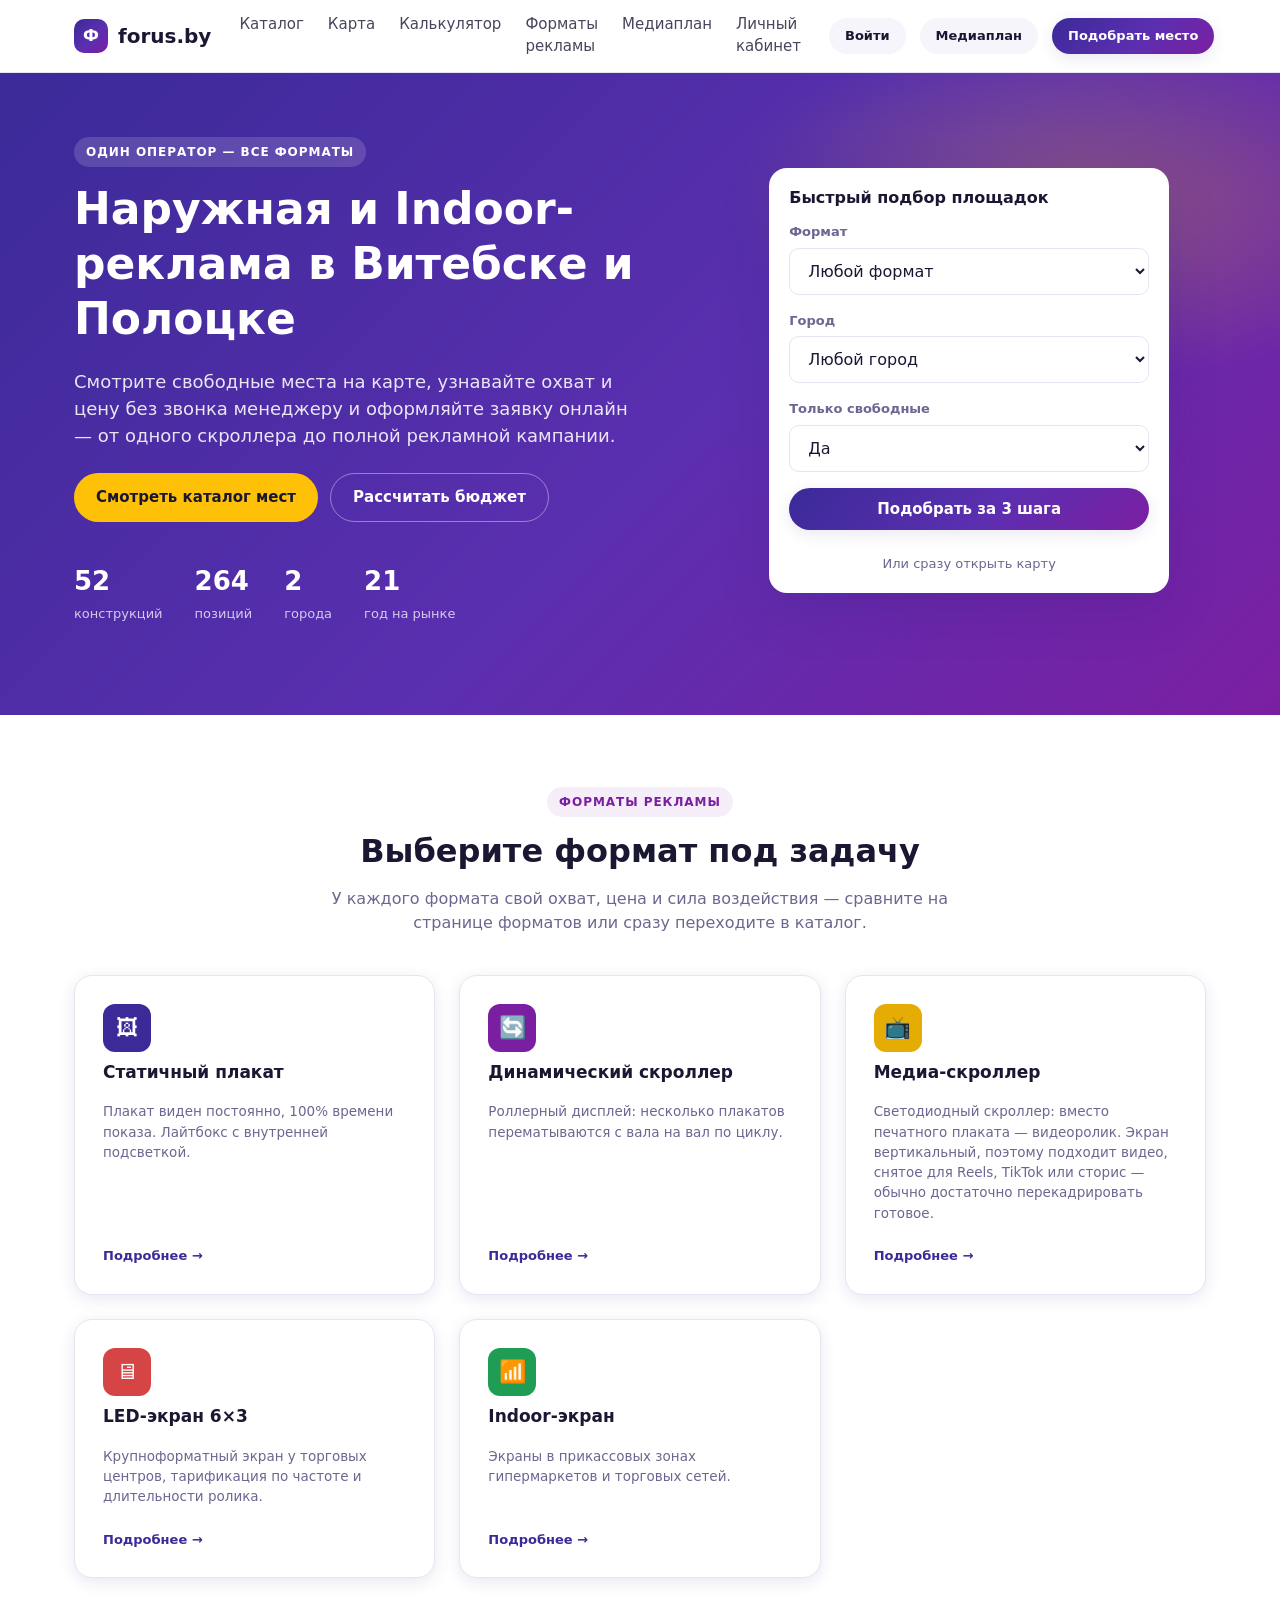
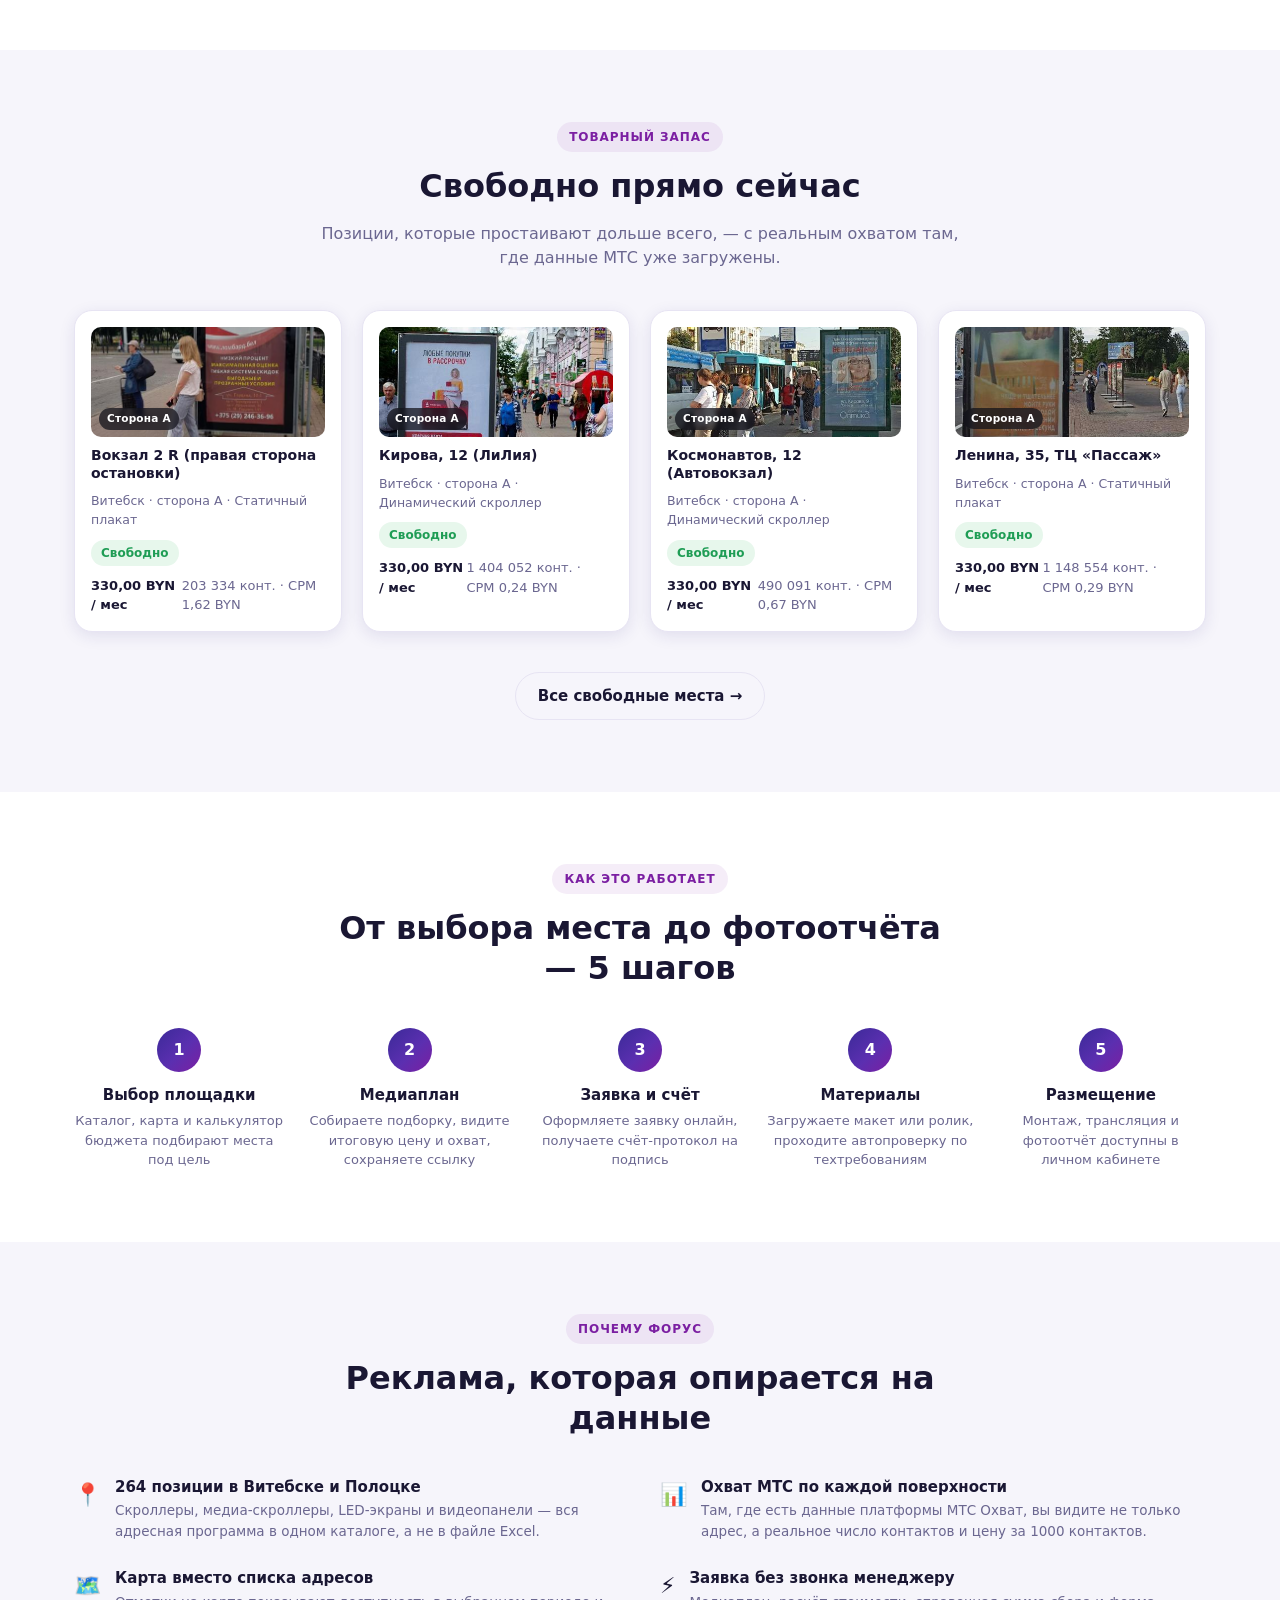
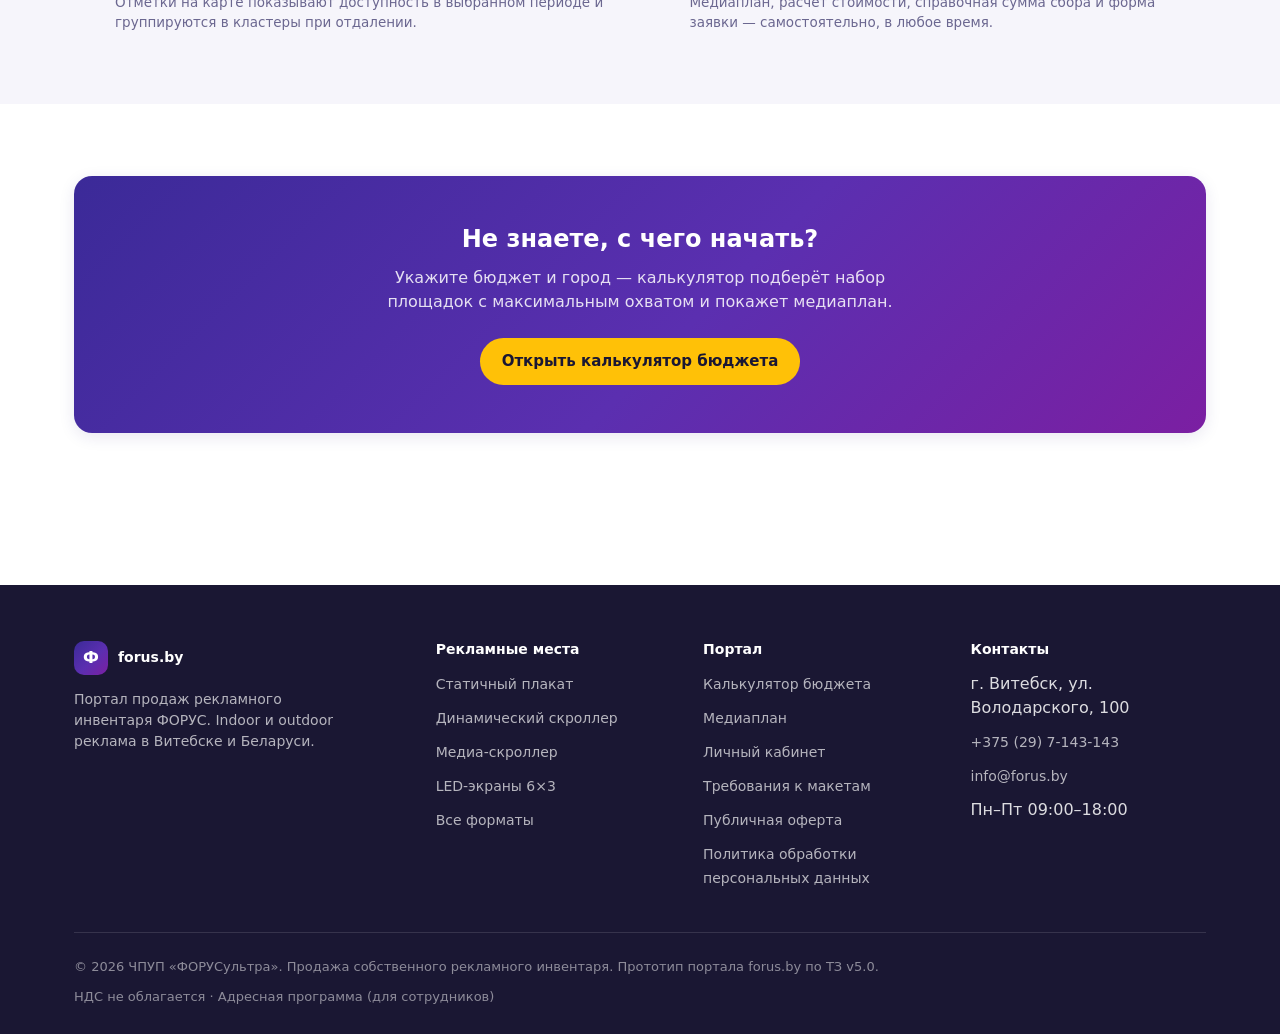
==== index.html @ 2f5bfe9d "Make placement selection an actual 3-step wizard; fix missing media filter Две правки по замечаниям " ====
<!DOCTYPE html>
<html lang="ru">
<head>
<meta charset="UTF-8">
<meta name="viewport" content="width=device-width, initial-scale=1.0">
<title>Наружная реклама в Витебске и Полоцке — скроллеры и медиа-скроллеры ФОРУС</title>
<meta name="description" content="Каталог рекламных конструкций, карта, калькулятор бюджета и онлайн-заявка на размещение наружной рекламы в Витебске и Полоцке.">
<link rel="stylesheet" href="assets/css/base.css">
<style>
.step-grid { display:grid; grid-template-columns:repeat(5,1fr); gap:20px; }
.step { text-align:center; }
.step .num { width:44px;height:44px;border-radius:50%;background:var(--grad);color:#fff;display:flex;align-items:center;justify-content:center;font-weight:700;margin:0 auto 14px; }
.step h4 { font-size:15px; margin-bottom:6px; }
.step p { font-size:13px; color:var(--muted); margin:0; }
.format-card { padding:28px; display:flex; flex-direction:column; gap:10px; transition:transform .15s, box-shadow .15s; }
.format-card:hover { transform:translateY(-4px); box-shadow:var(--shadow); }
.format-card .ic { width:48px;height:48px;border-radius:12px;display:flex;align-items:center;justify-content:center;font-size:22px;color:#fff; }
.format-card h3 { font-size:17px; }
.format-card p { font-size:13.5px; color:var(--muted); flex:1; }
.free-card { padding:16px; display:flex; flex-direction:column; gap:10px; }
.free-card h4 { font-size:14px; margin:0; }
.free-card .addr { font-size:12.5px; color:var(--muted); }
.benefit { display:flex; gap:14px; align-items:flex-start; }
.benefit .ic { font-size:22px; flex-shrink:0; }
.benefit h4 { font-size:15px; margin-bottom:4px; }
.benefit p { font-size:13.5px; color:var(--muted); margin:0; }
.hero-form { background:#fff; border-radius:var(--radius); padding:20px; box-shadow:var(--shadow); color:var(--ink); max-width:400px; }
.hero-form h3 { font-size:16px; margin-bottom:14px; }
.hero-wrap { display:grid; grid-template-columns:1.2fr .8fr; gap:40px; align-items:center; }
@media (max-width: 980px) { .hero-wrap{grid-template-columns:1fr;} .step-grid{grid-template-columns:repeat(2,1fr);} }
</style>
</head>
<body>
<a href="#main" class="skip-link">Перейти к содержимому</a>
<header id="site-header" class="site-header"></header>

<main id="main">
  <section class="hero">
    <div class="container inner hero-wrap">
      <div>
        <span class="eyebrow" style="background:rgba(255,255,255,.15); color:#fff">Один оператор — все форматы</span>
        <h1>Наружная и Indoor-реклама в Витебске и Полоцке</h1>
        <p class="lead">Смотрите свободные места на карте, узнавайте охват и цену без звонка менеджеру и оформляйте заявку онлайн — от одного скроллера до полной рекламной кампании.</p>
        <div class="flex gap-12 mt-24" style="flex-wrap:wrap">
          <a href="catalog.html" class="btn btn-gold">Смотреть каталог мест</a>
          <a href="calculator.html" class="btn btn-outline" style="border-color:rgba(255,255,255,.4); color:#fff">Рассчитать бюджет</a>
        </div>
        <div class="hero-stats" id="hero-stats"></div>
      </div>
      <div class="hero-form">
        <h3>Быстрый подбор площадок</h3>
        <div class="field">
          <label>Формат</label>
          <select id="q-format">
            <option value="">Любой формат</option>
          </select>
        </div>
        <div class="field">
          <label>Город</label>
          <select id="q-city">
            <option value="">Любой город</option>
          </select>
        </div>
        <div class="field">
          <label>Только свободные</label>
          <select id="q-free">
            <option value="1">Да</option>
            <option value="0">Показать все</option>
          </select>
        </div>
        <button class="btn btn-primary btn-block" id="q-submit">Подобрать за 3 шага</button>
        <p class="text-sm muted text-center mt-24" style="margin-bottom:0">Или сразу <a href="map.html">открыть карту</a></p>
      </div>
    </div>
  </section>

  <section class="section">
    <div class="container">
      <div class="section-head">
        <span class="eyebrow">Форматы рекламы</span>
        <h2>Выберите формат под задачу</h2>
        <p>У каждого формата свой охват, цена и сила воздействия — сравните на странице форматов или сразу переходите в каталог.</p>
      </div>
      <div class="grid-3" id="format-cards"></div>
    </div>
  </section>

  <section class="section section-soft">
    <div class="container">
      <div class="section-head">
        <span class="eyebrow">Товарный запас</span>
        <h2>Свободно прямо сейчас</h2>
        <p>Позиции, которые простаивают дольше всего, — с реальным охватом там, где данные МТС уже загружены.</p>
      </div>
      <div class="grid-4" id="free-now"></div>
      <div class="text-center mt-40">
        <a href="catalog.html?free=1" class="btn btn-outline">Все свободные места →</a>
      </div>
    </div>
  </section>

  <section class="section">
    <div class="container">
      <div class="section-head">
        <span class="eyebrow">Как это работает</span>
        <h2>От выбора места до фотоотчёта — 5 шагов</h2>
      </div>
      <div class="step-grid">
        <div class="step"><div class="num">1</div><h4>Выбор площадки</h4><p>Каталог, карта и калькулятор бюджета подбирают места под цель</p></div>
        <div class="step"><div class="num">2</div><h4>Медиаплан</h4><p>Собираете подборку, видите итоговую цену и охват, сохраняете ссылку</p></div>
        <div class="step"><div class="num">3</div><h4>Заявка и счёт</h4><p>Оформляете заявку онлайн, получаете счёт-протокол на подпись</p></div>
        <div class="step"><div class="num">4</div><h4>Материалы</h4><p>Загружаете макет или ролик, проходите автопроверку по техтребованиям</p></div>
        <div class="step"><div class="num">5</div><h4>Размещение</h4><p>Монтаж, трансляция и фотоотчёт доступны в личном кабинете</p></div>
      </div>
    </div>
  </section>

  <section class="section section-soft">
    <div class="container">
      <div class="section-head">
        <span class="eyebrow">Почему ФОРУС</span>
        <h2>Реклама, которая опирается на данные</h2>
      </div>
      <div class="grid-2" style="gap:28px 40px">
        <div class="benefit"><span class="ic">📍</span><div><h4>264 позиции в Витебске и Полоцке</h4><p>Скроллеры, медиа-скроллеры, LED-экраны и видеопанели — вся адресная программа в одном каталоге, а не в файле Excel.</p></div></div>
        <div class="benefit"><span class="ic">📊</span><div><h4>Охват МТС по каждой поверхности</h4><p>Там, где есть данные платформы МТС Охват, вы видите не только адрес, а реальное число контактов и цену за 1000 контактов.</p></div></div>
        <div class="benefit"><span class="ic">🗺️</span><div><h4>Карта вместо списка адресов</h4><p>Отметки на карте показывают доступность в выбранном периоде и группируются в кластеры при отдалении.</p></div></div>
        <div class="benefit"><span class="ic">⚡</span><div><h4>Заявка без звонка менеджеру</h4><p>Медиаплан, расчёт стоимости, справочная сумма сбора и форма заявки — самостоятельно, в любое время.</p></div></div>
      </div>
    </div>
  </section>

  <section class="section">
    <div class="container">
      <div class="card" style="background:var(--grad); color:#fff; padding:48px; text-align:center; border:none">
        <h2 style="color:#fff">Не знаете, с чего начать?</h2>
        <p style="color:rgba(255,255,255,.85); max-width:520px; margin:0 auto 24px">Укажите бюджет и город — калькулятор подберёт набор площадок с максимальным охватом и покажет медиаплан.</p>
        <a href="calculator.html" class="btn btn-gold">Открыть калькулятор бюджета</a>
      </div>
    </div>
  </section>
</main>

<footer id="site-footer" class="site-footer"></footer>

<script src="assets/js/data.js"></script>
<script src="assets/js/occupancy.js"></script>
<script src="assets/js/locations.js"></script>
<script src="assets/js/utils.js"></script>
<script src="assets/js/auth.js"></script>
<script src="assets/js/layout.js"></script>
<script>
RL_LAYOUT.render("index.html");

// hero stats
(function(){
  var totalPositions = RL.structures.reduce(function(s,st){return s+st.totalPositions;},0);
  var el = document.getElementById('hero-stats');
  var years = SELLER_YEARS();
  var stats = [
    [RL.structures.length, 'конструкций'],
    [totalPositions, 'позиций'],
    [RL.cities.length, 'города'],
    [years, YEARS_WORD(years) + ' на рынке']
  ];
  function SELLER_YEARS(){ return new Date().getFullYear() - RL.seller.founded; }
  function YEARS_WORD(n){
    var mod10 = n % 10, mod100 = n % 100;
    if (mod10 === 1 && mod100 !== 11) return 'год';
    if (mod10 >= 2 && mod10 <= 4 && (mod100 < 10 || mod100 >= 20)) return 'года';
    return 'лет';
  }
  el.innerHTML = stats.map(function(s){return '<div class="stat"><b>'+s[0]+'</b><span>'+s[1]+'</span></div>';}).join('');
})();

// format selects
(function(){
  var fSel = document.getElementById('q-format');
  Object.keys(RL.formats).forEach(function(code){
    var f = RL.formats[code];
    var o = document.createElement('option'); o.value = code; o.textContent = f.shortTitle; fSel.appendChild(o);
  });
  var cSel = document.getElementById('q-city');
  RL.cities.forEach(function(c){
    var o = document.createElement('option'); o.value = c; o.textContent = c; cSel.appendChild(o);
  });
  document.getElementById('q-submit').addEventListener('click', function(){
    var params = new URLSearchParams();
    if (fSel.value) params.set('format', fSel.value);
    if (cSel.value) params.set('city', cSel.value);
    if (document.getElementById('q-free').value === '1') params.set('free','1');
    window.location.href = 'podbor.html?' + params.toString();
  });
})();

// format cards
(function(){
  var el = document.getElementById('format-cards');
  var order = ['poster_static','poster_dynamic','media_poster','led_screen','indoor'];
  el.innerHTML = order.map(function(code){
    var f = RL.formats[code];
    var icon = {poster_static:'🖼',poster_dynamic:'🔄',media_poster:'📺',led_screen:'🖥',indoor:'📶'}[code];
    return '<a href="formats.html#'+code+'" class="card format-card">'+
      '<div class="ic" style="background:'+f.color+'">'+icon+'</div>'+
      '<h3>'+f.shortTitle+'</h3><p>'+f.description+'</p>'+
      '<span class="text-sm" style="color:var(--violet);font-weight:600">Подробнее →</span>'+
    '</a>';
  }).join('');
})();

// free now — top idle static/dynamic positions by month, prefer ones with reach data
(function(){
  var el = document.getElementById('free-now');
  var flat = RL_UTIL.flattenPositions().filter(function(x){ return x.format==='poster_static' || x.format==='poster_dynamic'; });
  var offset = 0;
  var free = flat.filter(function(x){
    return RL_OCC.statusFor(x.structure.id, x.side.code, x.position.number, x.format, offset) === 'free';
  });
  // dedupe by structure+side, prefer ones with reach
  var seen = {};
  var picks = [];
  free.forEach(function(x){
    var k = x.structure.id+'-'+x.side.code;
    if (seen[k]) return; seen[k]=1;
    picks.push(x);
  });
  picks.sort(function(a,b){
    var ra = RL_UTIL.reachFor(a.structure.id, a.side.code) ? 1 : 0;
    var rb = RL_UTIL.reachFor(b.structure.id, b.side.code) ? 1 : 0;
    return rb - ra;
  });
  picks = picks.slice(0, 4);
  el.innerHTML = picks.map(function(x){
    var f = RL.formats[x.format];
    var reach = RL_UTIL.reachFor(x.structure.id, x.side.code);
    var priceLine = RL_UTIL.money(f.priceMonth) + ' / мес';
    var reachLine = reach ? (RL_UTIL.int(reach.total) + ' конт. · CPM ' + RL_UTIL.money(RL_UTIL.cpm(f.priceMonth, reach.total))) : 'Охват уточняется';
    return '<a href="structure.html?id='+x.structure.id+'&side='+x.side.code+'" class="card free-card">'+
      RL_UTIL.photoTile(x.structure.id, x.side.code, x.structure.publicTitle, x.format, {height:'110px', sideBadge:true}) +
      '<h4>'+RL_UTIL.escapeHtml(x.structure.publicTitle)+'</h4>'+
      '<span class="addr">'+x.structure.city+' · сторона '+x.side.code+' · '+f.shortTitle+'</span>'+
      '<span class="badge badge-free" style="align-self:flex-start">Свободно</span>'+
      '<div class="flex-between text-sm"><b>'+priceLine+'</b><span class="muted">'+reachLine+'</span></div>'+
    '</a>';
  }).join('');
})();
</script>
</body>
</html>
---- assets/css/base.css ----
/* forus.by — базовые стили и токены, взятые с forus.by */
:root {
  --ink: #1a1733;
  --violet: #3b2a98;
  --violet-2: #373280;
  --purple: #7b1fa2;
  --gold: #ffc107;
  --gold-2: #e5ac04;
  --muted: #6b6790;
  --bg: #ffffff;
  --bg-soft: #f6f5fb;
  --line: #e7e4f3;
  --radius: 18px;
  --radius-sm: 10px;
  --shadow: 0 18px 50px rgba(40, 28, 120, 0.18);
  --shadow-sm: 0 4px 16px rgba(40, 28, 120, 0.1);
  --grad: linear-gradient(135deg, #3b2a98 0%, #5b2fb0 55%, #7b1fa2 100%);
  --font: "Segoe UI", system-ui, -apple-system, Roboto, Arial, sans-serif;

  --green: #1f9d55;
  --amber: #e5ac04;
  --red: #d64545;

  --container: 1180px;
}

* { box-sizing: border-box; }
html { scroll-behavior: smooth; }
body {
  margin: 0;
  font-family: var(--font);
  color: var(--ink);
  background: var(--bg);
  line-height: 1.5;
  -webkit-font-smoothing: antialiased;
}
img { max-width: 100%; display: block; }
a { color: inherit; text-decoration: none; }
ul { margin: 0; padding: 0; list-style: none; }
h1, h2, h3, h4 { margin: 0 0 .5em; font-weight: 600; line-height: 1.25; }
p { margin: 0 0 1em; }
button, input, select, textarea { font-family: inherit; font-size: inherit; color: inherit; }

.container {
  max-width: var(--container);
  margin: 0 auto;
  padding: 0 24px;
}

/* Header */
.site-header {
  position: sticky;
  top: 0;
  z-index: 100;
  background: rgba(255, 255, 255, 0.92);
  backdrop-filter: blur(10px);
  border-bottom: 1px solid var(--line);
}
.site-header .inner {
  display: flex;
  align-items: center;
  gap: 28px;
  height: 72px;
}
.logo {
  display: flex;
  align-items: center;
  gap: 10px;
  font-weight: 700;
  font-size: 20px;
  color: var(--ink);
  margin-right: auto;
}
.logo .mark {
  width: 34px;
  height: 34px;
  border-radius: 10px;
  background: var(--grad);
  display: flex;
  align-items: center;
  justify-content: center;
  color: #fff;
  font-size: 16px;
  font-weight: 800;
}
.main-nav {
  display: flex;
  gap: 24px;
}
.main-nav a {
  font-size: 15px;
  color: var(--ink);
  opacity: .8;
  padding: 8px 0;
  border-bottom: 2px solid transparent;
  transition: opacity .15s, border-color .15s;
}
.main-nav a:hover, .main-nav a.active { opacity: 1; border-color: var(--gold); }
.header-cta {
  display: flex;
  align-items: center;
  gap: 14px;
}
.burger {
  display: none;
  border: 1.5px solid var(--line);
  background: #fff;
  border-radius: 10px;
  width: 40px;
  height: 40px;
  font-size: 18px;
  cursor: pointer;
  flex-shrink: 0;
}
.mobile-nav {
  display: none;
  flex-direction: column;
  padding: 8px 24px 20px;
  border-top: 1px solid var(--line);
}
.mobile-nav.open { display: flex; }
.mobile-nav a { padding: 12px 0; font-size: 15px; border-bottom: 1px solid var(--line); }
.mobile-nav a.active { color: var(--violet); font-weight: 700; }

/* Buttons */
.btn {
  display: inline-flex;
  align-items: center;
  justify-content: center;
  gap: 8px;
  padding: 12px 22px;
  border-radius: 99px;
  font-weight: 600;
  font-size: 15px;
  border: none;
  cursor: pointer;
  transition: transform .15s, box-shadow .15s, background .15s, opacity .15s;
  white-space: nowrap;
}
.btn-primary {
  background: var(--grad);
  color: #fff;
  box-shadow: var(--shadow-sm);
}
.btn-primary:hover { transform: translateY(-1px); box-shadow: var(--shadow); }
.btn-gold {
  background: var(--gold);
  color: var(--ink);
}
.btn-gold:hover { background: var(--gold-2); }
.btn-outline {
  background: transparent;
  border: 1.5px solid var(--line);
  color: var(--ink);
}
.btn-outline:hover { border-color: var(--violet); }
.btn-ghost {
  background: var(--bg-soft);
  color: var(--ink);
}
.btn-ghost:hover { background: var(--line); }
.btn-sm { padding: 8px 16px; font-size: 13px; }
.btn-block { width: 100%; }
.btn:disabled { opacity: .5; cursor: not-allowed; }

/* Badges & chips */
.badge {
  display: inline-flex;
  align-items: center;
  gap: 6px;
  padding: 4px 10px;
  border-radius: 99px;
  font-size: 12px;
  font-weight: 600;
}
.badge-free { background: #e7f7ec; color: var(--green); }
.badge-partial { background: #fff6de; color: #9a6b00; }
.badge-busy { background: #fbe9e9; color: var(--red); }
.badge-gold { background: rgba(255,193,7,.15); color: #8a6300; }
.badge-violet { background: rgba(59,42,152,.1); color: var(--violet); }

.chip {
  display: inline-flex;
  align-items: center;
  gap: 6px;
  padding: 8px 14px;
  border-radius: 99px;
  border: 1.5px solid var(--line);
  background: #fff;
  font-size: 13px;
  font-weight: 600;
  cursor: pointer;
  transition: all .15s;
}
.chip.active, .chip:hover { border-color: var(--violet); color: var(--violet); background: rgba(59,42,152,.06); }

/* Cards */
.card {
  background: #fff;
  border: 1px solid var(--line);
  border-radius: var(--radius);
  box-shadow: var(--shadow-sm);
}
.section { padding: 72px 0; }
.section-soft { background: var(--bg-soft); }
.section-head { max-width: 640px; margin: 0 auto 40px; text-align: center; }
.eyebrow {
  display: inline-block;
  font-size: 12px;
  font-weight: 700;
  letter-spacing: .08em;
  text-transform: uppercase;
  color: var(--purple);
  background: rgba(123,31,162,.08);
  padding: 6px 12px;
  border-radius: 99px;
  margin-bottom: 14px;
}
.section-head h2 { font-size: 32px; }
.section-head p { color: var(--muted); font-size: 16px; }

/* Hero */
.hero {
  background: var(--grad);
  color: #fff;
  padding: 64px 0 90px;
  position: relative;
  overflow: hidden;
}
.hero::after {
  content: "";
  position: absolute;
  inset: 0;
  background: radial-gradient(600px 300px at 85% 20%, rgba(255,193,7,.25), transparent 60%);
  pointer-events: none;
}
.hero .inner { position: relative; z-index: 1; }
.hero h1 { font-size: 44px; max-width: 700px; }
.hero p.lead { font-size: 18px; opacity: .88; max-width: 560px; }
.hero-stats {
  display: flex;
  gap: 32px;
  margin-top: 40px;
  flex-wrap: wrap;
}
.hero-stats .stat b { display: block; font-size: 26px; }
.hero-stats .stat span { font-size: 13px; opacity: .75; }

/* Forms */
.field { margin-bottom: 16px; }
.field label {
  display: block;
  font-size: 13px;
  font-weight: 600;
  margin-bottom: 6px;
  color: var(--muted);
}
.field input, .field select, .field textarea {
  width: 100%;
  padding: 12px 14px;
  border: 1.5px solid var(--line);
  border-radius: var(--radius-sm);
  background: #fff;
  transition: border-color .15s;
}
.field input:focus, .field select:focus, .field textarea:focus {
  outline: none;
  border-color: var(--violet);
}
.field-row { display: flex; gap: 14px; }
.field-row .field { flex: 1; }
.checkbox-row {
  display: flex;
  align-items: flex-start;
  gap: 10px;
  font-size: 13px;
  color: var(--muted);
  margin-bottom: 12px;
}
.checkbox-row input { margin-top: 3px; }

/* Footer */
.site-footer {
  background: var(--ink);
  color: rgba(255,255,255,.85);
  padding: 56px 0 28px;
  margin-top: 80px;
}
.footer-grid {
  display: grid;
  grid-template-columns: 1.4fr 1fr 1fr 1fr;
  gap: 32px;
  padding-bottom: 32px;
  border-bottom: 1px solid rgba(255,255,255,.12);
}
.footer-grid h4 { color: #fff; font-size: 14px; margin-bottom: 14px; }
.footer-grid a, .footer-grid p { color: rgba(255,255,255,.68); font-size: 14px; }
.footer-grid li { margin-bottom: 10px; }
.footer-grid a:hover { color: #fff; }
.footer-bottom {
  display: flex;
  justify-content: space-between;
  padding-top: 24px;
  font-size: 13px;
  color: rgba(255,255,255,.5);
  flex-wrap: wrap;
  gap: 10px;
}

/* Utilities */
.grid-2 { display: grid; grid-template-columns: 1fr 1fr; gap: 24px; }
.grid-3 { display: grid; grid-template-columns: repeat(3, 1fr); gap: 24px; }
.grid-4 { display: grid; grid-template-columns: repeat(4, 1fr); gap: 20px; }
.flex { display: flex; }
.flex-between { display: flex; align-items: center; justify-content: space-between; }
.flex-center { display: flex; align-items: center; justify-content: center; }
.gap-8 { gap: 8px; } .gap-12 { gap: 12px; } .gap-16 { gap: 16px; } .gap-24 { gap: 24px; }
.muted { color: var(--muted); }
.text-sm { font-size: 13px; }
.text-center { text-align: center; }
.mt-0 { margin-top: 0; } .mb-0 { margin-bottom: 0; }
.mt-24 { margin-top: 24px; } .mb-24 { margin-bottom: 24px; }
.mt-40 { margin-top: 40px; } .mb-40 { margin-bottom: 40px; }
.divider { height: 1px; background: var(--line); border: none; margin: 32px 0; }
.pill-nav {
  display: flex;
  gap: 8px;
  flex-wrap: wrap;
}
.disclaimer {
  font-size: 12.5px;
  color: var(--muted);
  background: var(--bg-soft);
  border: 1px solid var(--line);
  border-radius: var(--radius-sm);
  padding: 12px 16px;
}
.disclaimer strong { color: var(--ink); }

.skip-link {
  position: absolute;
  left: -9999px;
  top: 0;
  background: var(--ink);
  color: #fff;
  padding: 10px 16px;
  z-index: 1000;
}
.skip-link:focus { left: 16px; top: 16px; }

@media (max-width: 980px) {
  .main-nav { display: none; }
  .header-cta { display: none; }
  .burger { display: block; }
  .grid-3, .grid-4 { grid-template-columns: 1fr 1fr; }
  .footer-grid { grid-template-columns: 1fr 1fr; }
  .hero h1 { font-size: 32px; }
}
/* Полоса шагов: 1 Выбор площадок → 2 Медиаплан → 3 Заявка */
.site-steps { background: #fff; border-bottom: 1px solid var(--line); }
.steps-inner { display: flex; align-items: center; gap: 10px; padding: 12px 24px; flex-wrap: wrap; }
.step-chip {
  display: inline-flex; align-items: center; gap: 8px;
  padding: 7px 16px 7px 8px; border-radius: 99px;
  font-size: 13px; font-weight: 600; color: var(--muted);
  border: 1.5px solid var(--line); background: #fff;
  transition: border-color .15s, color .15s;
}
.step-chip .step-n {
  width: 22px; height: 22px; border-radius: 50%;
  display: inline-flex; align-items: center; justify-content: center;
  font-size: 12px; font-weight: 700;
  background: var(--bg-soft); color: var(--muted);
}
.step-chip.active { border-color: var(--violet); color: var(--violet); background: rgba(59,42,152,.05); }
.step-chip.active .step-n { background: var(--grad); color: #fff; }
.step-chip.done { color: var(--green); border-color: #bfe6cd; }
.step-chip.done .step-n { background: #e7f7ec; color: var(--green); }
.step-chip:not(.disabled):hover { border-color: var(--violet); color: var(--violet); }
.step-chip.disabled { opacity: .5; cursor: default; }
.step-chip .step-count {
  font-style: normal; font-size: 11px; font-weight: 700;
  background: var(--gold); color: #4a3600; padding: 1px 7px; border-radius: 99px;
}
.step-sep { color: var(--line); font-size: 14px; }
@media (max-width: 640px) {
  .steps-inner { gap: 6px; padding: 10px 16px; }
  .step-chip { padding: 6px 12px 6px 6px; font-size: 12px; }
  .step-chip .step-label { display: none; }
  .step-chip.active .step-label { display: inline; }
}

/* Photo placeholder */
.photo-ph {
  display: flex;
  flex-direction: column;
  align-items: center;
  justify-content: center;
  gap: 8px;
  border-radius: var(--radius-sm);
  color: #fff;
  text-align: center;
  position: relative;
  overflow: hidden;
}
.photo-ph-icon { font-size: 30px; opacity: .9; }
.photo-ph-label { font-size: 12px; font-weight: 600; padding: 0 12px; opacity: .95; text-shadow: 0 1px 3px rgba(0,0,0,.25); }
/* Реальный снимок площадки внутри той же рамки, что и заглушка */
.photo-ph.has-photo { background: var(--bg-soft); }
.photo-ph.has-photo img { width: 100%; height: 100%; object-fit: cover; display: block; }
.photo-ph .photo-ph-side {
  position: absolute; left: 8px; bottom: 8px;
  background: rgba(17,17,26,.72); color: #fff;
  font-size: 10.5px; font-weight: 700; letter-spacing: .02em;
  padding: 3px 8px; border-radius: 99px; backdrop-filter: blur(2px);
}

@media (max-width: 640px) {
  .grid-2, .grid-3, .grid-4 { grid-template-columns: 1fr; }
  .field-row { flex-direction: column; gap: 0; }
  .footer-grid { grid-template-columns: 1fr; }
  .hero-stats { gap: 20px; }
  .site-header .inner { gap: 10px; }
  .logo { font-size: 16px; }
  .logo .mark { width: 28px; height: 28px; font-size: 13px; }
}
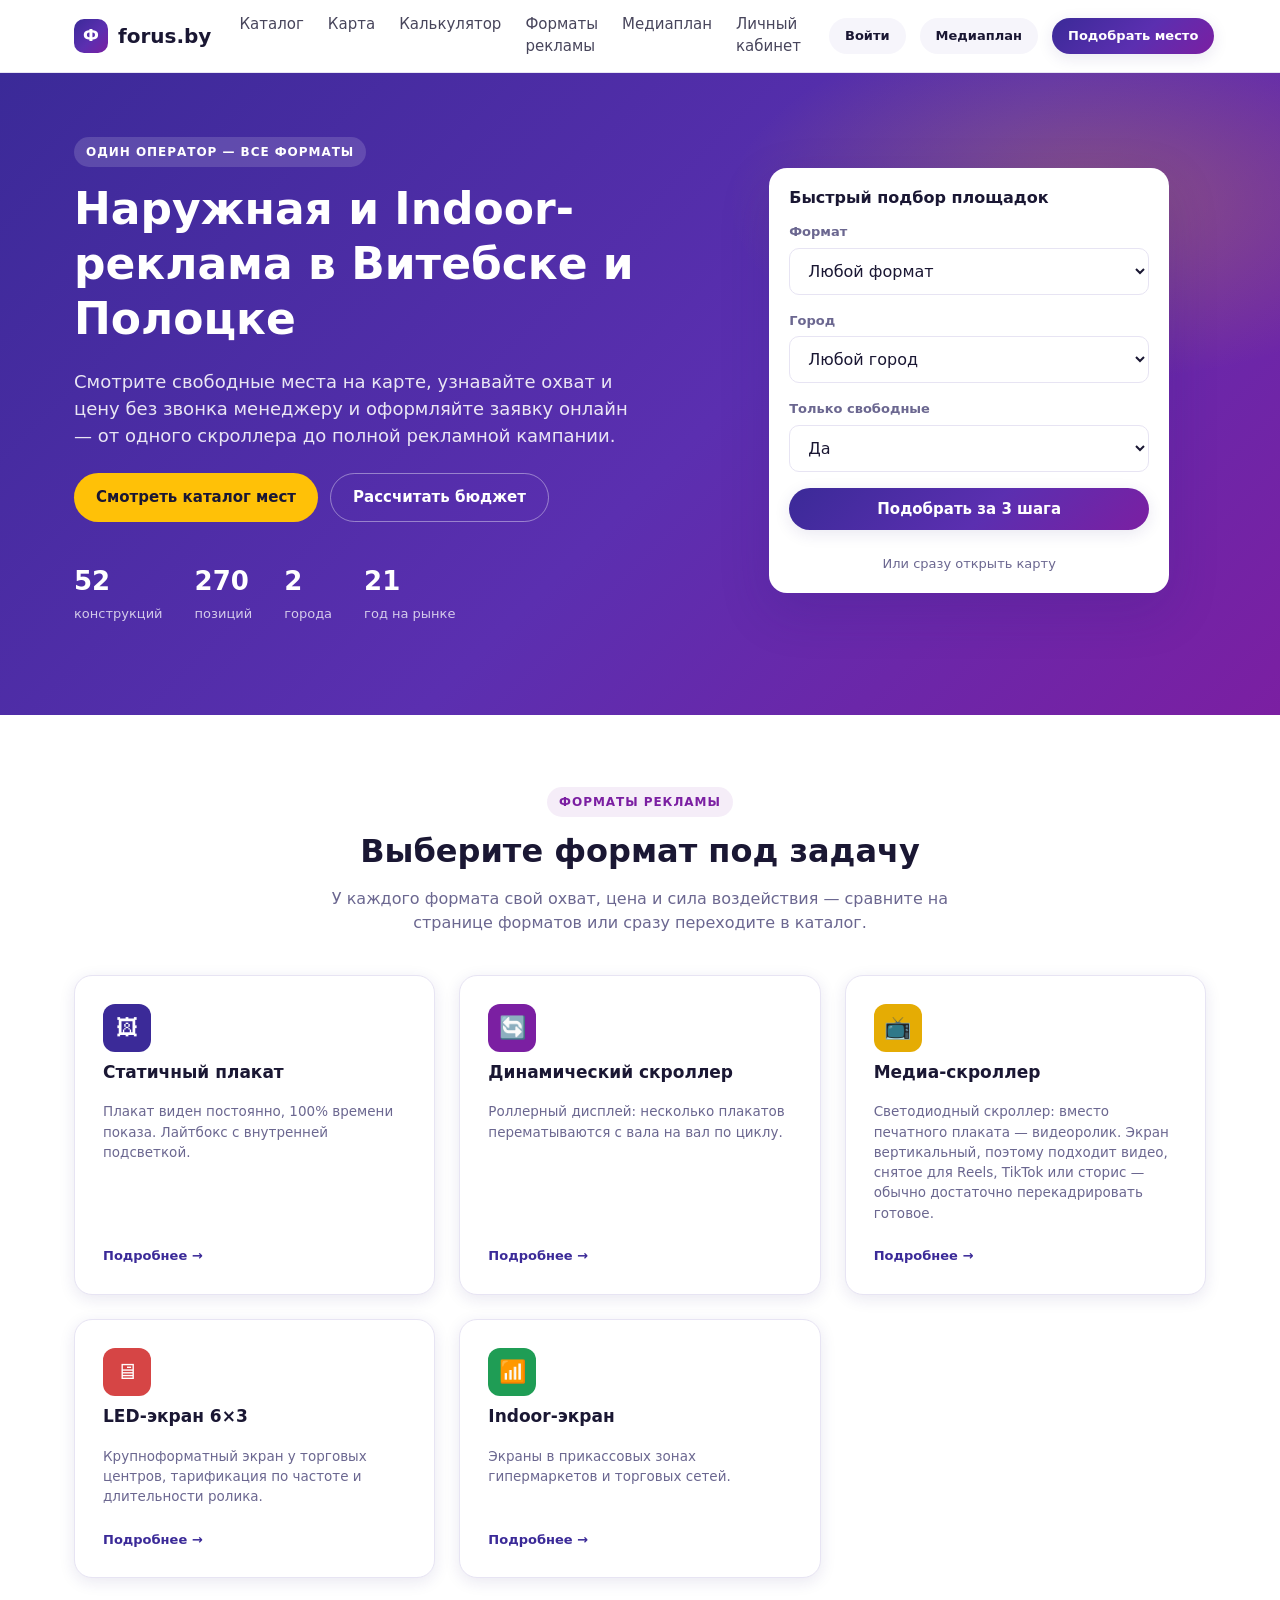
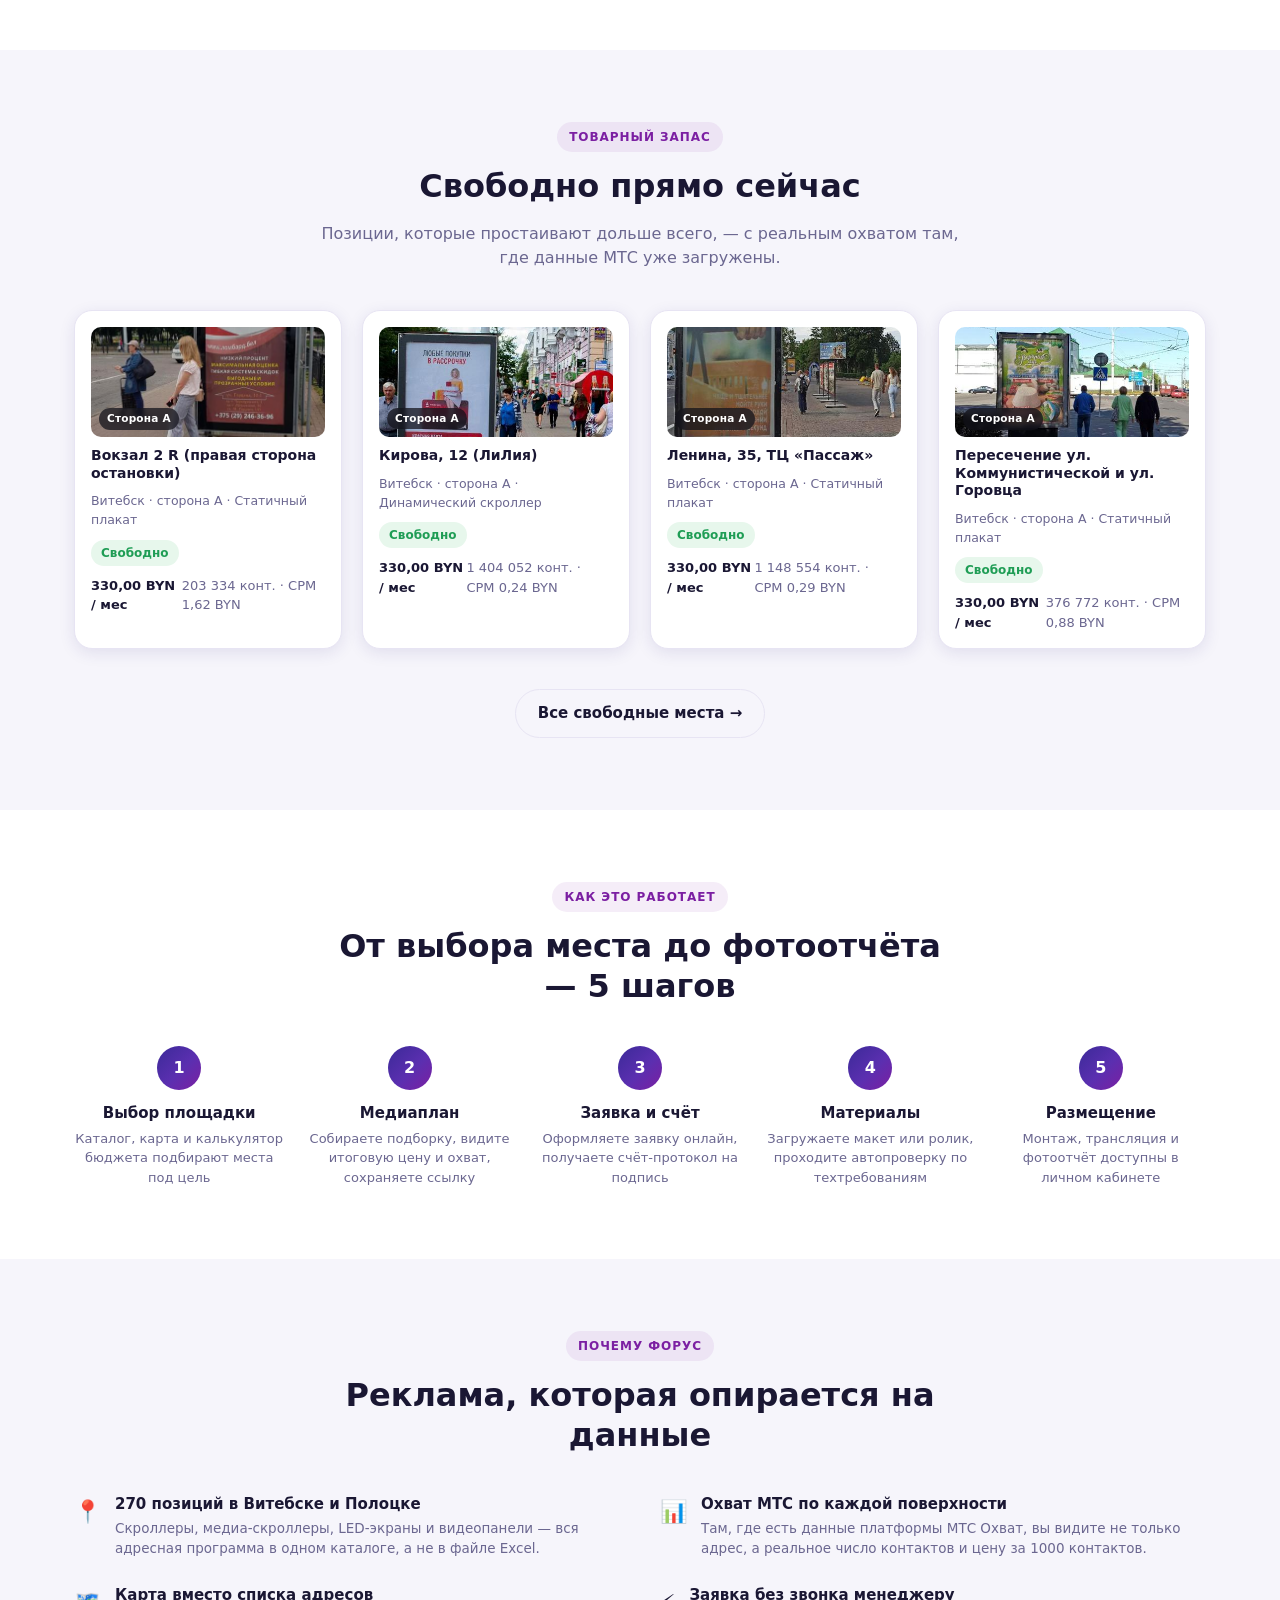
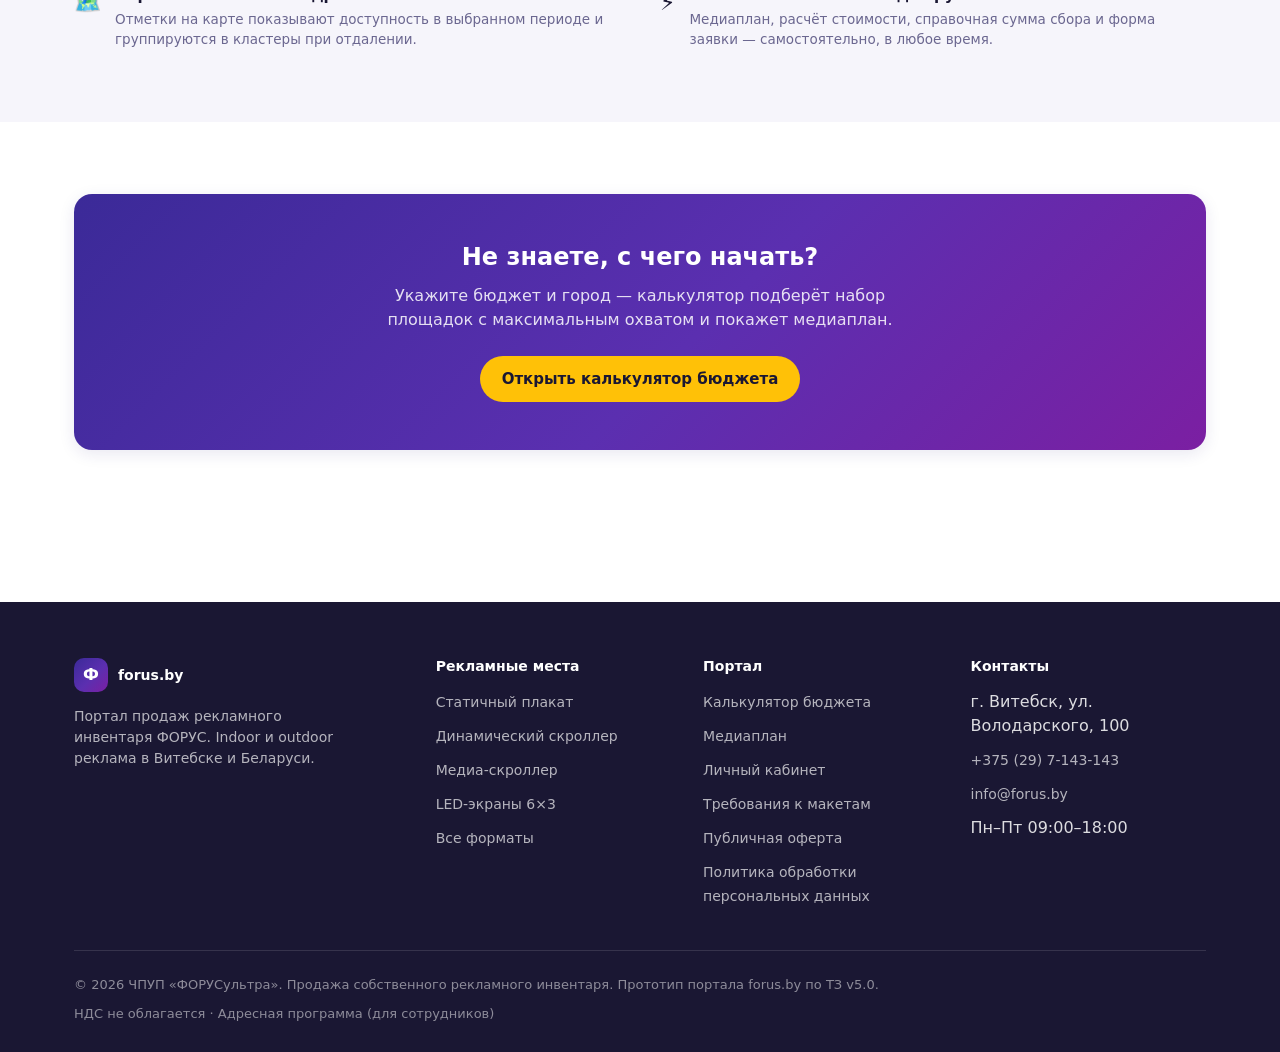
==== commit 0006d2d5: "Sync the address program with the 2026 Excel; add photo and indoor exports Сверил адресную программу" ====
--- a/index.html
+++ b/index.html
@@ -122,7 +122,7 @@
         <h2>Реклама, которая опирается на данные</h2>
       </div>
       <div class="grid-2" style="gap:28px 40px">
-        <div class="benefit"><span class="ic">📍</span><div><h4>264 позиции в Витебске и Полоцке</h4><p>Скроллеры, медиа-скроллеры, LED-экраны и видеопанели — вся адресная программа в одном каталоге, а не в файле Excel.</p></div></div>
+        <div class="benefit"><span class="ic">📍</span><div><h4 id="benefit-positions"></h4><p>Скроллеры, медиа-скроллеры, LED-экраны и видеопанели — вся адресная программа в одном каталоге, а не в файле Excel.</p></div></div>
         <div class="benefit"><span class="ic">📊</span><div><h4>Охват МТС по каждой поверхности</h4><p>Там, где есть данные платформы МТС Охват, вы видите не только адрес, а реальное число контактов и цену за 1000 контактов.</p></div></div>
         <div class="benefit"><span class="ic">🗺️</span><div><h4>Карта вместо списка адресов</h4><p>Отметки на карте показывают доступность в выбранном периоде и группируются в кластеры при отдалении.</p></div></div>
         <div class="benefit"><span class="ic">⚡</span><div><h4>Заявка без звонка менеджеру</h4><p>Медиаплан, расчёт стоимости, справочная сумма сбора и форма заявки — самостоятельно, в любое время.</p></div></div>
@@ -171,6 +171,17 @@
     return 'лет';
   }
   el.innerHTML = stats.map(function(s){return '<div class="stat"><b>'+s[0]+'</b><span>'+s[1]+'</span></div>';}).join('');
+
+  // Число позиций берётся из данных, а не вписывается в текст: адресная программа
+  // меняется, и вручную вписанные цифры расходятся с каталогом.
+  function POSITIONS_WORD(n){
+    var mod10 = n % 10, mod100 = n % 100;
+    if (mod10 === 1 && mod100 !== 11) return 'позиция';
+    if (mod10 >= 2 && mod10 <= 4 && (mod100 < 10 || mod100 >= 20)) return 'позиции';
+    return 'позиций';
+  }
+  document.getElementById('benefit-positions').textContent =
+    totalPositions + ' ' + POSITIONS_WORD(totalPositions) + ' в Витебске и Полоцке';
 })();
 
 // format selects
--- a/assets/css/base.css
+++ b/assets/css/base.css
@@ -356,6 +356,29 @@
   .footer-grid { grid-template-columns: 1fr 1fr; }
   .hero h1 { font-size: 32px; }
 }
+/* Метка, кластер и всплывающая карточка на Яндекс Картах (в v3 своего балуна нет) */
+.rl-cluster {
+  min-width: 34px; height: 34px; padding: 0 8px; border-radius: 99px;
+  background: var(--violet); color: #fff; border: 2px solid #fff;
+  display: flex; align-items: center; justify-content: center;
+  font-size: 12.5px; font-weight: 700; cursor: pointer;
+  box-shadow: 0 2px 8px rgba(0,0,0,.3);
+}
+.ym-pop {
+  position: relative; width: 240px; padding: 12px 14px;
+  background: #fff; border-radius: var(--radius-sm); box-shadow: 0 6px 22px rgba(0,0,0,.28);
+  font-size: 12.5px; transform: translate(-50%, -100%) translateY(-14px);
+}
+.ym-pop::after {
+  content: ""; position: absolute; left: 50%; bottom: -7px; transform: translateX(-50%);
+  border: 7px solid transparent; border-top-color: #fff; border-bottom: none;
+}
+.ym-pop-x {
+  position: absolute; top: 4px; right: 6px; border: none; background: none;
+  font-size: 17px; line-height: 1; color: var(--muted); cursor: pointer; padding: 2px 4px;
+}
+.ym-pop .pop-title { font-weight: 700; font-size: 13.5px; margin: 0 16px 4px 0; }
+
 /* Полоса шагов: 1 Выбор площадок → 2 Медиаплан → 3 Заявка */
 .site-steps { background: #fff; border-bottom: 1px solid var(--line); }
 .steps-inner { display: flex; align-items: center; gap: 10px; padding: 12px 24px; flex-wrap: wrap; }
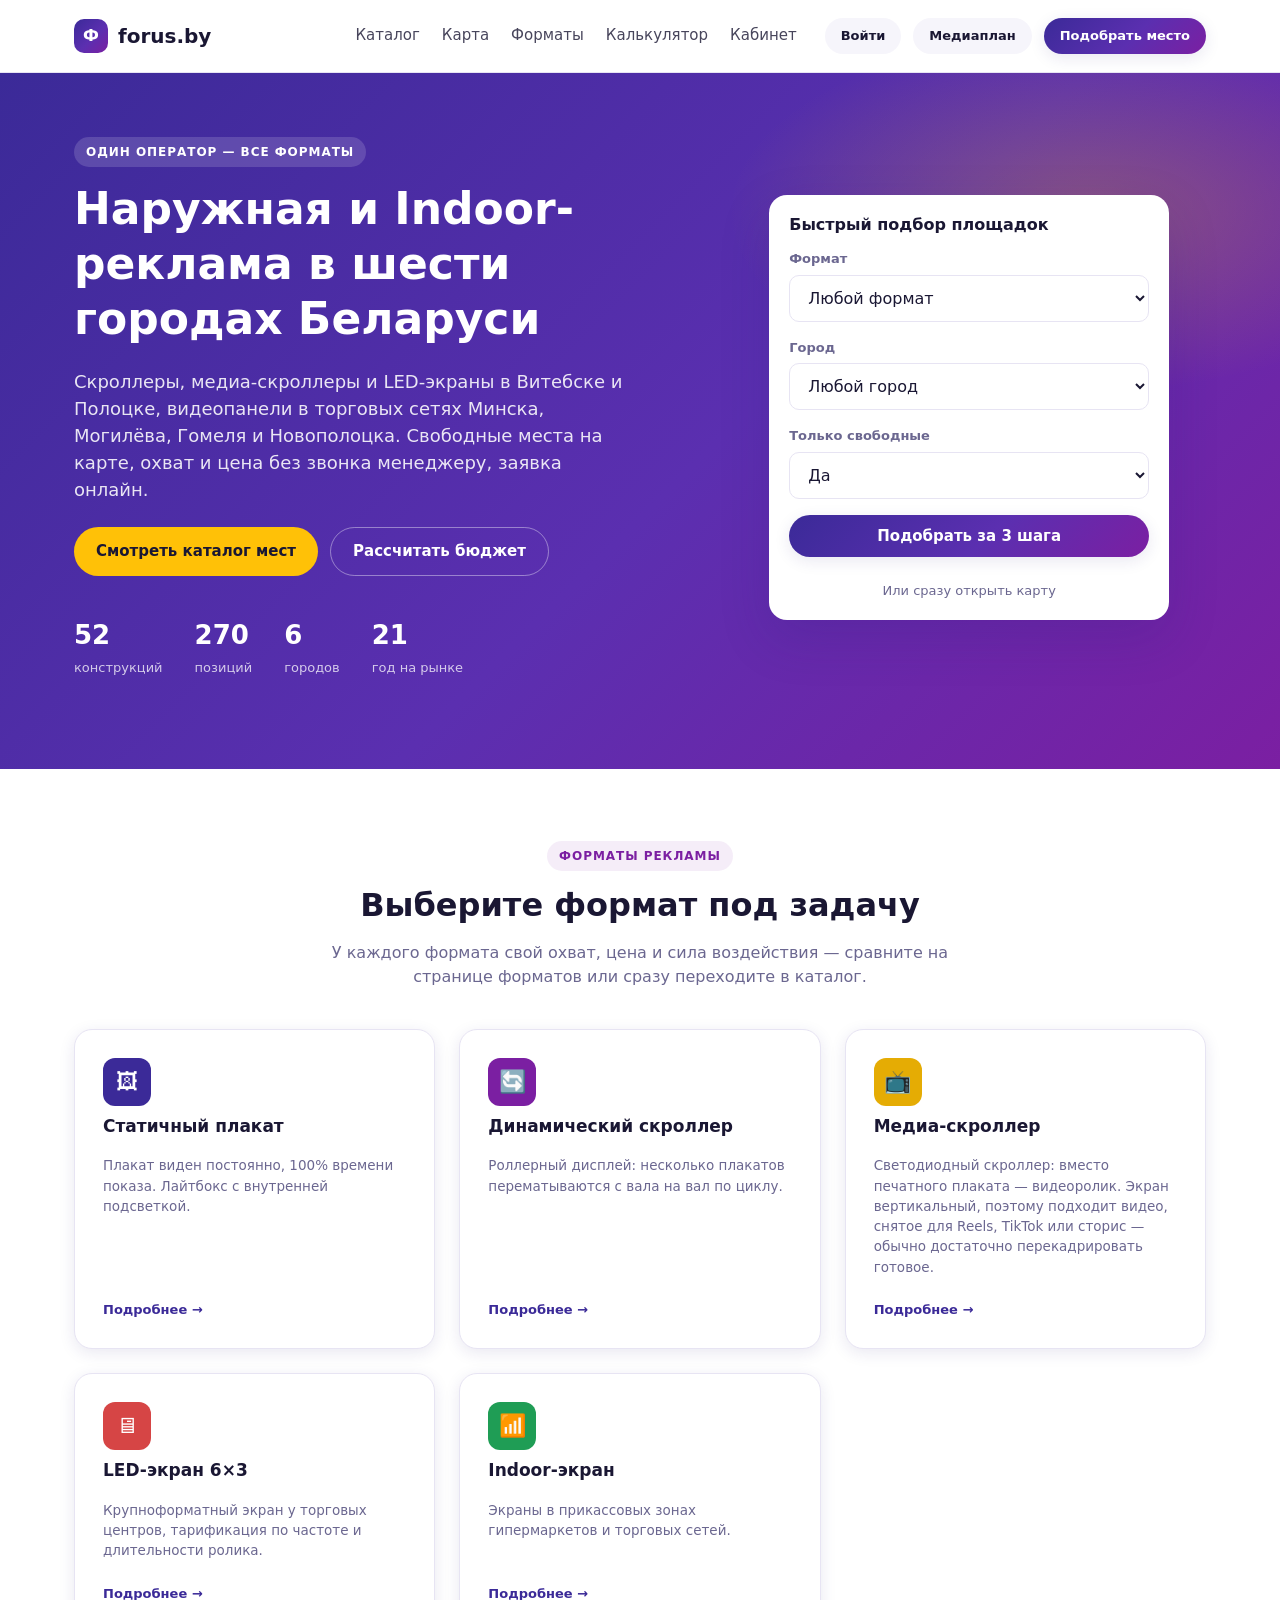
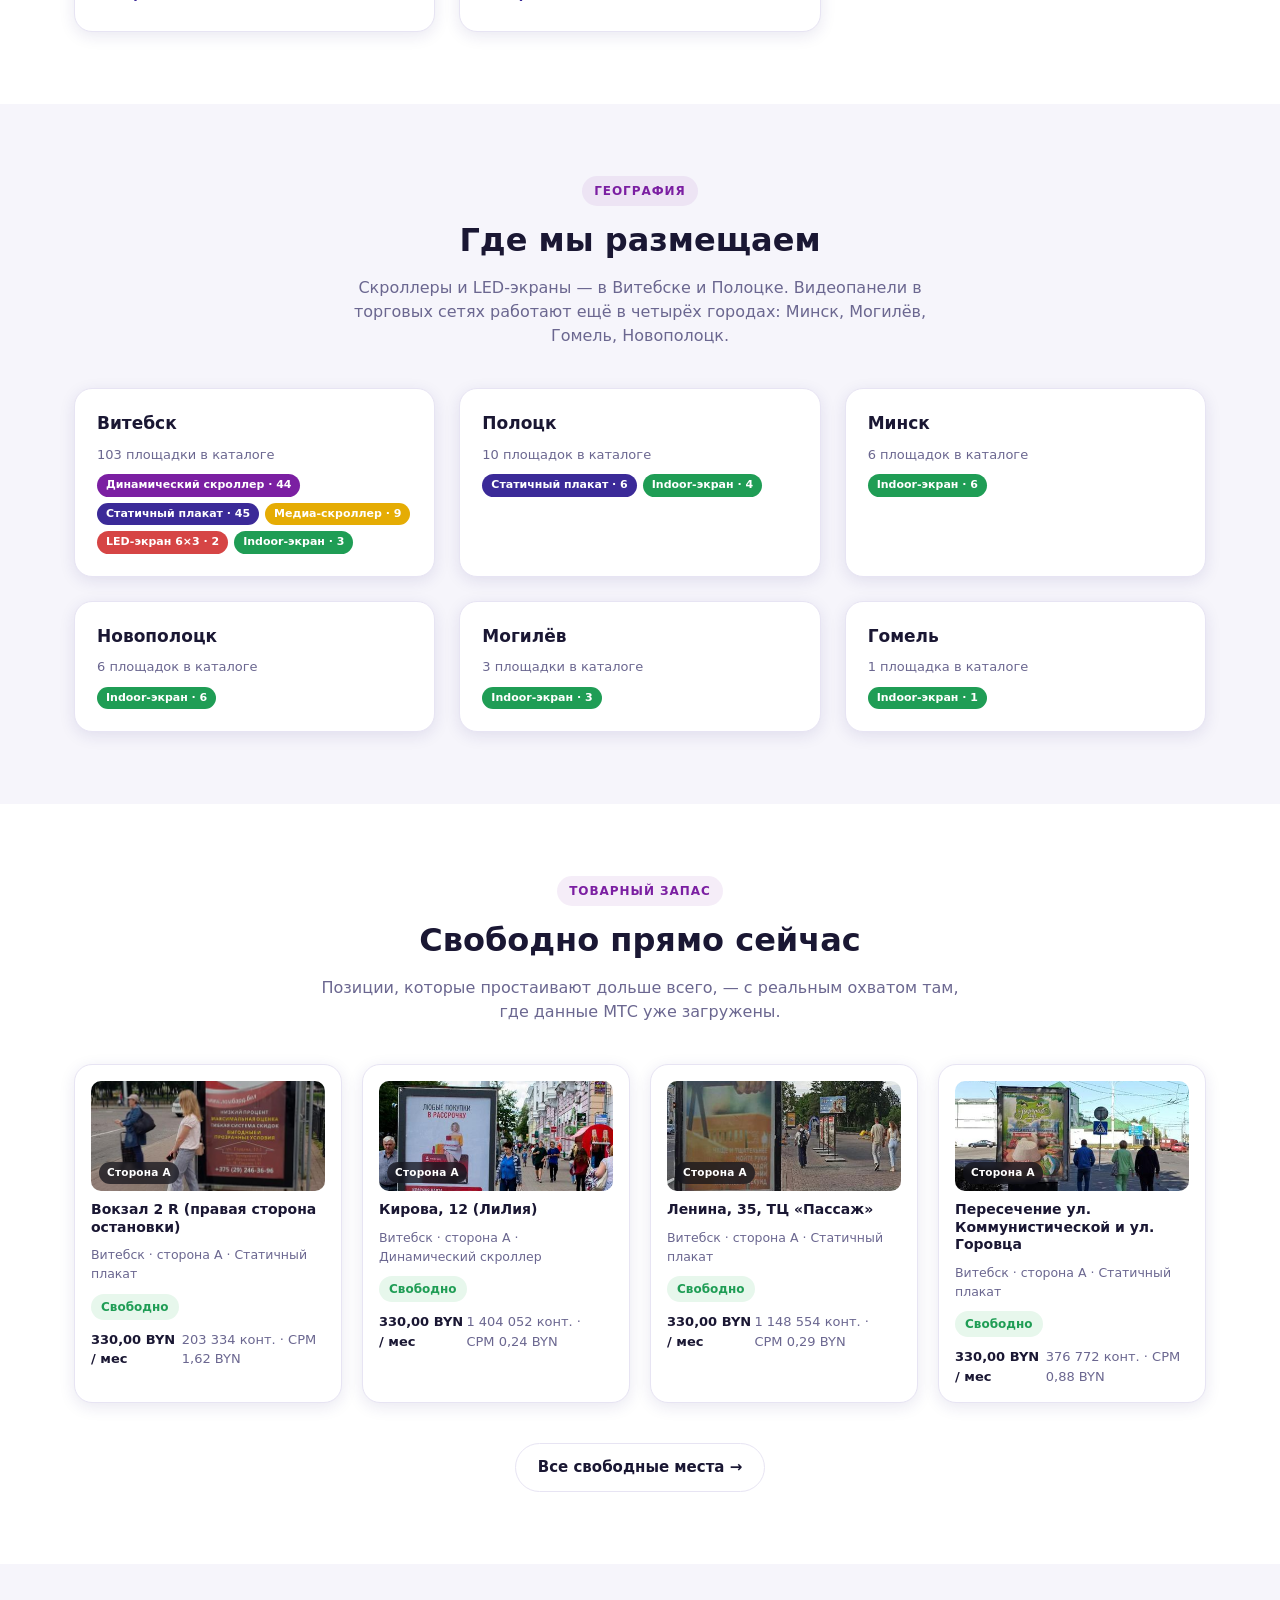
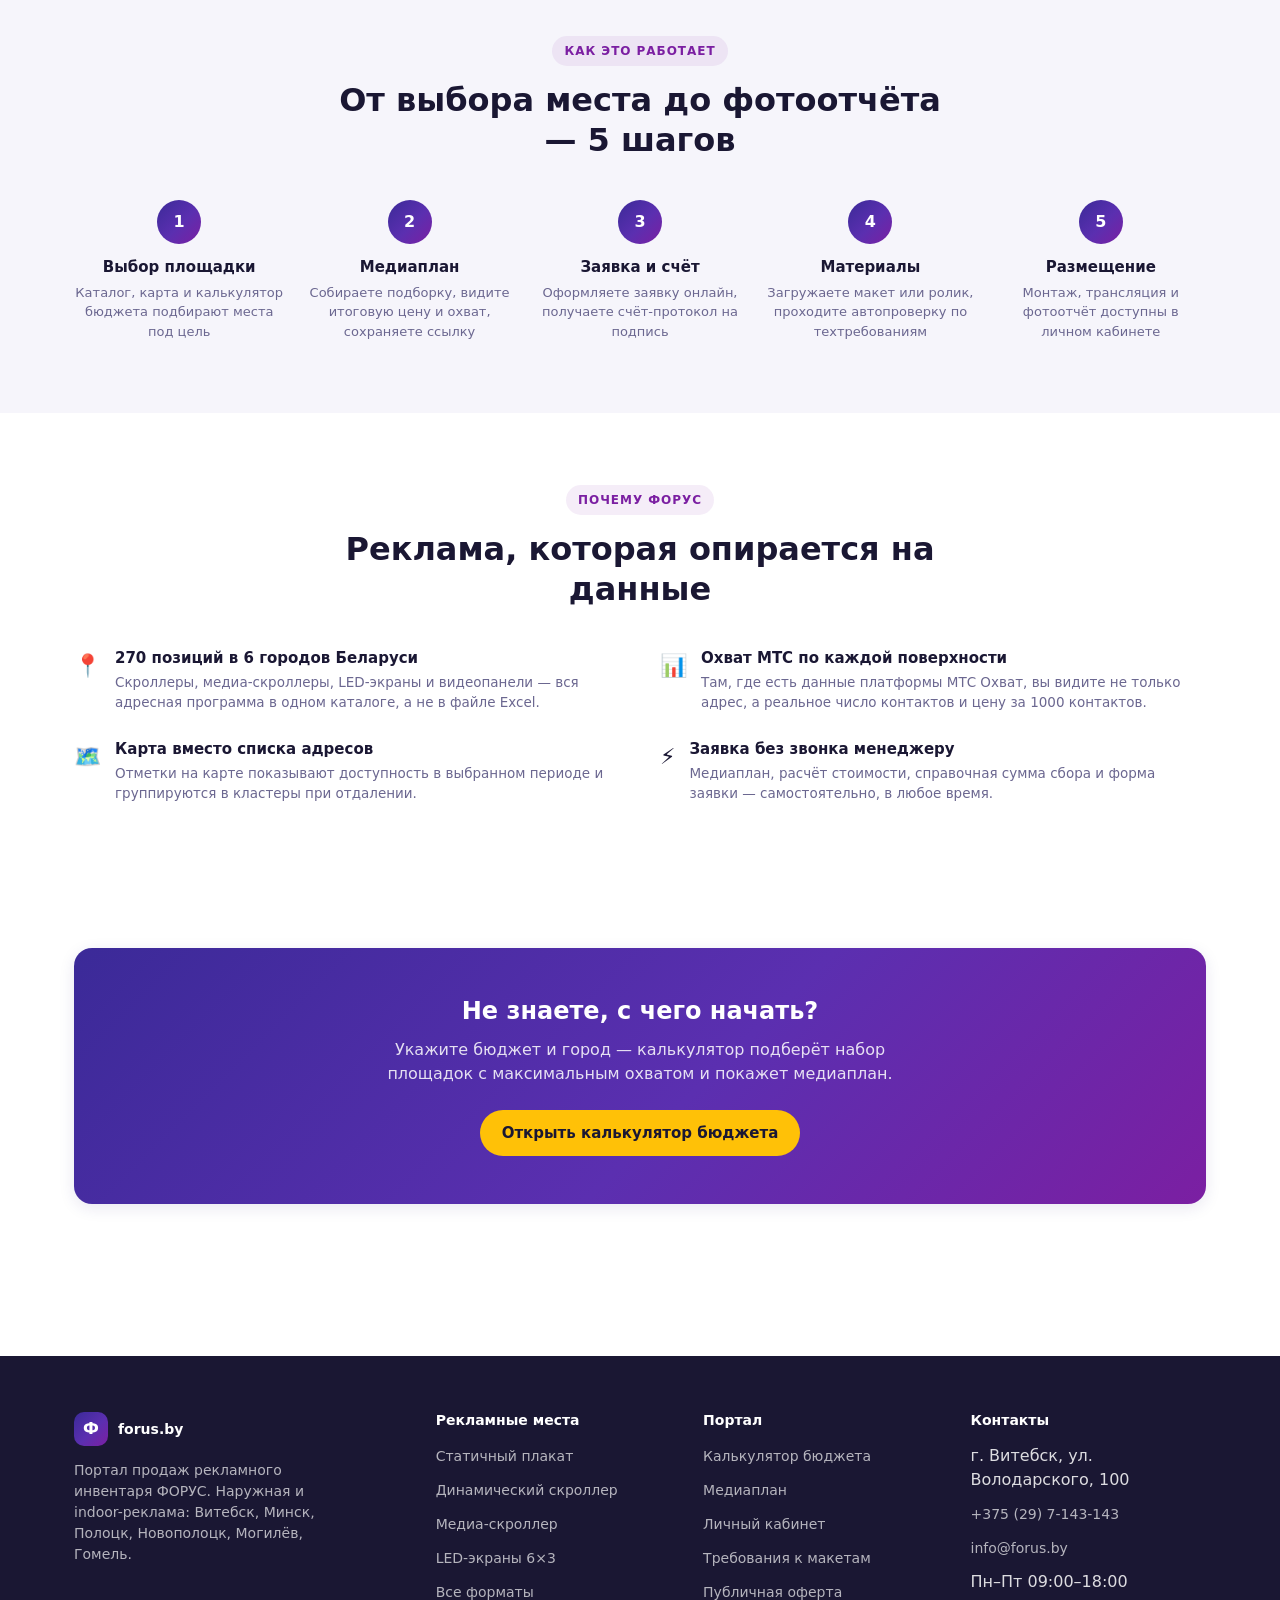
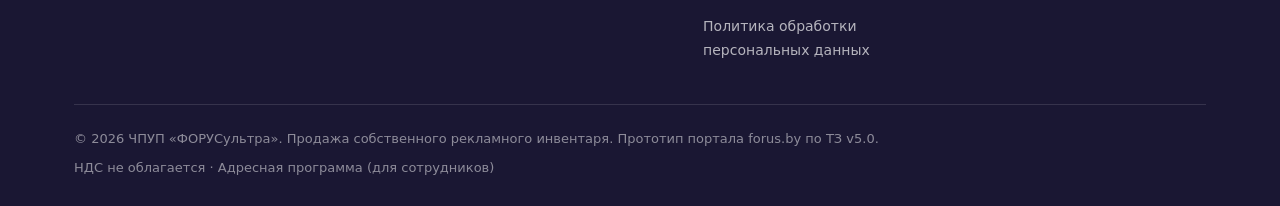
==== commit bf32d099: "Put all six cities on the site; fix the header wrapping onto two lines Indoor panels were data the s" ====
--- a/index.html
+++ b/index.html
@@ -3,8 +3,8 @@
 <head>
 <meta charset="UTF-8">
 <meta name="viewport" content="width=device-width, initial-scale=1.0">
-<title>Наружная реклама в Витебске и Полоцке — скроллеры и медиа-скроллеры ФОРУС</title>
-<meta name="description" content="Каталог рекламных конструкций, карта, калькулятор бюджета и онлайн-заявка на размещение наружной рекламы в Витебске и Полоцке.">
+<title>Реклама в Витебске, Полоцке, Минске, Могилёве, Гомеле и Новополоцке — ФОРУС</title>
+<meta name="description" content="Скроллеры, медиа-скроллеры и LED-экраны в Витебске и Полоцке, видеопанели в торговых сетях Минска, Могилёва, Гомеля и Новополоцка. Каталог, карта, калькулятор бюджета и заявка онлайн.">
 <link rel="stylesheet" href="assets/css/base.css">
 <style>
 .step-grid { display:grid; grid-template-columns:repeat(5,1fr); gap:20px; }
@@ -27,6 +27,12 @@
 .hero-form { background:#fff; border-radius:var(--radius); padding:20px; box-shadow:var(--shadow); color:var(--ink); max-width:400px; }
 .hero-form h3 { font-size:16px; margin-bottom:14px; }
 .hero-wrap { display:grid; grid-template-columns:1.2fr .8fr; gap:40px; align-items:center; }
+.geo-card { padding:22px; display:flex; flex-direction:column; gap:8px; transition:transform .15s, box-shadow .15s; }
+.geo-card:hover { transform:translateY(-3px); box-shadow:var(--shadow); }
+.geo-card .city { font-size:17px; font-weight:700; }
+.geo-card .cnt { font-size:13px; color:var(--muted); }
+.geo-card .fmts { display:flex; gap:6px; flex-wrap:wrap; margin-top:2px; }
+.geo-card .fmts span { font-size:11px; font-weight:600; color:#fff; border-radius:99px; padding:3px 9px; }
 @media (max-width: 980px) { .hero-wrap{grid-template-columns:1fr;} .step-grid{grid-template-columns:repeat(2,1fr);} }
 </style>
 </head>
@@ -39,8 +45,8 @@
     <div class="container inner hero-wrap">
       <div>
         <span class="eyebrow" style="background:rgba(255,255,255,.15); color:#fff">Один оператор — все форматы</span>
-        <h1>Наружная и Indoor-реклама в Витебске и Полоцке</h1>
-        <p class="lead">Смотрите свободные места на карте, узнавайте охват и цену без звонка менеджеру и оформляйте заявку онлайн — от одного скроллера до полной рекламной кампании.</p>
+        <h1>Наружная и Indoor-реклама в шести городах Беларуси</h1>
+        <p class="lead">Скроллеры, медиа-скроллеры и LED-экраны в Витебске и Полоцке, видеопанели в торговых сетях Минска, Могилёва, Гомеля и Новополоцка. Свободные места на карте, охват и цена без звонка менеджеру, заявка онлайн.</p>
         <div class="flex gap-12 mt-24" style="flex-wrap:wrap">
           <a href="catalog.html" class="btn btn-gold">Смотреть каталог мест</a>
           <a href="calculator.html" class="btn btn-outline" style="border-color:rgba(255,255,255,.4); color:#fff">Рассчитать бюджет</a>
@@ -88,6 +94,17 @@
   <section class="section section-soft">
     <div class="container">
       <div class="section-head">
+        <span class="eyebrow">География</span>
+        <h2>Где мы размещаем</h2>
+        <p>Скроллеры и LED-экраны — в Витебске и Полоцке. Видеопанели в торговых сетях работают ещё в четырёх городах: Минск, Могилёв, Гомель, Новополоцк.</p>
+      </div>
+      <div class="grid-3" id="geo-cards"></div>
+    </div>
+  </section>
+
+  <section class="section">
+    <div class="container">
+      <div class="section-head">
         <span class="eyebrow">Товарный запас</span>
         <h2>Свободно прямо сейчас</h2>
         <p>Позиции, которые простаивают дольше всего, — с реальным охватом там, где данные МТС уже загружены.</p>
@@ -99,7 +116,7 @@
     </div>
   </section>
 
-  <section class="section">
+  <section class="section section-soft">
     <div class="container">
       <div class="section-head">
         <span class="eyebrow">Как это работает</span>
@@ -115,7 +132,7 @@
     </div>
   </section>
 
-  <section class="section section-soft">
+  <section class="section">
     <div class="container">
       <div class="section-head">
         <span class="eyebrow">Почему ФОРУС</span>
@@ -157,10 +174,16 @@
   var totalPositions = RL.structures.reduce(function(s,st){return s+st.totalPositions;},0);
   var el = document.getElementById('hero-stats');
   var years = SELLER_YEARS();
+  function CITY_WORD(n){
+    var mod10 = n % 10, mod100 = n % 100;
+    if (mod10 === 1 && mod100 !== 11) return 'город';
+    if (mod10 >= 2 && mod10 <= 4 && (mod100 < 10 || mod100 >= 20)) return 'города';
+    return 'городов';
+  }
   var stats = [
     [RL.structures.length, 'конструкций'],
     [totalPositions, 'позиций'],
-    [RL.cities.length, 'города'],
+    [RL.cities.length, CITY_WORD(RL.cities.length)],
     [years, YEARS_WORD(years) + ' на рынке']
   ];
   function SELLER_YEARS(){ return new Date().getFullYear() - RL.seller.founded; }
@@ -181,7 +204,38 @@
     return 'позиций';
   }
   document.getElementById('benefit-positions').textContent =
-    totalPositions + ' ' + POSITIONS_WORD(totalPositions) + ' в Витебске и Полоцке';
+    totalPositions + ' ' + POSITIONS_WORD(totalPositions) + ' в ' + RL.cities.length + ' ' + CITY_WORD(RL.cities.length) + ' Беларуси';
+})();
+
+// География: города считаются по каталогу, поэтому список не разъезжается
+// с фильтрами и не требует правки текста при новой адресной программе.
+(function(){
+  var items = RL_UTIL.catalogItems();
+  var byCity = {};
+  items.forEach(function(it){
+    var c = byCity[it.city] || (byCity[it.city] = { n: 0, formats: {} });
+    c.n++;
+    c.formats[it.format] = (c.formats[it.format] || 0) + 1;
+  });
+  function PLACE_WORD(n){
+    var mod10 = n % 10, mod100 = n % 100;
+    if (mod10 === 1 && mod100 !== 11) return 'площадка';
+    if (mod10 >= 2 && mod10 <= 4 && (mod100 < 10 || mod100 >= 20)) return 'площадки';
+    return 'площадок';
+  }
+  var order = Object.keys(byCity).sort(function(a,b){ return byCity[b].n - byCity[a].n; });
+  document.getElementById('geo-cards').innerHTML = order.map(function(city){
+    var c = byCity[city];
+    var chips = Object.keys(c.formats).map(function(code){
+      var f = RL.formats[code];
+      return '<span style="background:' + f.color + '">' + f.shortTitle + ' · ' + c.formats[code] + '</span>';
+    }).join('');
+    return '<a href="catalog.html?city=' + encodeURIComponent(city) + '" class="card geo-card">' +
+      '<span class="city">' + city + '</span>' +
+      '<span class="cnt">' + c.n + ' ' + PLACE_WORD(c.n) + ' в каталоге</span>' +
+      '<span class="fmts">' + chips + '</span>' +
+    '</a>';
+  }).join('');
 })();
 
 // format selects
--- a/assets/css/base.css
+++ b/assets/css/base.css
@@ -70,6 +70,8 @@
   font-size: 20px;
   color: var(--ink);
   margin-right: auto;
+  white-space: nowrap;
+  flex-shrink: 0;
 }
 .logo .mark {
   width: 34px;
@@ -85,8 +87,11 @@
 }
 .main-nav {
   display: flex;
-  gap: 24px;
-}
+  gap: 22px;
+  flex-shrink: 0;
+}
+/* nowrap обязателен: без него длинные пункты переносились внутри ссылки,
+   и меню разъезжалось на две строки. */
 .main-nav a {
   font-size: 15px;
   color: var(--ink);
@@ -94,13 +99,16 @@
   padding: 8px 0;
   border-bottom: 2px solid transparent;
   transition: opacity .15s, border-color .15s;
+  white-space: nowrap;
 }
 .main-nav a:hover, .main-nav a.active { opacity: 1; border-color: var(--gold); }
 .header-cta {
   display: flex;
   align-items: center;
-  gap: 14px;
-}
+  gap: 12px;
+  flex-shrink: 0;
+}
+.header-cta > * { white-space: nowrap; }
 .burger {
   display: none;
   border: 1.5px solid var(--line);
@@ -348,6 +356,14 @@
 }
 .skip-link:focus { left: 16px; top: 16px; }
 
+/* Промежуточная ширина: поджимаем меню, но ещё не прячем его в бургер. */
+@media (max-width: 1080px) {
+  .site-header .inner { gap: 18px; }
+  .main-nav { gap: 16px; }
+  .main-nav a { font-size: 14px; }
+  .header-cta { gap: 8px; }
+}
+
 @media (max-width: 980px) {
   .main-nav { display: none; }
   .header-cta { display: none; }
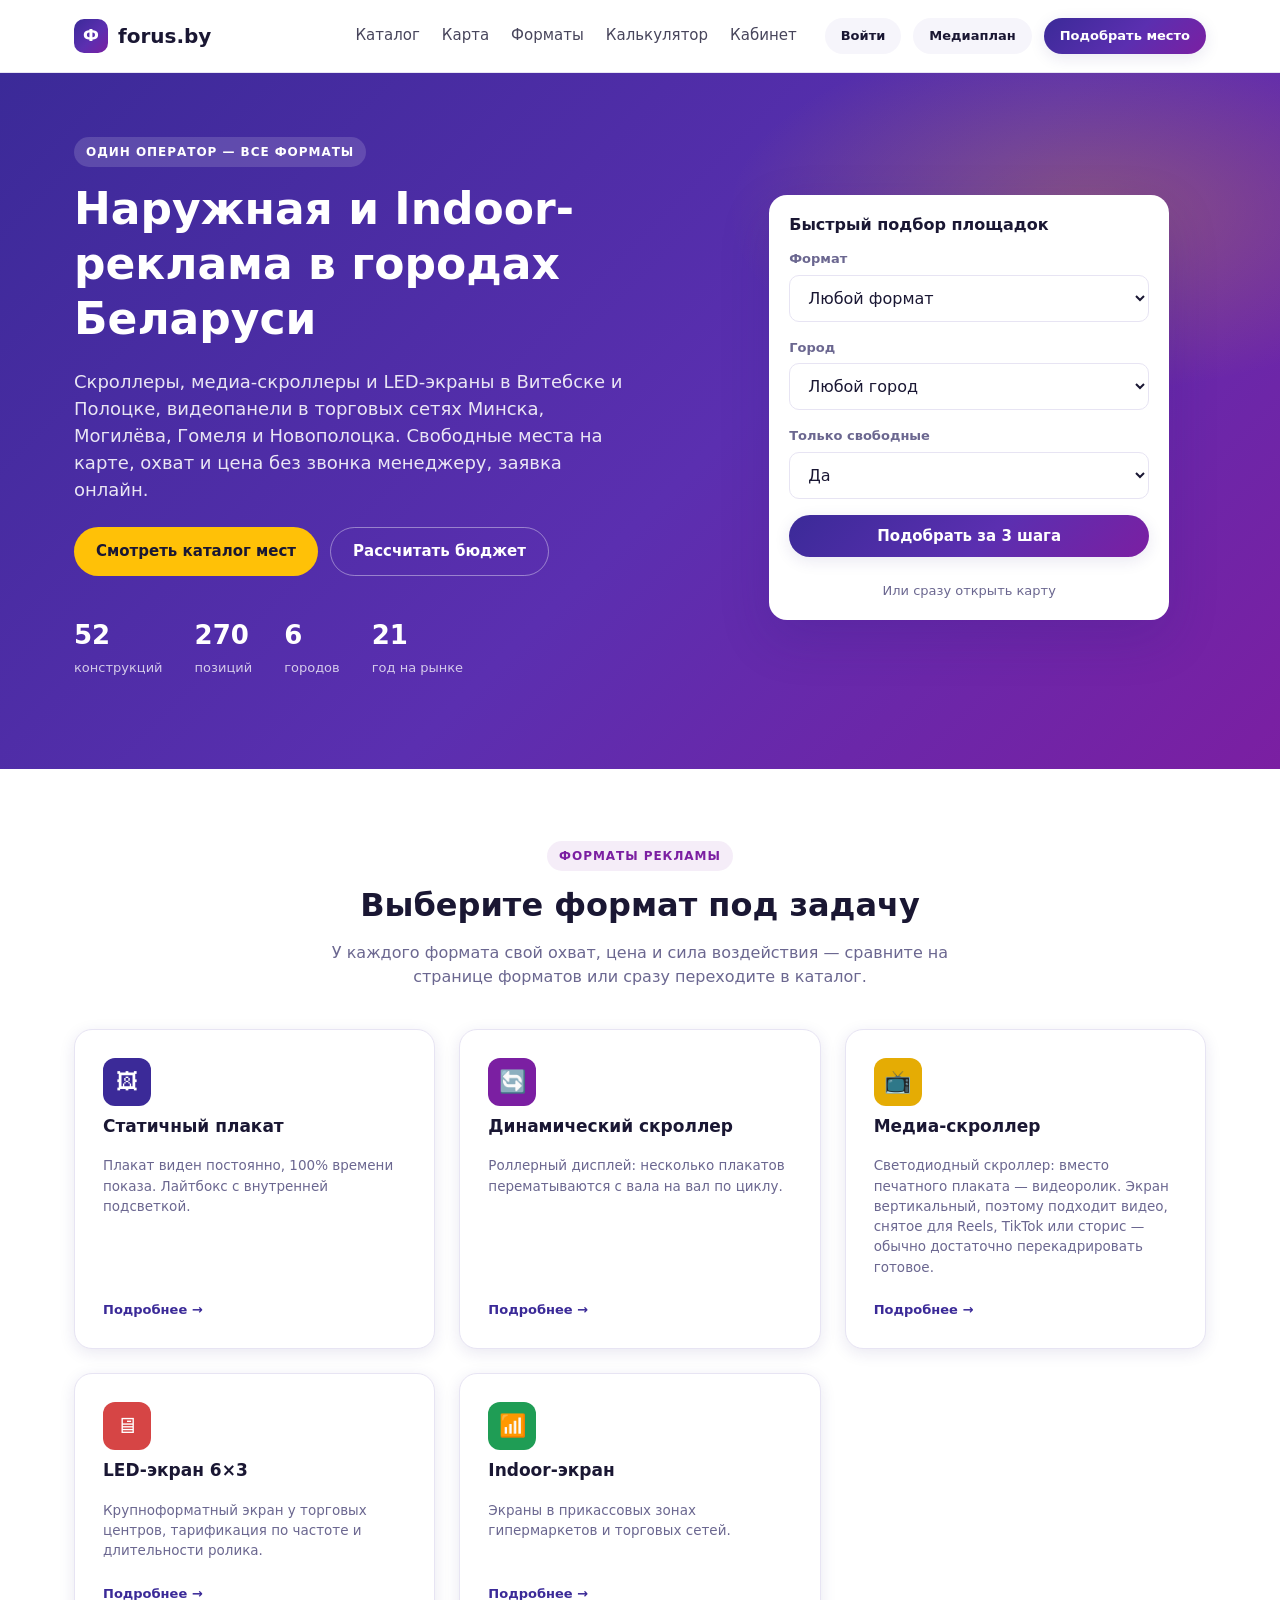
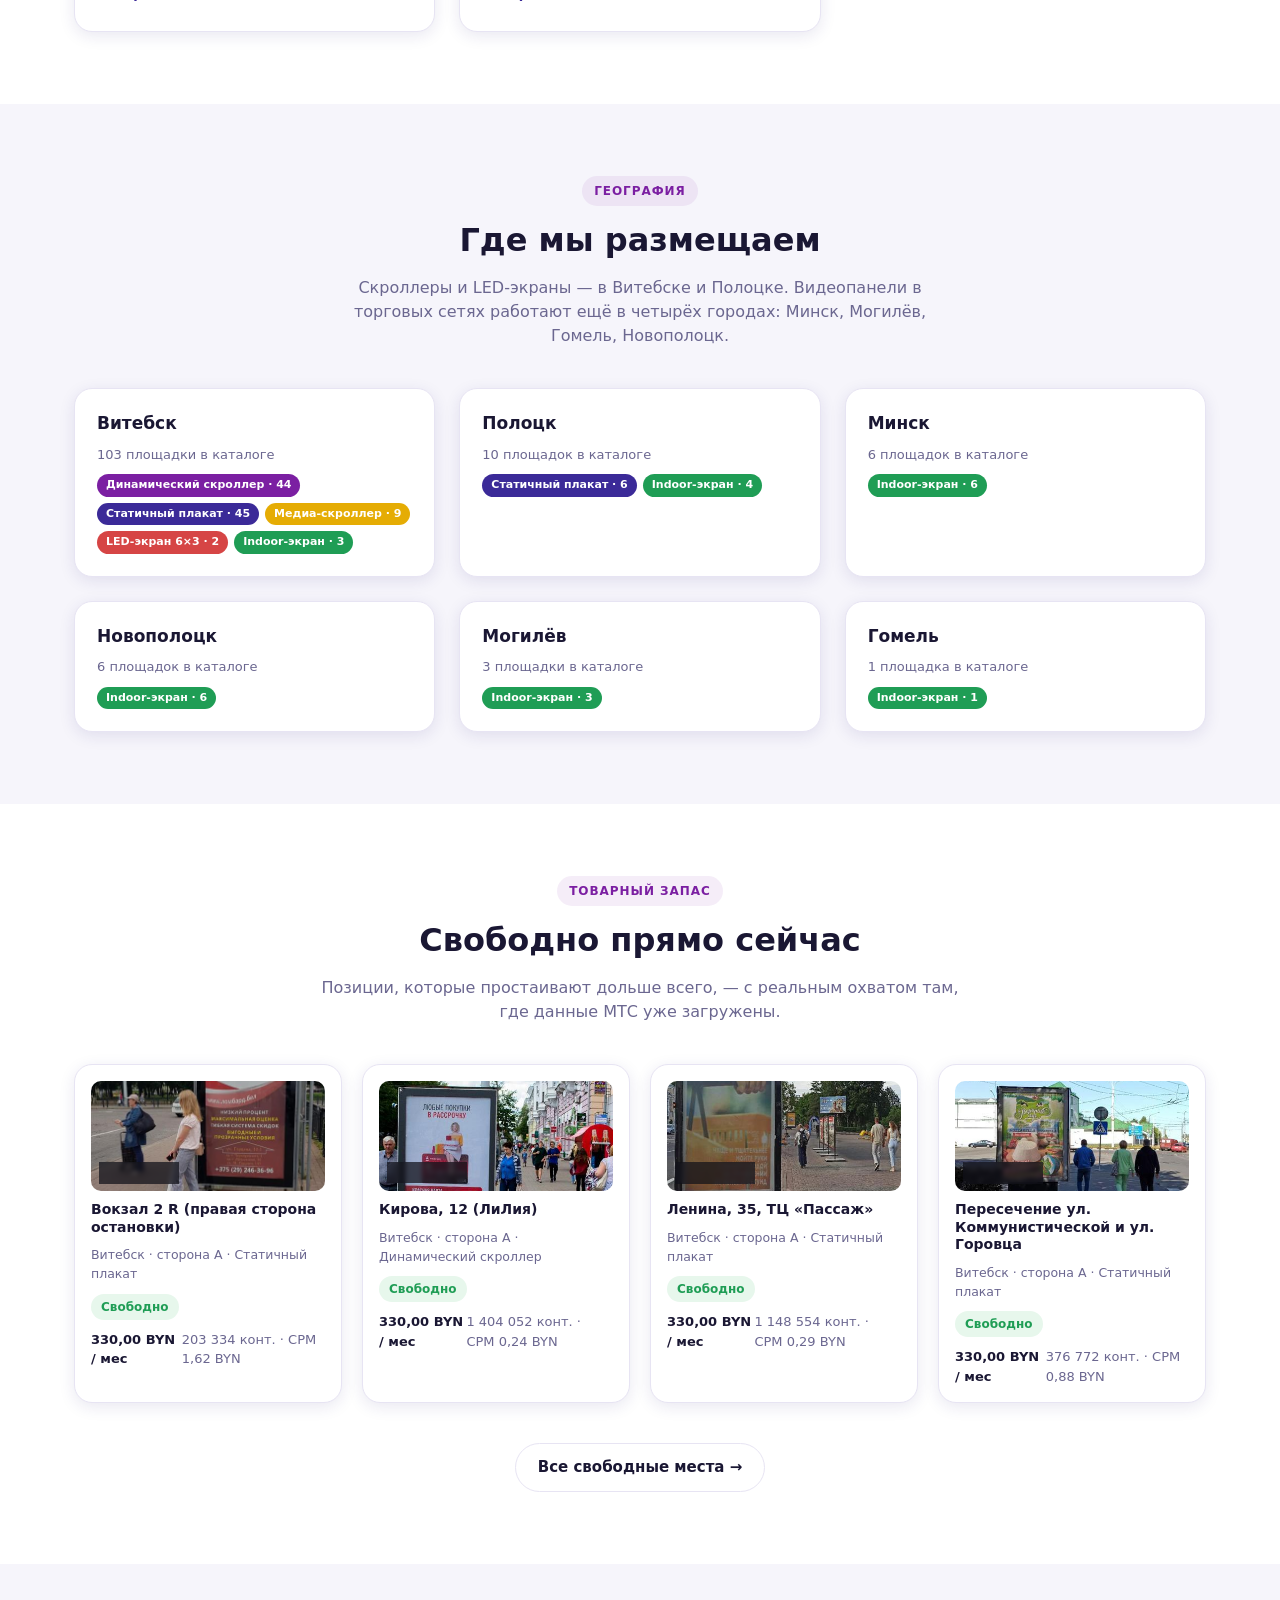
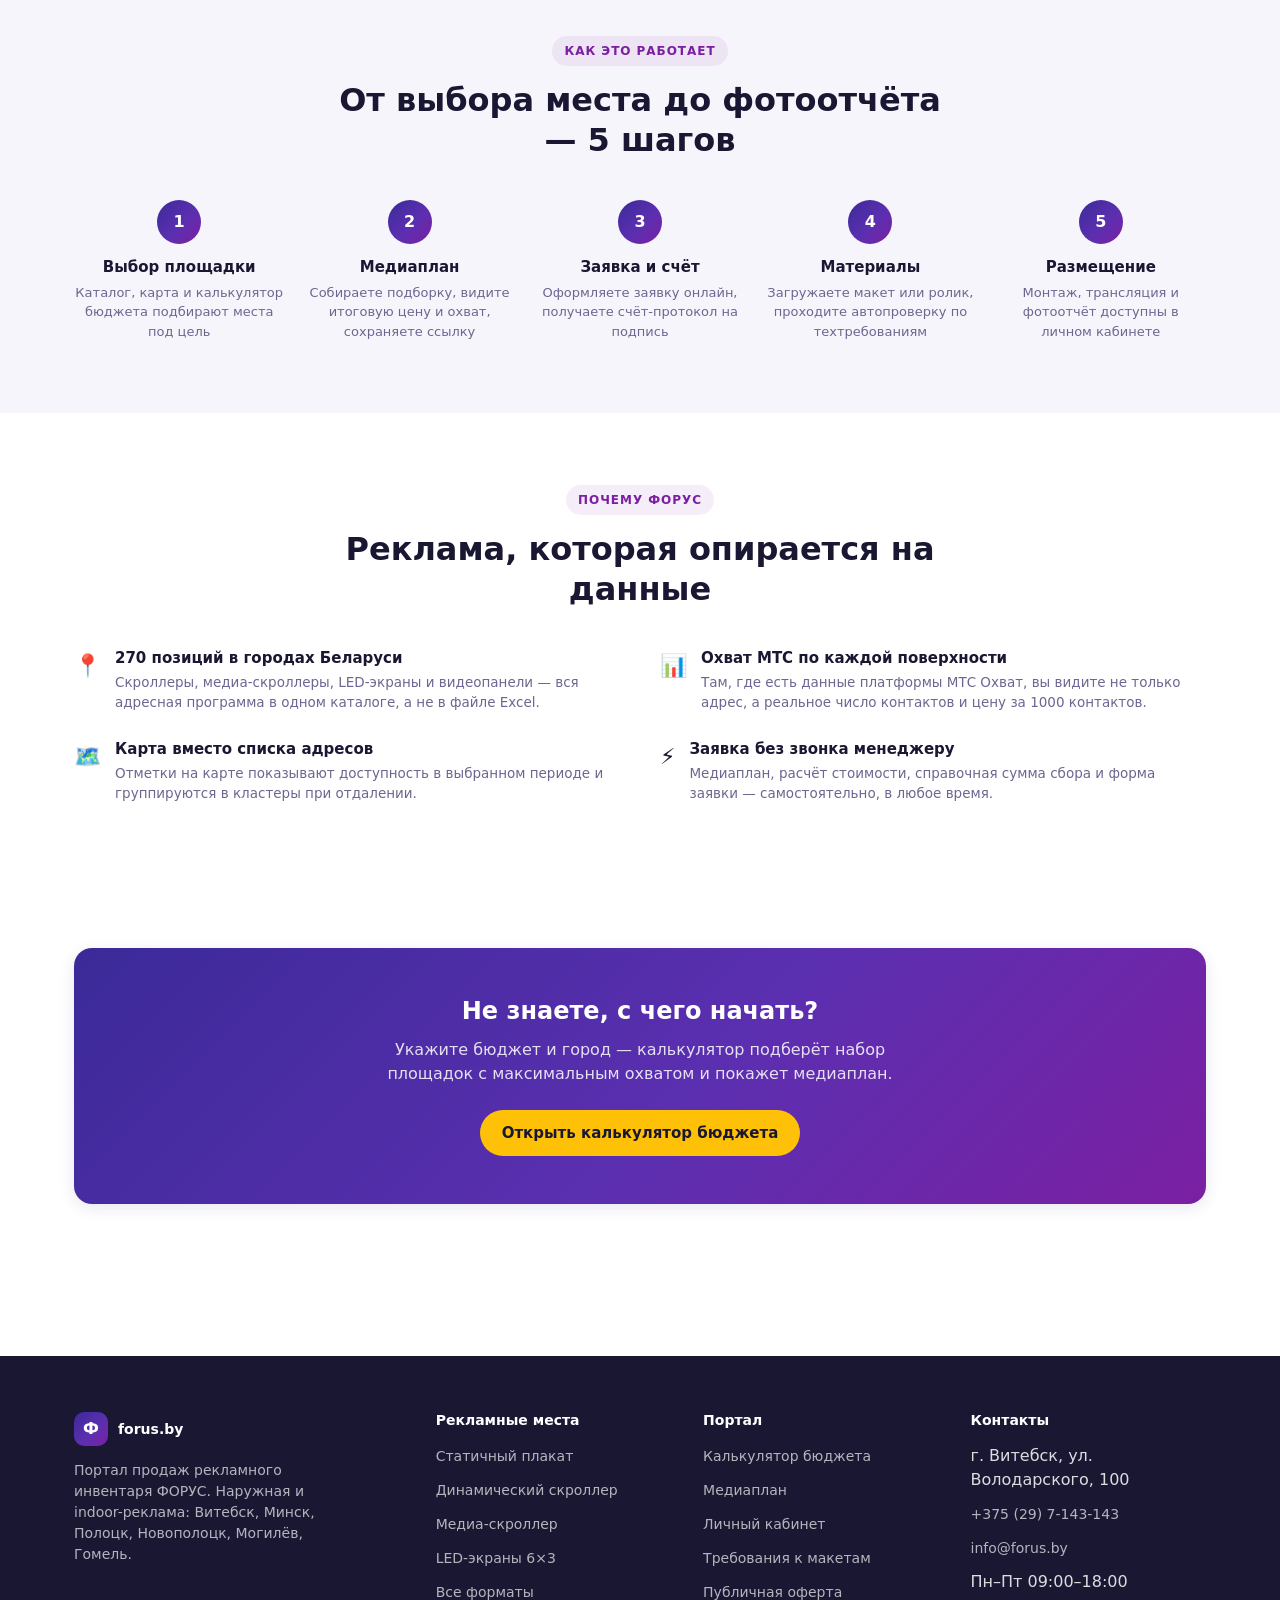
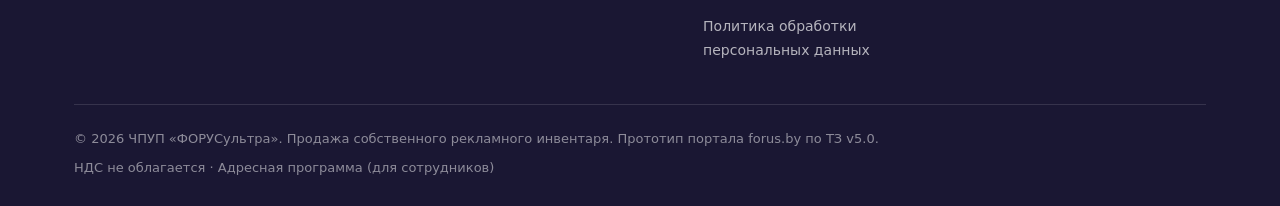
==== commit 3dddf107: "Drop the city count from the headline Co-Authored-By: Claude Opus 5 <noreply@anthropic.com>" ====
--- a/index.html
+++ b/index.html
@@ -45,7 +45,7 @@
     <div class="container inner hero-wrap">
       <div>
         <span class="eyebrow" style="background:rgba(255,255,255,.15); color:#fff">Один оператор — все форматы</span>
-        <h1>Наружная и Indoor-реклама в шести городах Беларуси</h1>
+        <h1>Наружная и Indoor-реклама в городах Беларуси</h1>
         <p class="lead">Скроллеры, медиа-скроллеры и LED-экраны в Витебске и Полоцке, видеопанели в торговых сетях Минска, Могилёва, Гомеля и Новополоцка. Свободные места на карте, охват и цена без звонка менеджеру, заявка онлайн.</p>
         <div class="flex gap-12 mt-24" style="flex-wrap:wrap">
           <a href="catalog.html" class="btn btn-gold">Смотреть каталог мест</a>
@@ -204,7 +204,7 @@
     return 'позиций';
   }
   document.getElementById('benefit-positions').textContent =
-    totalPositions + ' ' + POSITIONS_WORD(totalPositions) + ' в ' + RL.cities.length + ' ' + CITY_WORD(RL.cities.length) + ' Беларуси';
+    totalPositions + ' ' + POSITIONS_WORD(totalPositions) + ' в городах Беларуси';
 })();
 
 // География: города считаются по каталогу, поэтому список не разъезжается
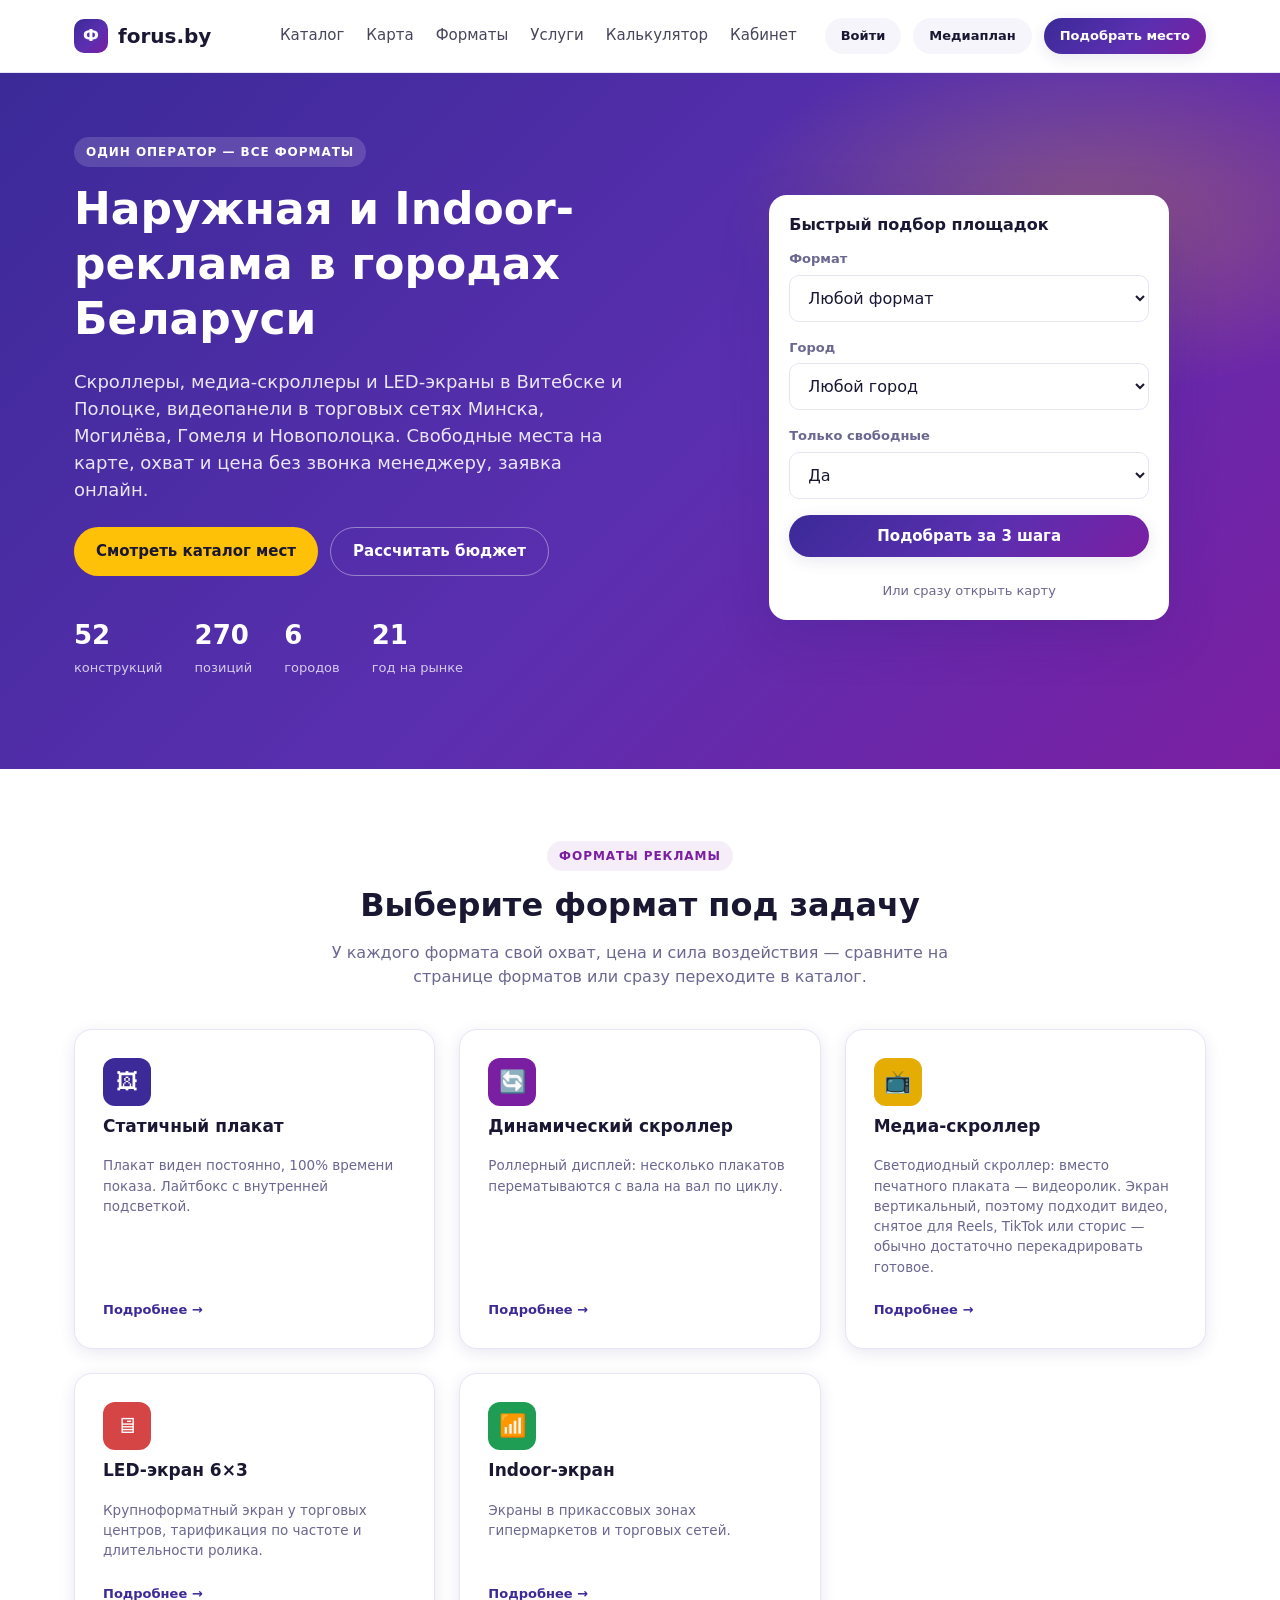
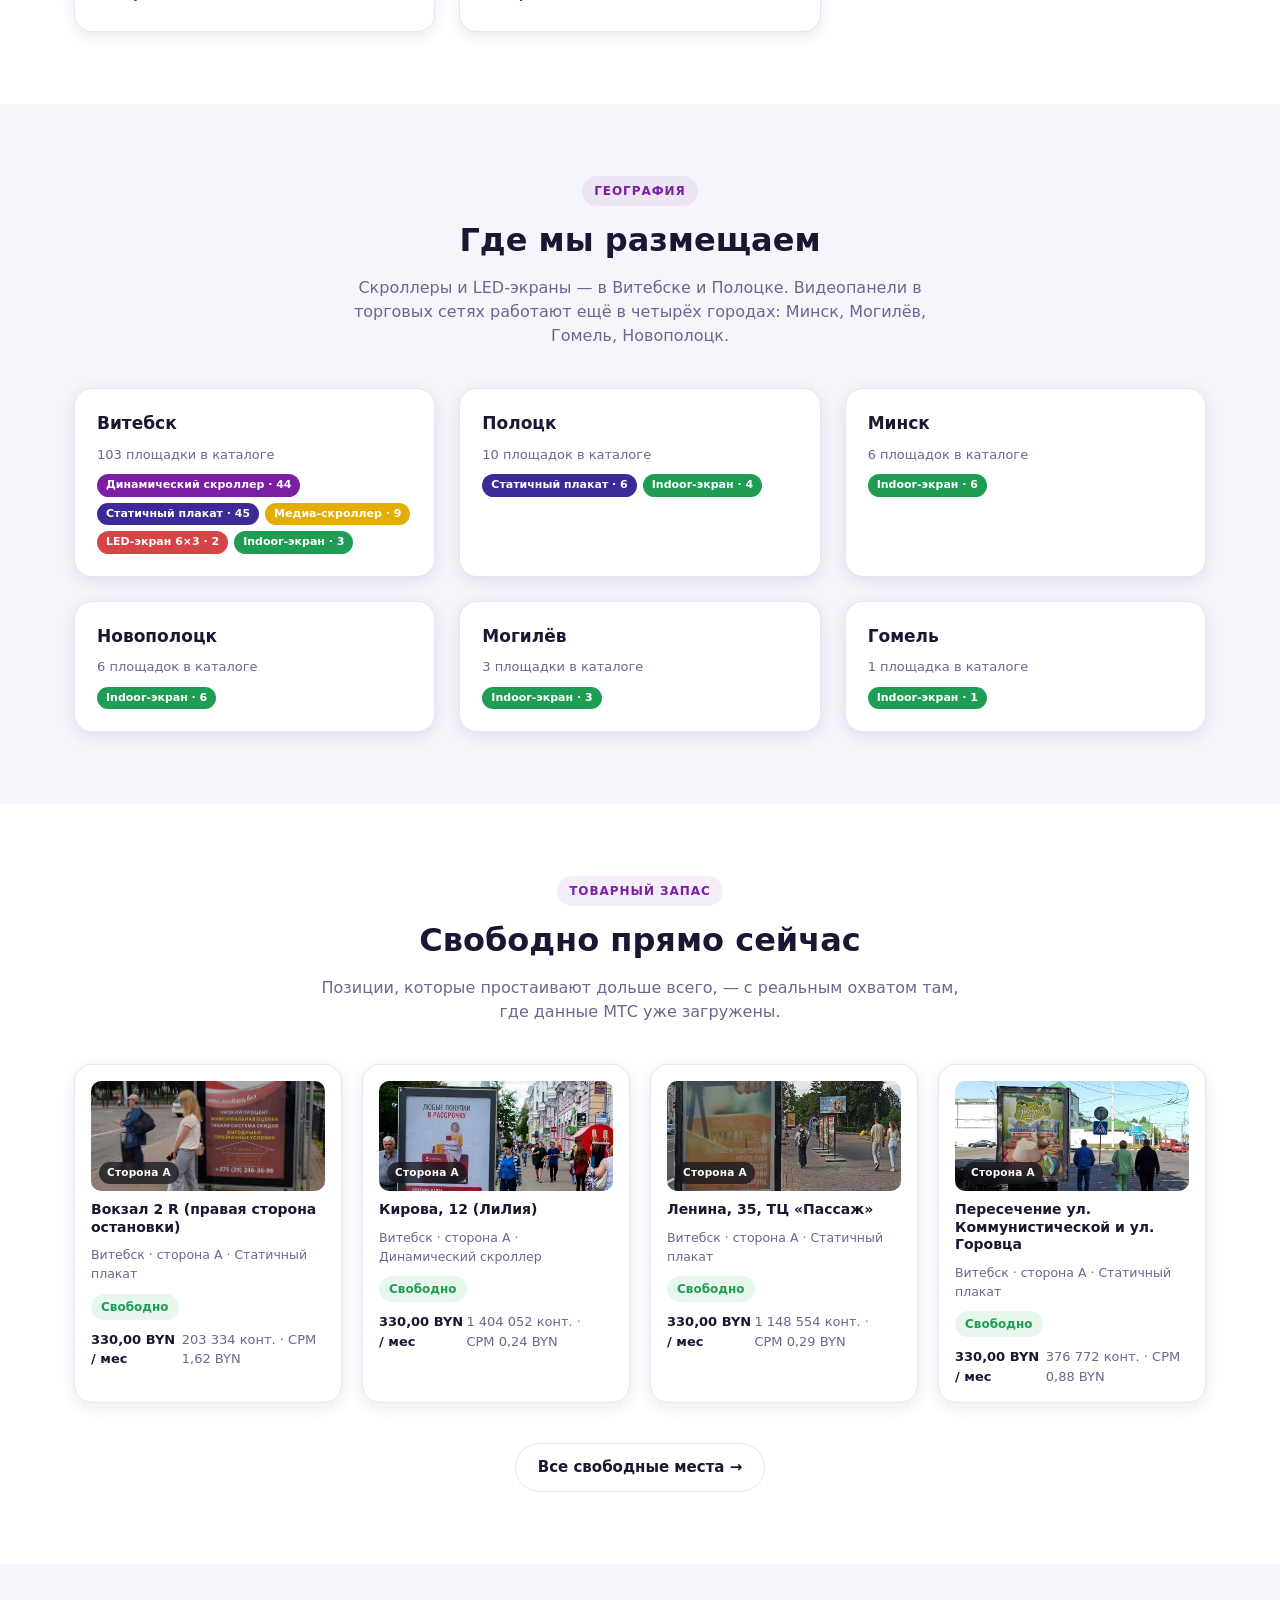
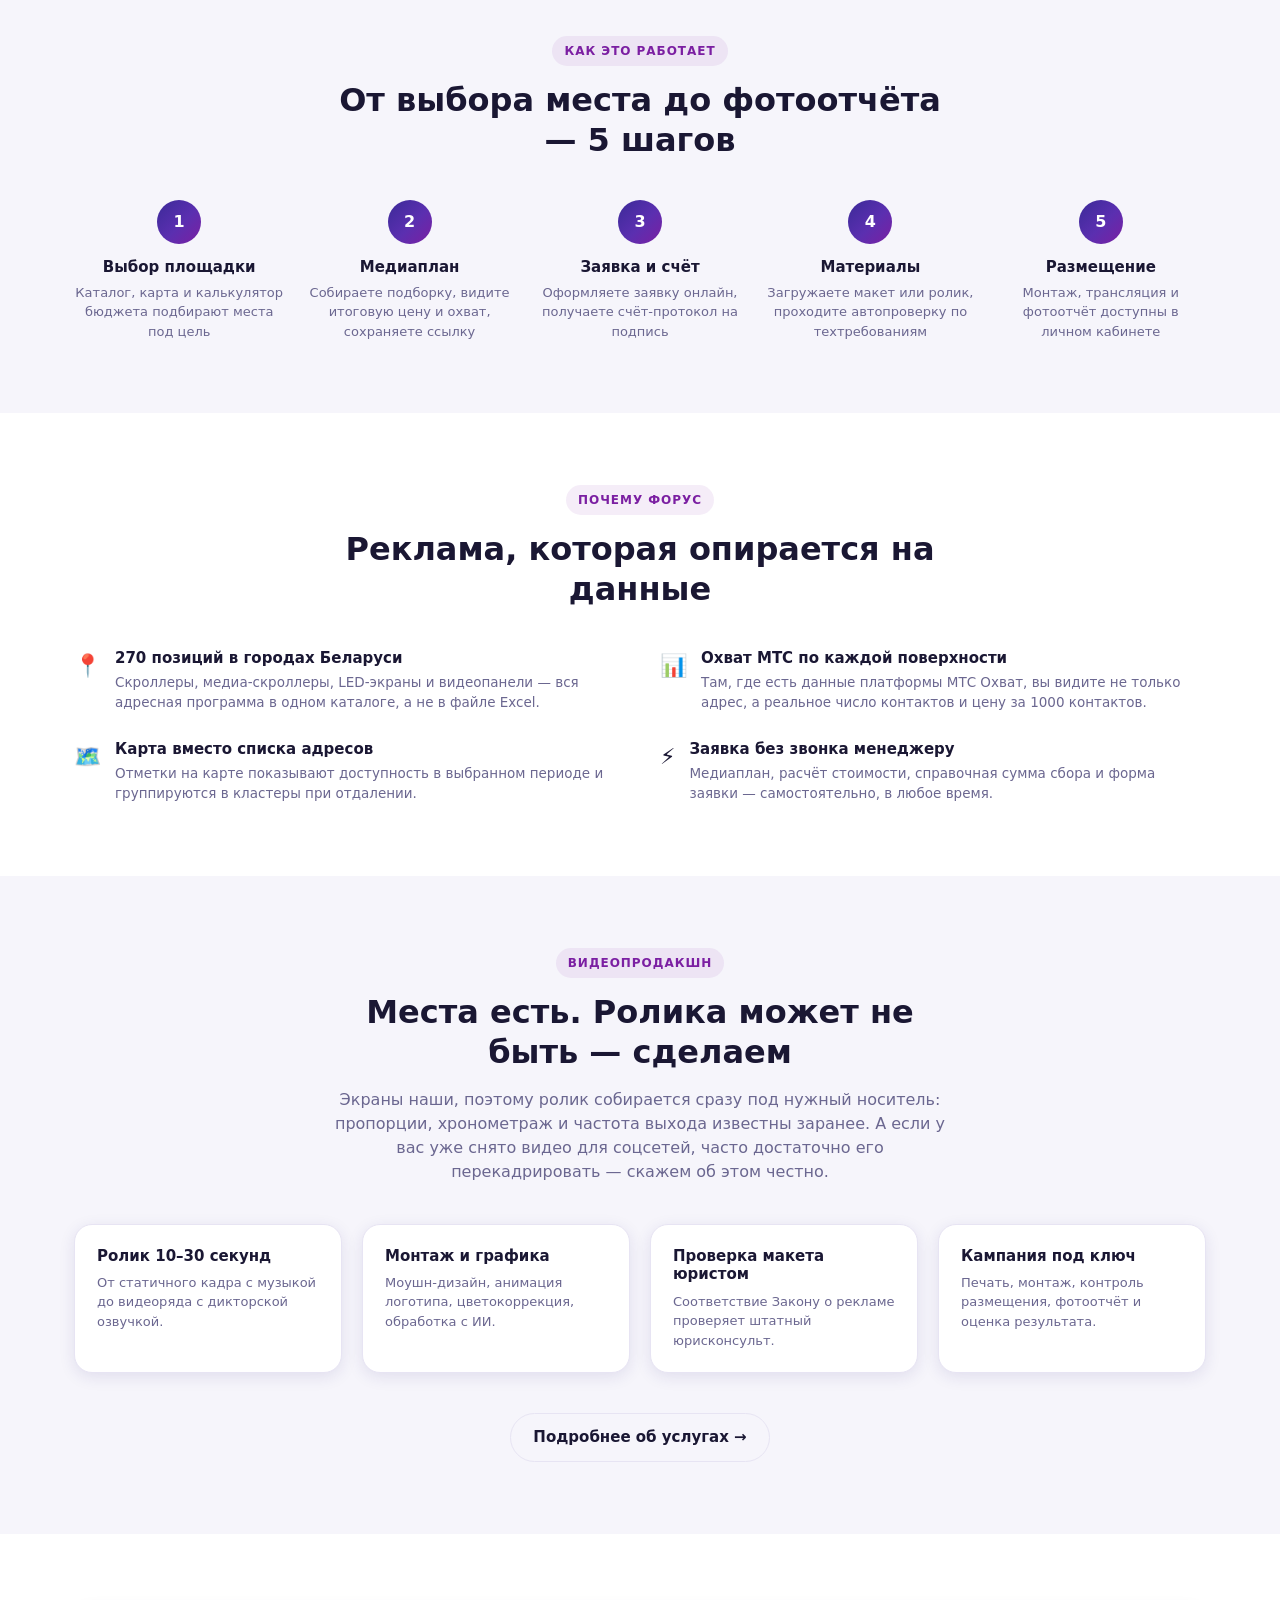
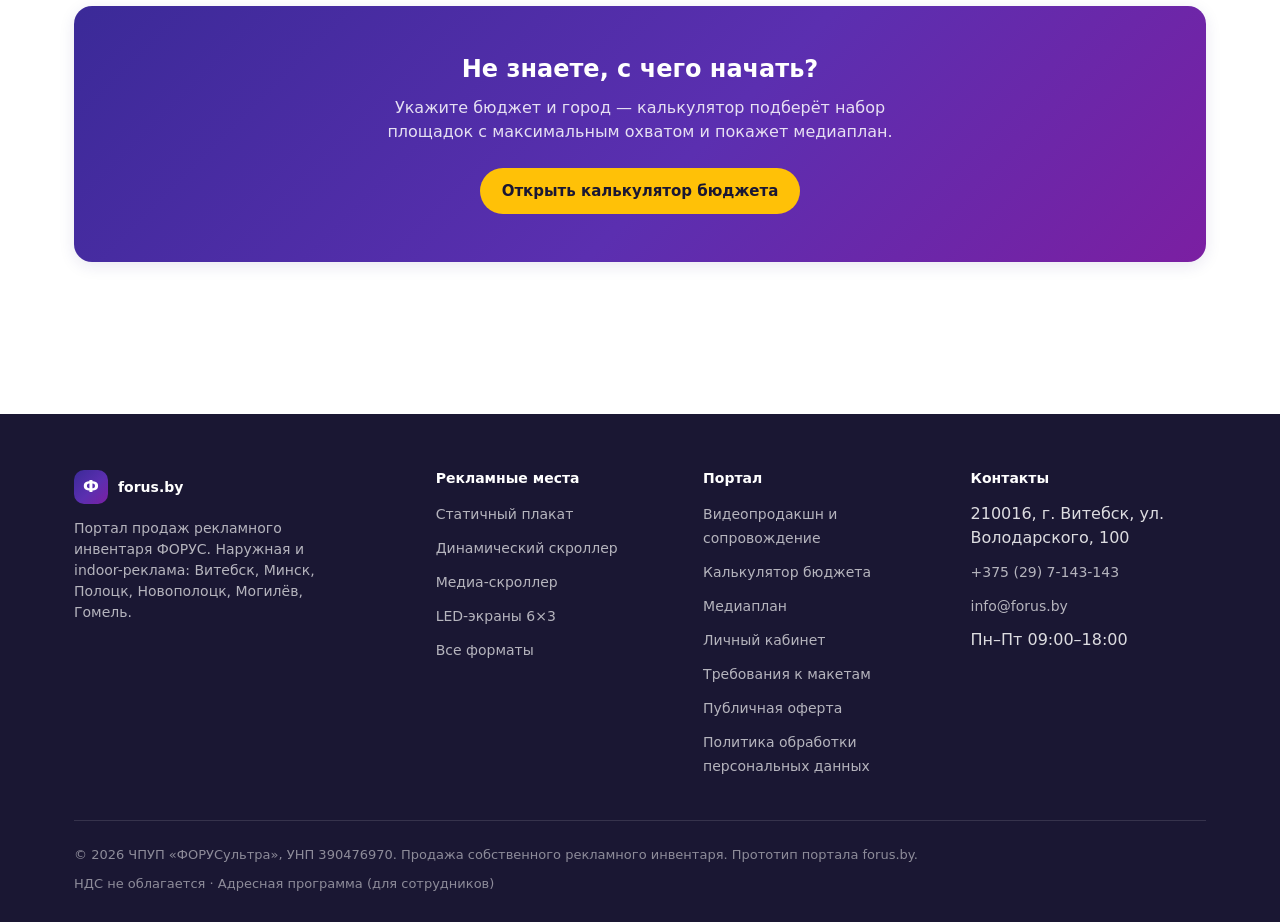
==== commit 85817905: "Offer video production and campaign support as a service The company sells the screens and also make" ====
--- a/index.html
+++ b/index.html
@@ -147,6 +147,25 @@
     </div>
   </section>
 
+  <section class="section section-soft">
+    <div class="container">
+      <div class="section-head">
+        <span class="eyebrow">Видеопродакшн</span>
+        <h2>Места есть. Ролика может не быть — сделаем</h2>
+        <p>Экраны наши, поэтому ролик собирается сразу под нужный носитель: пропорции, хронометраж и частота выхода известны заранее. А если у вас уже снято видео для соцсетей, часто достаточно его перекадрировать — скажем об этом честно.</p>
+      </div>
+      <div class="grid-4">
+        <div class="card" style="padding:22px"><h3 style="font-size:15px">Ролик 10–30 секунд</h3><p class="text-sm muted" style="margin:0">От статичного кадра с музыкой до видеоряда с дикторской озвучкой.</p></div>
+        <div class="card" style="padding:22px"><h3 style="font-size:15px">Монтаж и графика</h3><p class="text-sm muted" style="margin:0">Моушн-дизайн, анимация логотипа, цветокоррекция, обработка с ИИ.</p></div>
+        <div class="card" style="padding:22px"><h3 style="font-size:15px">Проверка макета юристом</h3><p class="text-sm muted" style="margin:0">Соответствие Закону о рекламе проверяет штатный юрисконсульт.</p></div>
+        <div class="card" style="padding:22px"><h3 style="font-size:15px">Кампания под ключ</h3><p class="text-sm muted" style="margin:0">Печать, монтаж, контроль размещения, фотоотчёт и оценка результата.</p></div>
+      </div>
+      <div class="text-center mt-40">
+        <a href="services.html" class="btn btn-outline">Подробнее об услугах →</a>
+      </div>
+    </div>
+  </section>
+
   <section class="section">
     <div class="container">
       <div class="card" style="background:var(--grad); color:#fff; padding:48px; text-align:center; border:none">
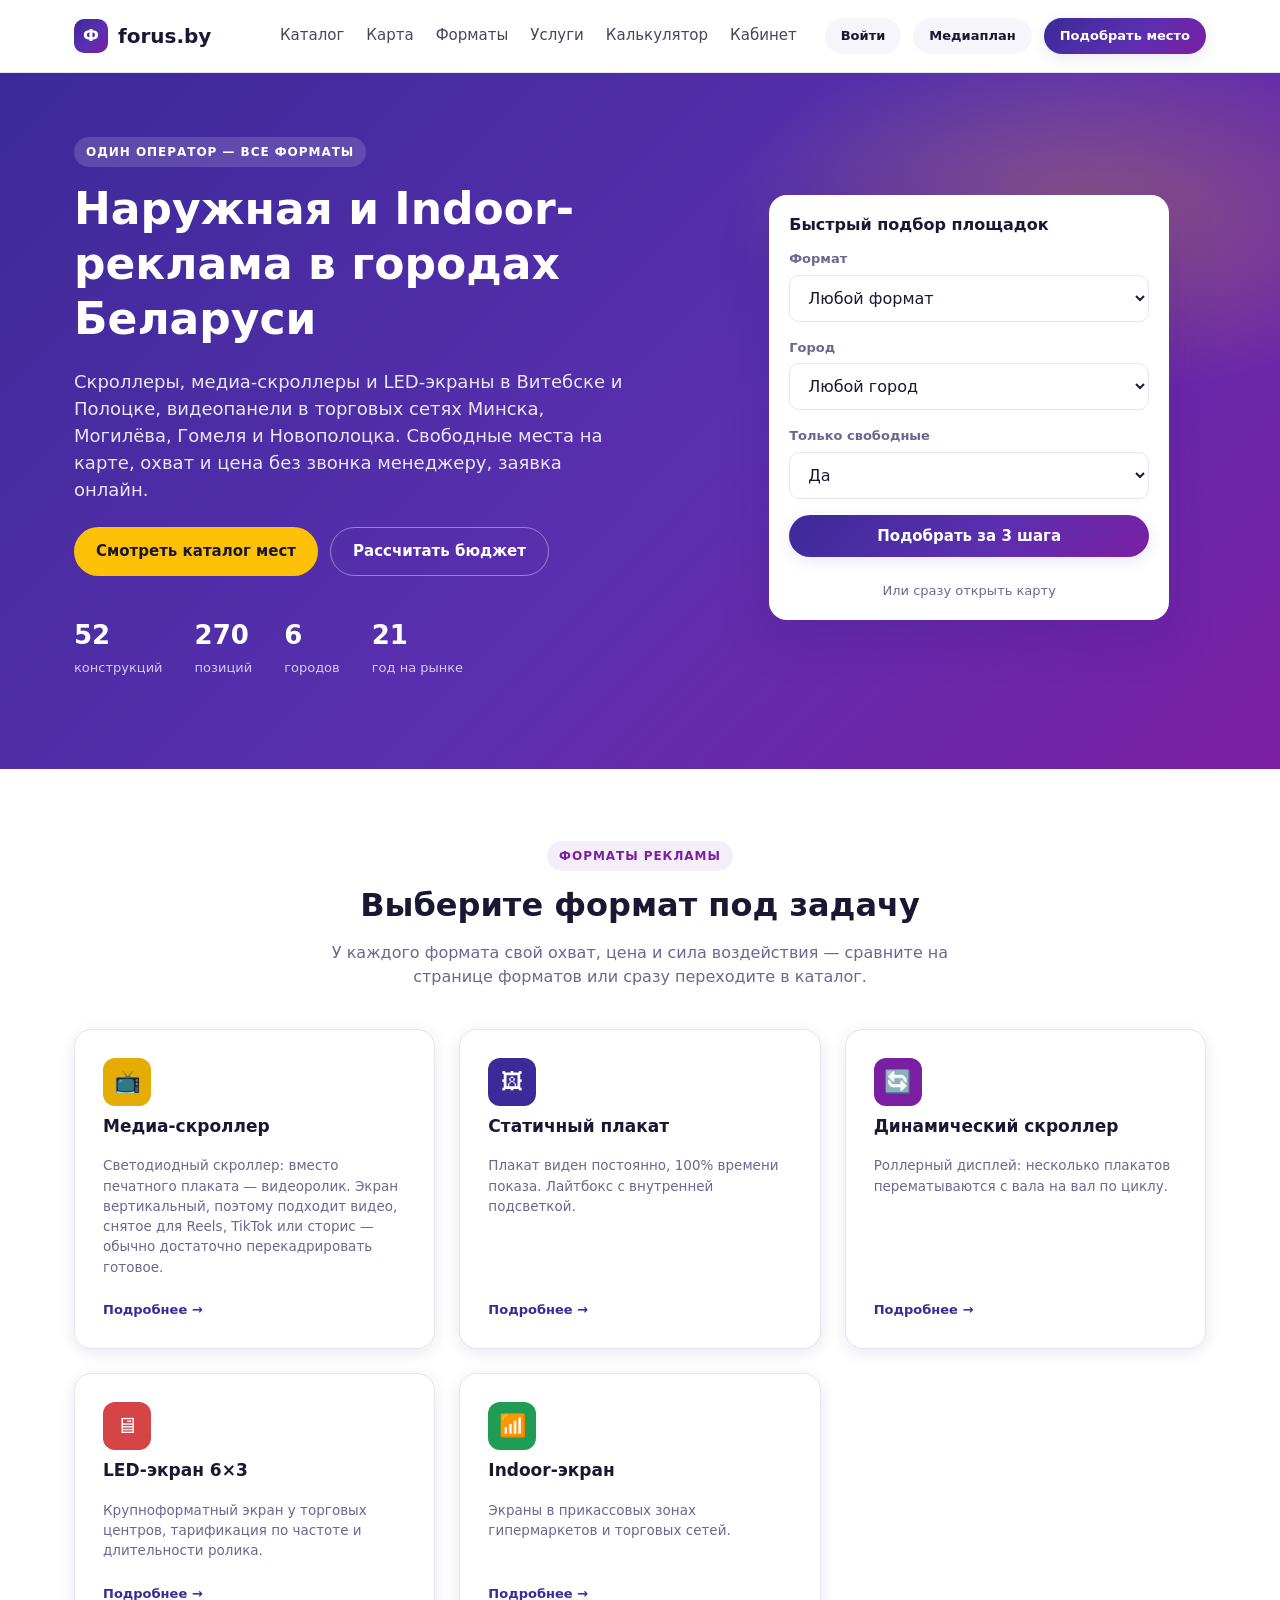
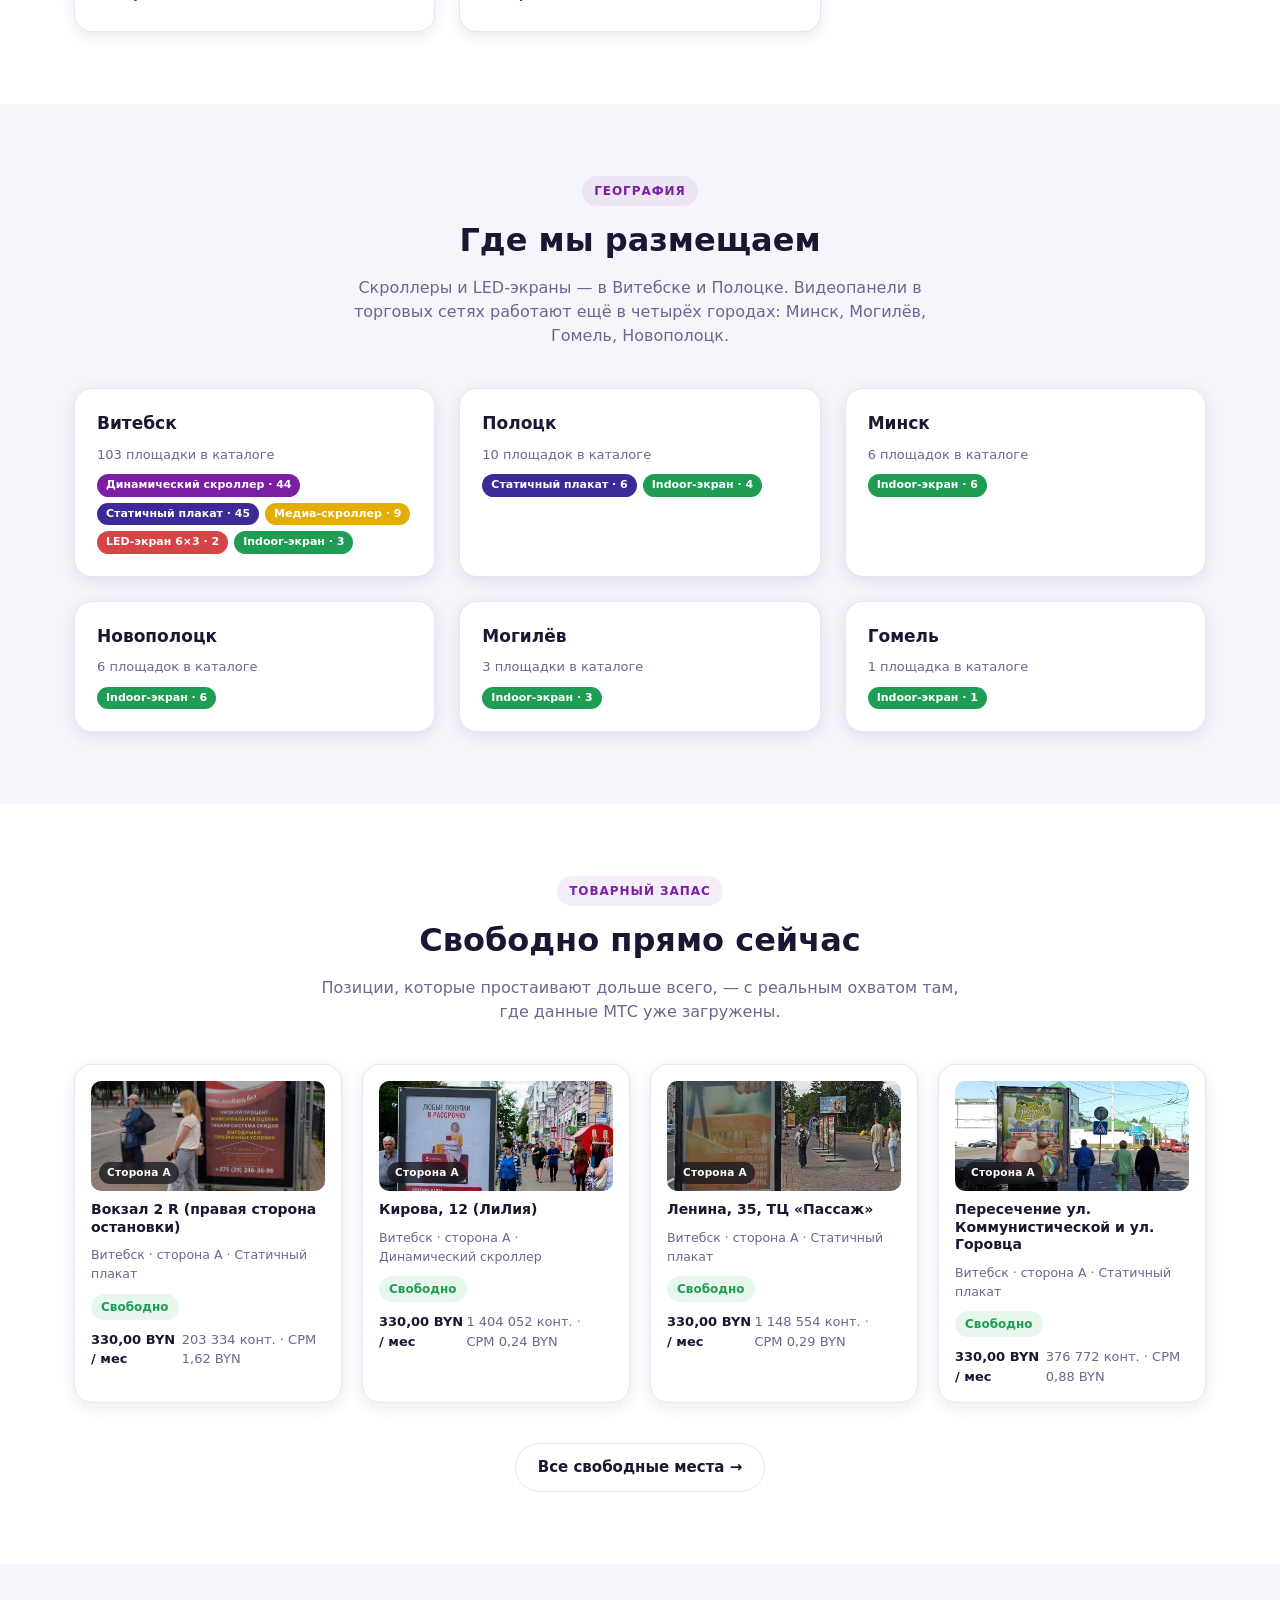
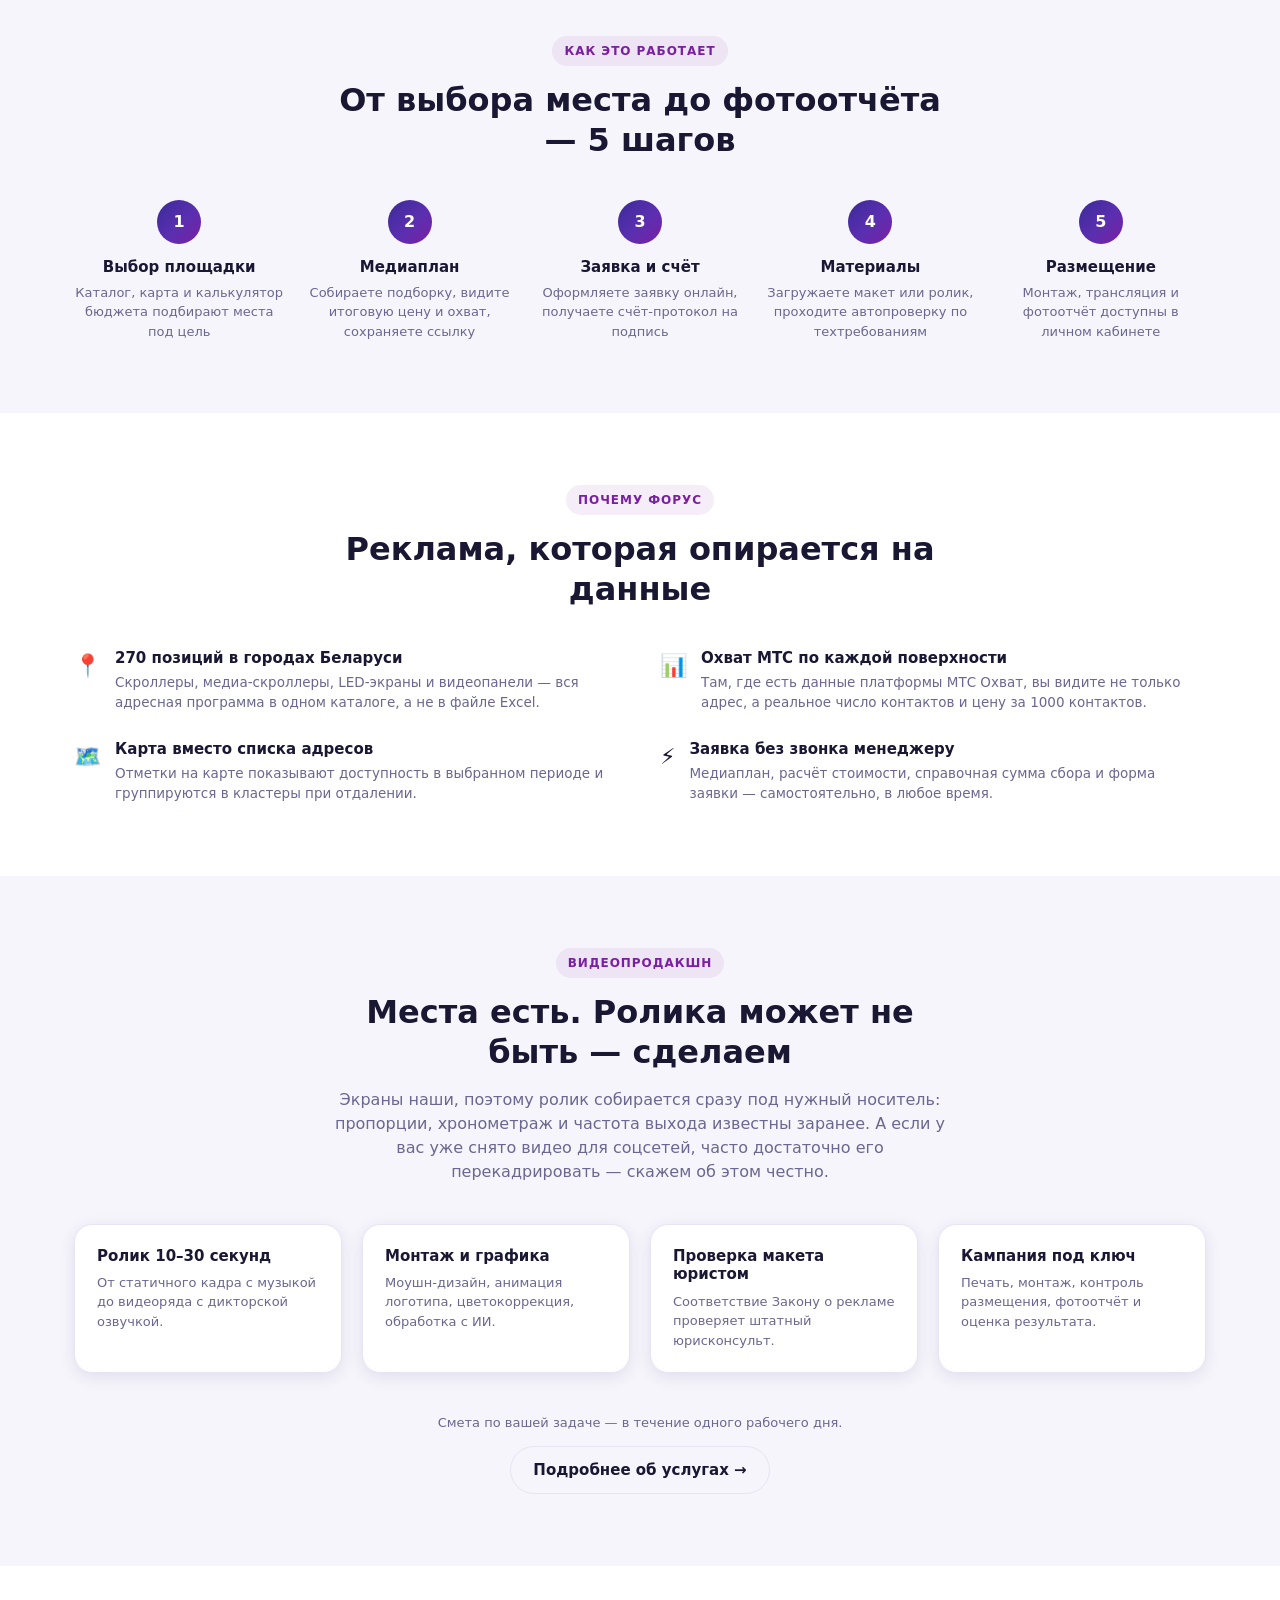
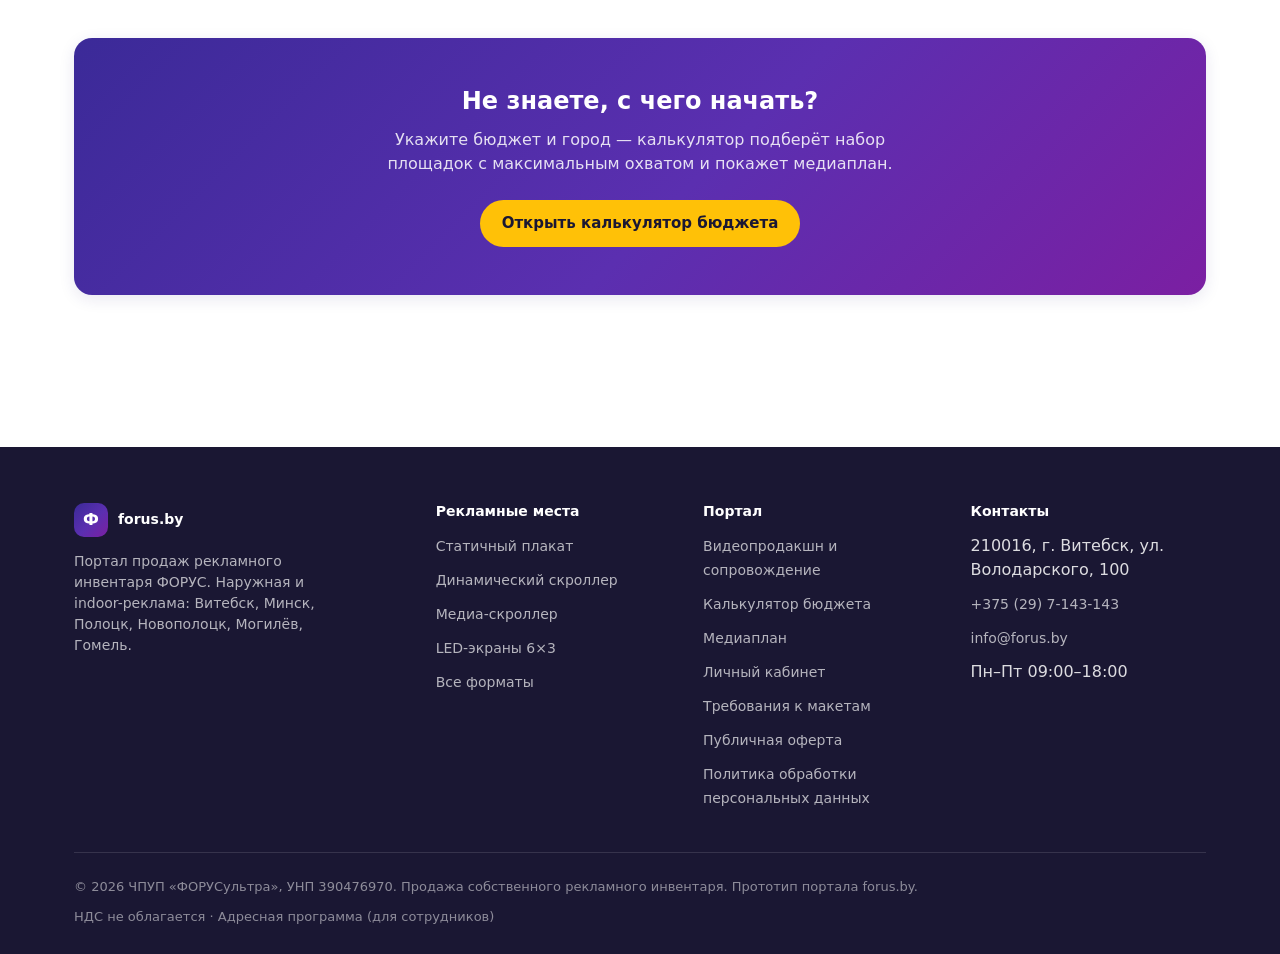
==== commit 35010248: "Lead the formats page with the media scroller and commit to a one-day estimate The claim the client " ====
--- a/index.html
+++ b/index.html
@@ -161,6 +161,7 @@
         <div class="card" style="padding:22px"><h3 style="font-size:15px">Кампания под ключ</h3><p class="text-sm muted" style="margin:0">Печать, монтаж, контроль размещения, фотоотчёт и оценка результата.</p></div>
       </div>
       <div class="text-center mt-40">
+        <p class="text-sm muted">Смета по вашей задаче — в течение одного рабочего дня.</p>
         <a href="services.html" class="btn btn-outline">Подробнее об услугах →</a>
       </div>
     </div>
@@ -280,7 +281,8 @@
 // format cards
 (function(){
   var el = document.getElementById('format-cards');
-  var order = ['poster_static','poster_dynamic','media_poster','led_screen','indoor'];
+  // Порядок совпадает со страницей форматов: медиа-скроллер первым.
+  var order = ['media_poster','poster_static','poster_dynamic','led_screen','indoor'];
   el.innerHTML = order.map(function(code){
     var f = RL.formats[code];
     var icon = {poster_static:'🖼',poster_dynamic:'🔄',media_poster:'📺',led_screen:'🖥',indoor:'📶'}[code];
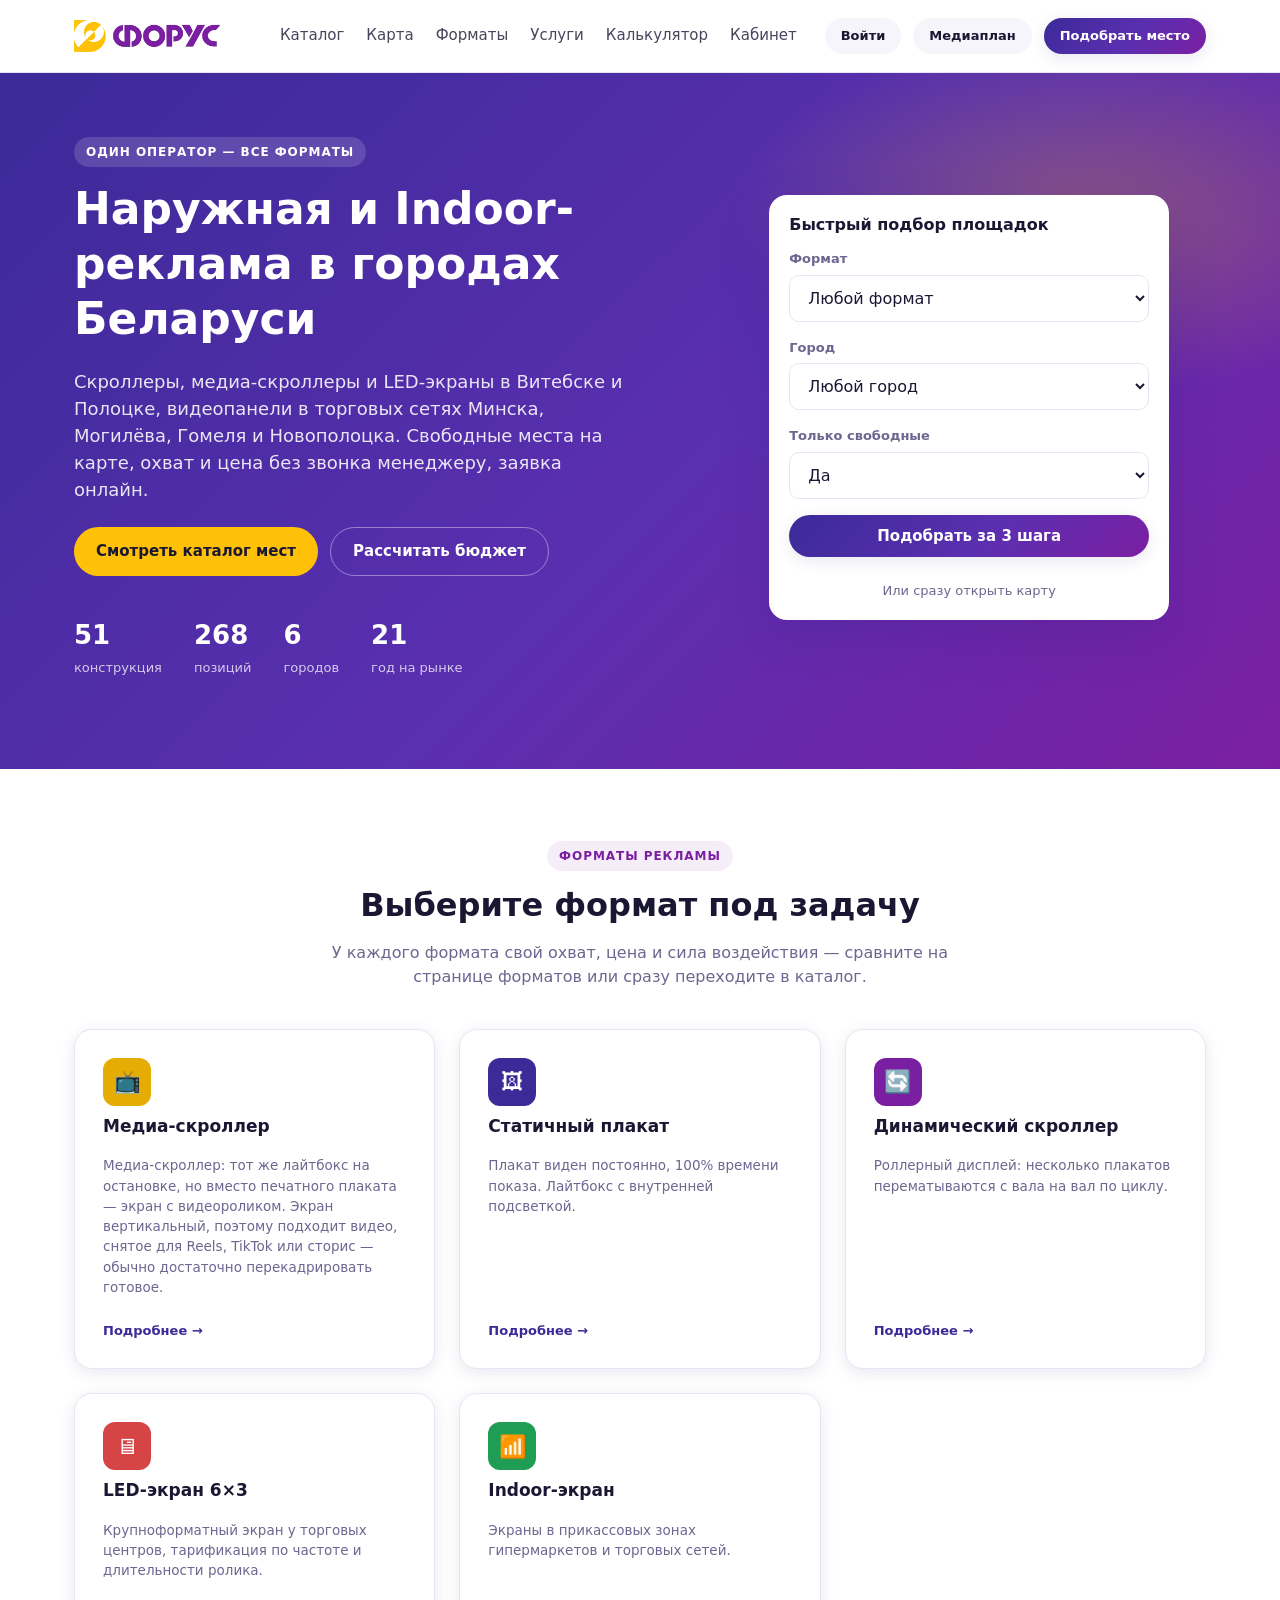
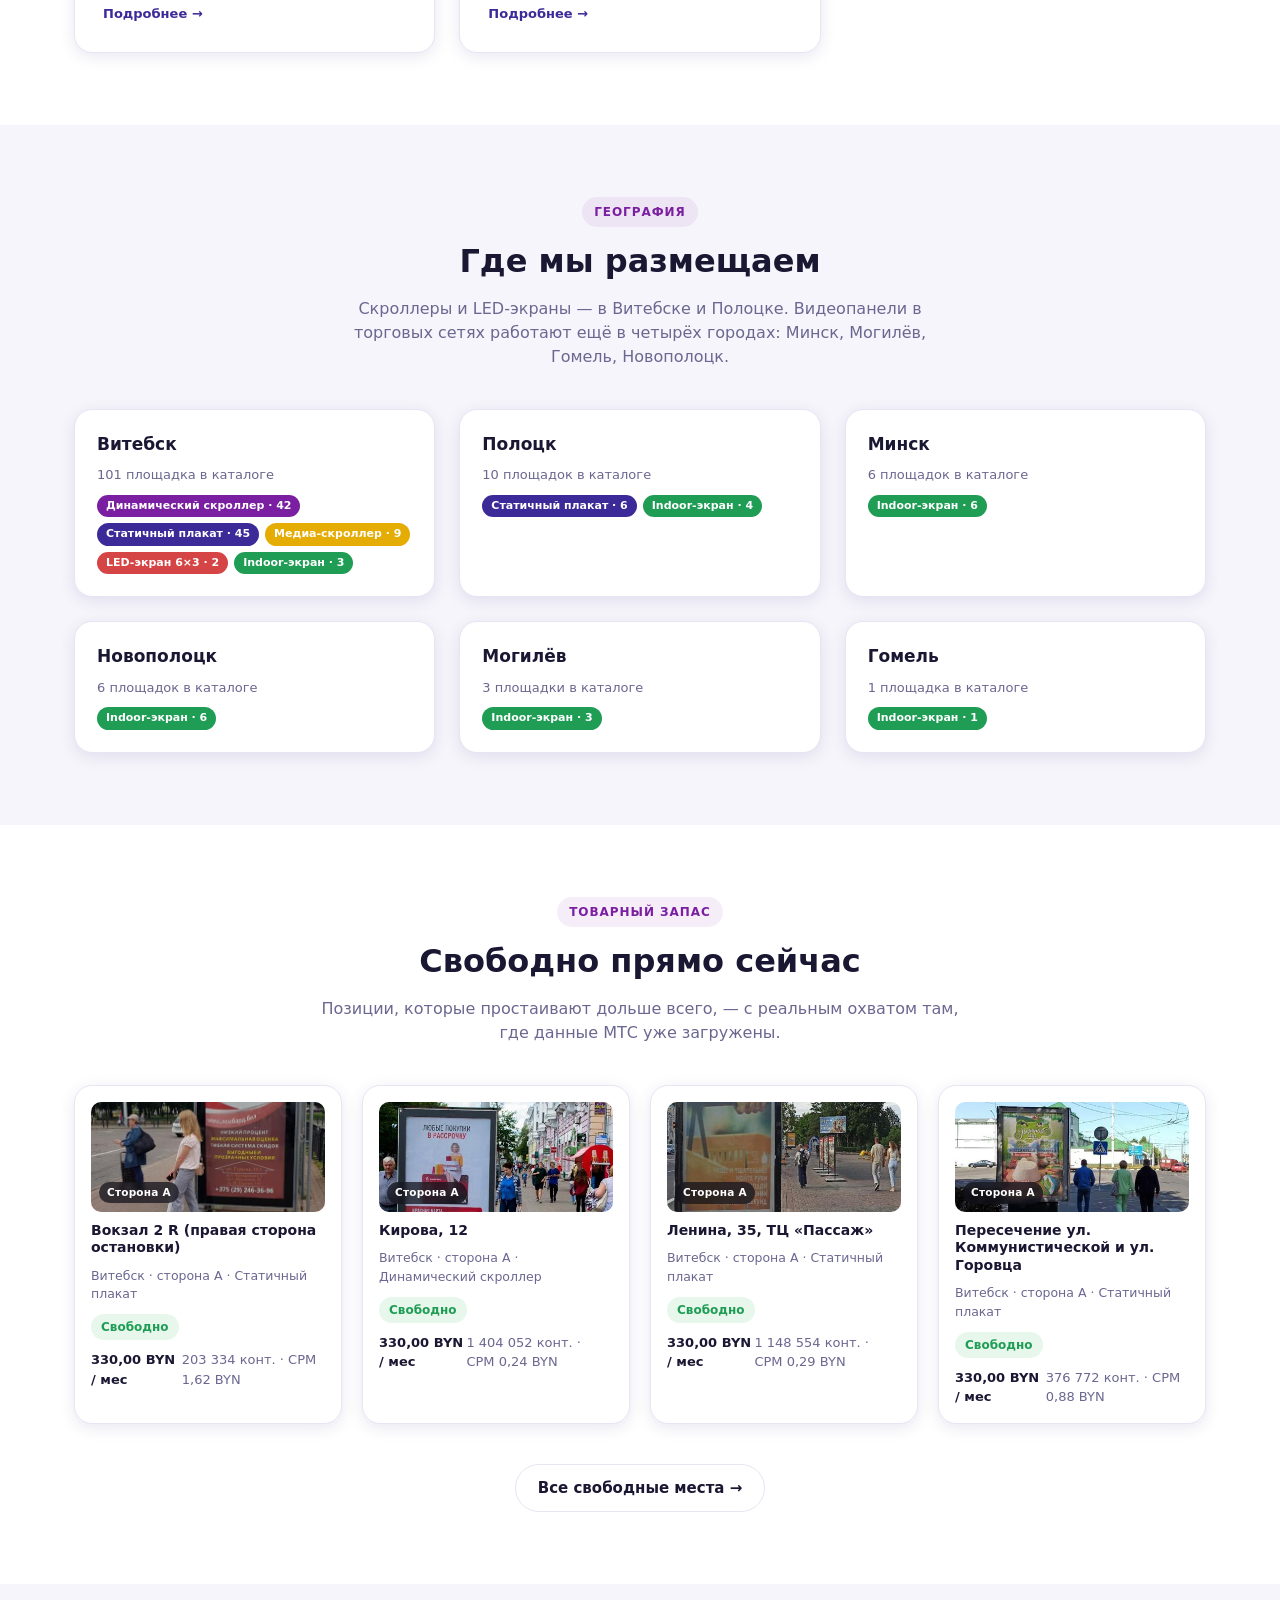
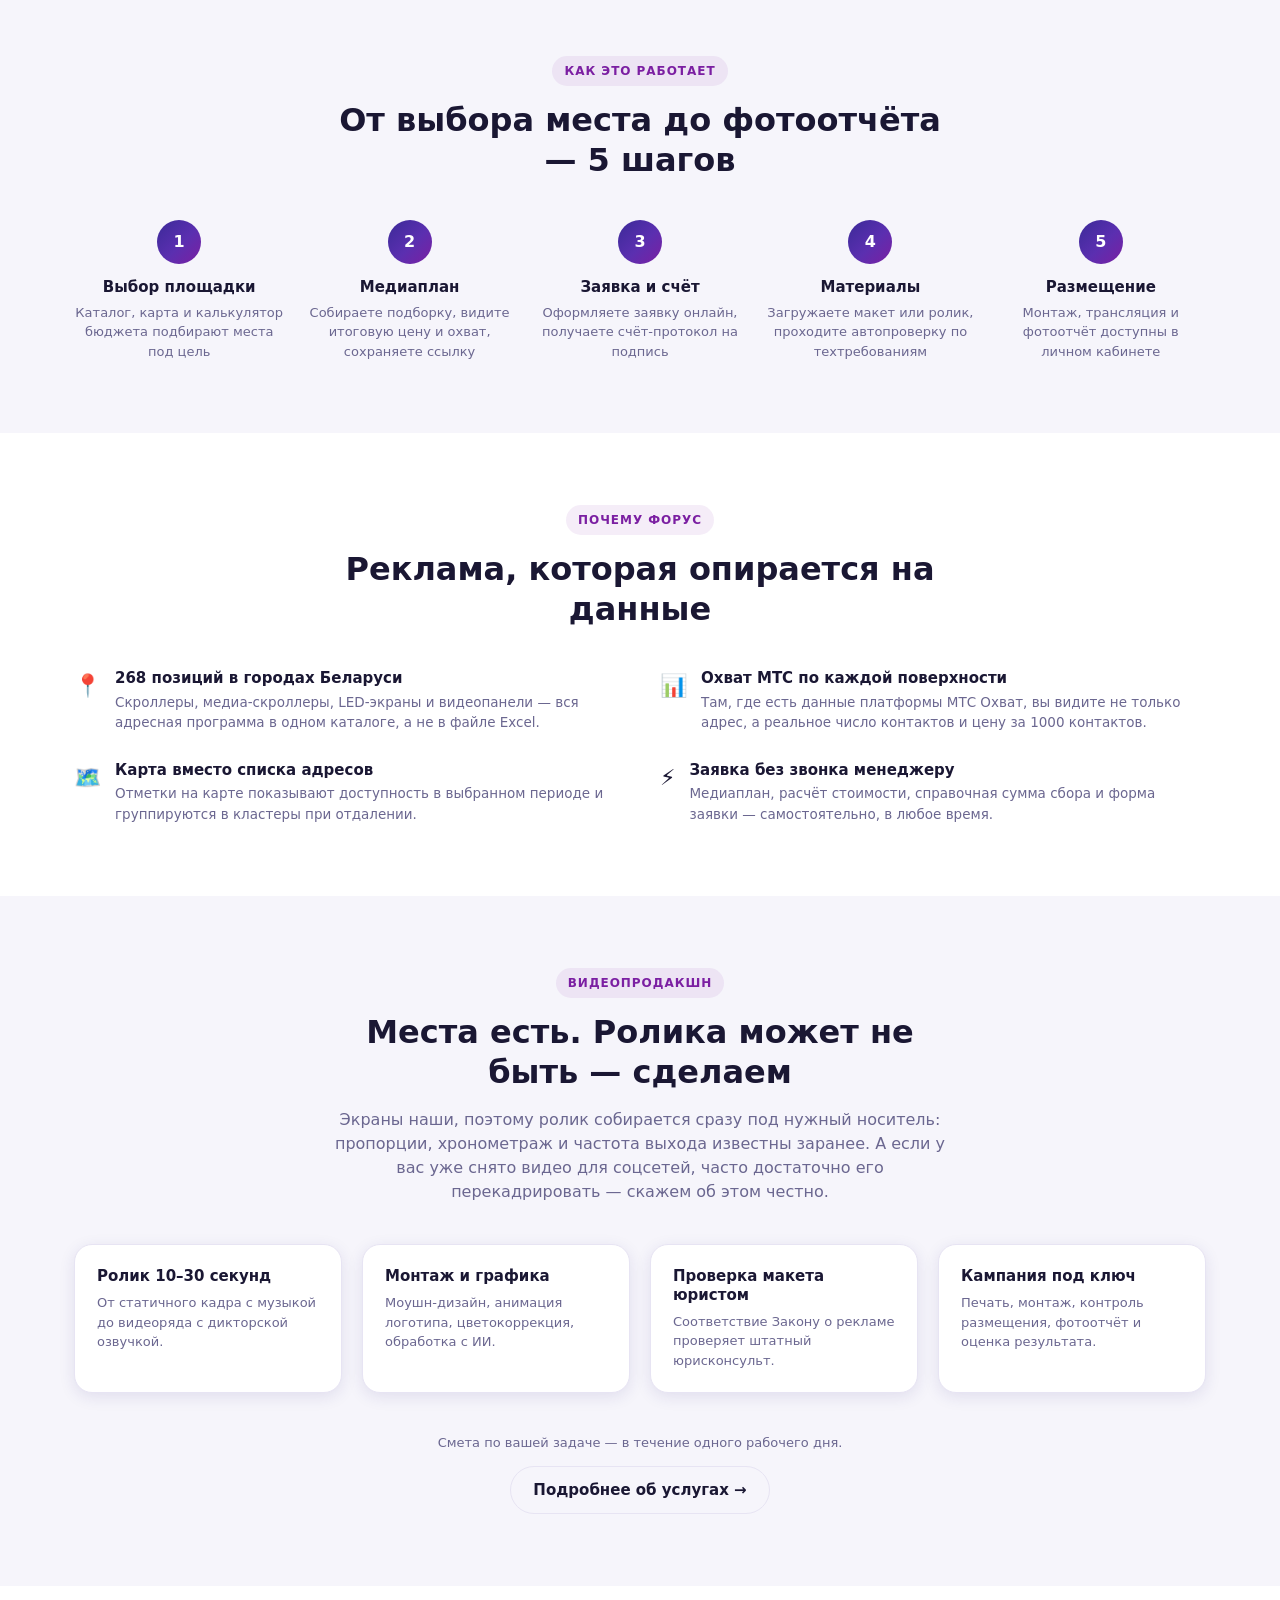
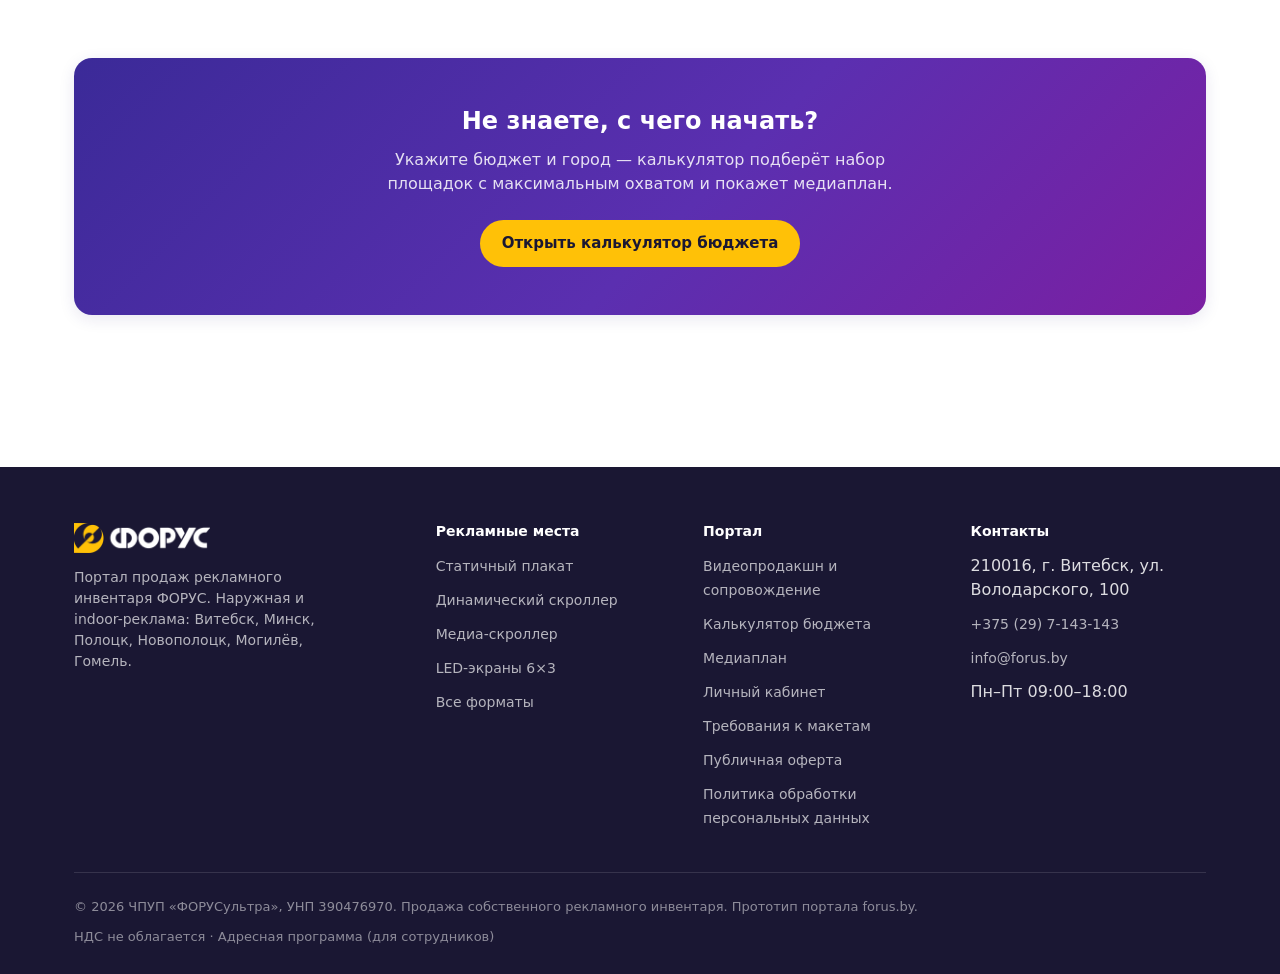
==== commit 07b777b8: "Remove the dismantled construction at Замковая, 4 The client confirms the structure is gone from the" ====
--- a/index.html
+++ b/index.html
@@ -201,8 +201,8 @@
     return 'городов';
   }
   var stats = [
-    [RL.structures.length, 'конструкций'],
-    [totalPositions, 'позиций'],
+    [RL.structures.length, RL_UTIL.plural(RL.structures.length, 'конструкция', 'конструкции', 'конструкций')],
+    [totalPositions, RL_UTIL.plural(totalPositions, 'позиция', 'позиции', 'позиций')],
     [RL.cities.length, CITY_WORD(RL.cities.length)],
     [years, YEARS_WORD(years) + ' на рынке']
   ];
--- a/assets/css/base.css
+++ b/assets/css/base.css
@@ -73,6 +73,15 @@
   white-space: nowrap;
   flex-shrink: 0;
 }
+/* Фирменный знак ФОРУС с forus.by — файл уже с прозрачным фоном.
+   В подвале используется светлая версия: буквы там белые, знак остаётся
+   жёлтым, иначе фиолетовый текст сливается с фиолетовой подложкой. */
+.logo img {
+  height: 32px;
+  width: auto;
+  display: block;
+}
+.logo-onDark img { height: 30px; }
 .logo .mark {
   width: 34px;
   height: 34px;
@@ -395,38 +404,63 @@
 }
 .ym-pop .pop-title { font-weight: 700; font-size: 13.5px; margin: 0 16px 4px 0; }
 
-/* Полоса шагов: 1 Выбор площадок → 2 Медиаплан → 3 Заявка */
-.site-steps { background: #fff; border-bottom: 1px solid var(--line); }
-.steps-inner { display: flex; align-items: center; gap: 10px; padding: 12px 24px; flex-wrap: wrap; }
+/* Полоса шагов: 1 Выбор площадок → 2 Медиаплан → 3 Заявка.
+   Это основной ориентир клиента, поэтому она сделана заметной: карточки во всю
+   ширину, активный шаг залит фирменным градиентом, пройденные — зелёные. */
+.site-steps { background: var(--bg-soft); border-bottom: 1px solid var(--line); }
+.steps-inner { display: flex; align-items: center; gap: 0; padding: 16px 24px; }
+.steps-caption {
+  flex: 0 0 auto; margin-right: 18px;
+  font-size: 12px; font-weight: 700; letter-spacing: .06em; text-transform: uppercase;
+  color: var(--muted); white-space: nowrap;
+}
 .step-chip {
-  display: inline-flex; align-items: center; gap: 8px;
-  padding: 7px 16px 7px 8px; border-radius: 99px;
-  font-size: 13px; font-weight: 600; color: var(--muted);
+  flex: 1 1 0; min-width: 0;
+  display: inline-flex; align-items: center; gap: 12px;
+  padding: 12px 16px; border-radius: var(--radius-sm);
+  font-weight: 600; color: var(--ink);
   border: 1.5px solid var(--line); background: #fff;
-  transition: border-color .15s, color .15s;
+  transition: border-color .15s, box-shadow .15s, transform .15s;
 }
 .step-chip .step-n {
-  width: 22px; height: 22px; border-radius: 50%;
+  width: 32px; height: 32px; border-radius: 50%; flex-shrink: 0;
   display: inline-flex; align-items: center; justify-content: center;
-  font-size: 12px; font-weight: 700;
+  font-size: 14px; font-weight: 800;
   background: var(--bg-soft); color: var(--muted);
 }
-.step-chip.active { border-color: var(--violet); color: var(--violet); background: rgba(59,42,152,.05); }
-.step-chip.active .step-n { background: var(--grad); color: #fff; }
-.step-chip.done { color: var(--green); border-color: #bfe6cd; }
-.step-chip.done .step-n { background: #e7f7ec; color: var(--green); }
-.step-chip:not(.disabled):hover { border-color: var(--violet); color: var(--violet); }
-.step-chip.disabled { opacity: .5; cursor: default; }
+.step-chip .step-text { display: flex; flex-direction: column; min-width: 0; }
+.step-chip .step-label { font-size: 14.5px; font-weight: 700; line-height: 1.2; }
+.step-chip .step-sub { font-size: 11.5px; font-weight: 600; color: var(--muted); line-height: 1.3; margin-top: 2px; }
+
+.step-chip.active {
+  border-color: transparent; background: var(--grad); color: #fff;
+  box-shadow: var(--shadow-sm);
+}
+.step-chip.active .step-n { background: rgba(255,255,255,.22); color: #fff; }
+.step-chip.active .step-sub { color: rgba(255,255,255,.8); }
+
+.step-chip.done { border-color: #bfe6cd; background: #f2fbf5; color: var(--green); }
+.step-chip.done .step-n { background: var(--green); color: #fff; }
+.step-chip.done .step-sub { color: #5b9c77; }
+
+.step-chip.next { color: var(--muted); }
+.step-chip:not(.disabled):not(.active):hover { border-color: var(--violet); transform: translateY(-1px); }
+.step-chip.disabled { opacity: .55; cursor: default; }
 .step-chip .step-count {
-  font-style: normal; font-size: 11px; font-weight: 700;
-  background: var(--gold); color: #4a3600; padding: 1px 7px; border-radius: 99px;
-}
-.step-sep { color: var(--line); font-size: 14px; }
-@media (max-width: 640px) {
-  .steps-inner { gap: 6px; padding: 10px 16px; }
-  .step-chip { padding: 6px 12px 6px 6px; font-size: 12px; }
-  .step-chip .step-label { display: none; }
-  .step-chip.active .step-label { display: inline; }
+  margin-left: auto; flex-shrink: 0;
+  font-style: normal; font-size: 11px; font-weight: 800;
+  background: var(--gold); color: #4a3600; padding: 2px 8px; border-radius: 99px;
+}
+.step-chip.active .step-count { background: #fff; color: var(--violet); }
+.step-sep { flex: 0 0 22px; height: 2px; background: var(--line); }
+@media (max-width: 860px) {
+  .steps-inner { padding: 12px 16px; flex-wrap: wrap; gap: 8px; }
+  .steps-caption { flex: 1 0 100%; margin: 0 0 4px; }
+  .step-chip { padding: 10px 12px; gap: 9px; }
+  .step-chip .step-sub { display: none; }
+  .step-chip .step-label { font-size: 13px; }
+  .step-chip .step-n { width: 27px; height: 27px; font-size: 13px; }
+  .step-sep { flex: 0 0 10px; }
 }
 
 /* Photo placeholder */
@@ -461,5 +495,5 @@
   .hero-stats { gap: 20px; }
   .site-header .inner { gap: 10px; }
   .logo { font-size: 16px; }
-  .logo .mark { width: 28px; height: 28px; font-size: 13px; }
-}
+  .logo img { height: 26px; }
+}
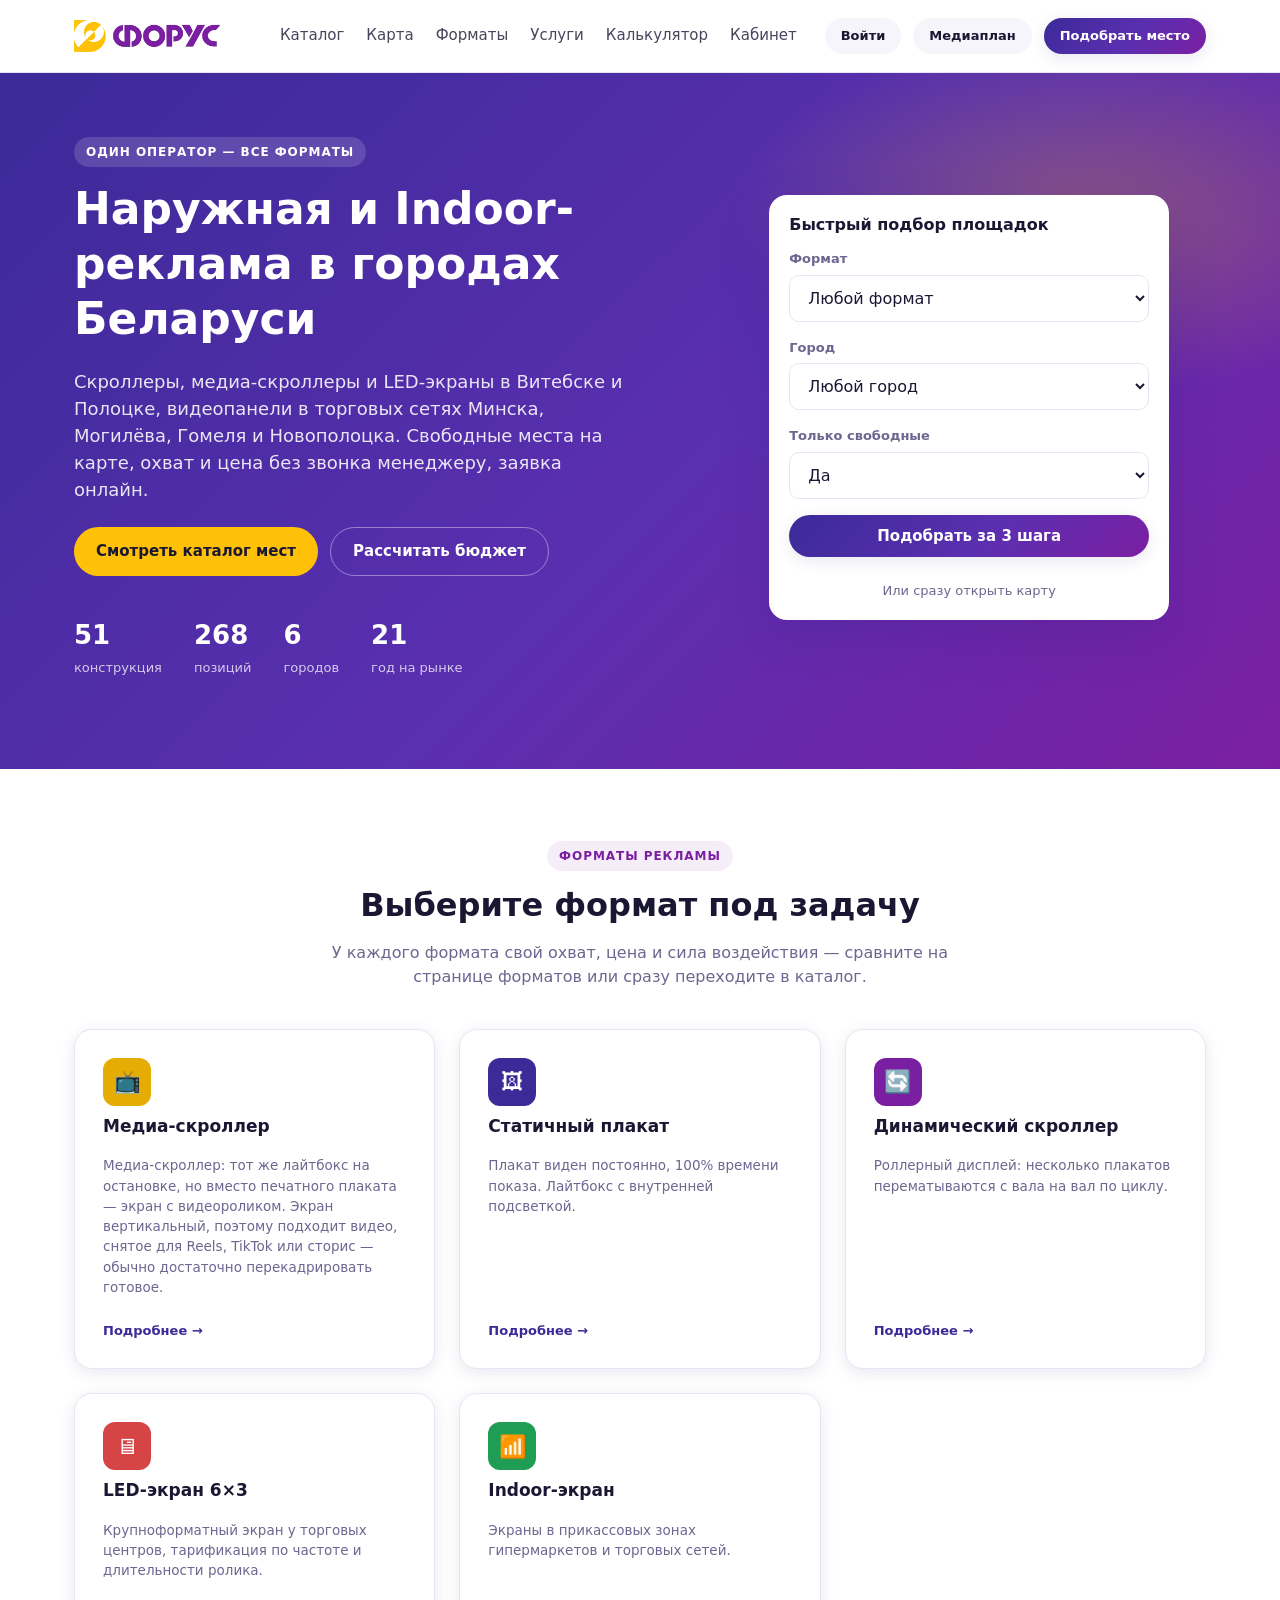
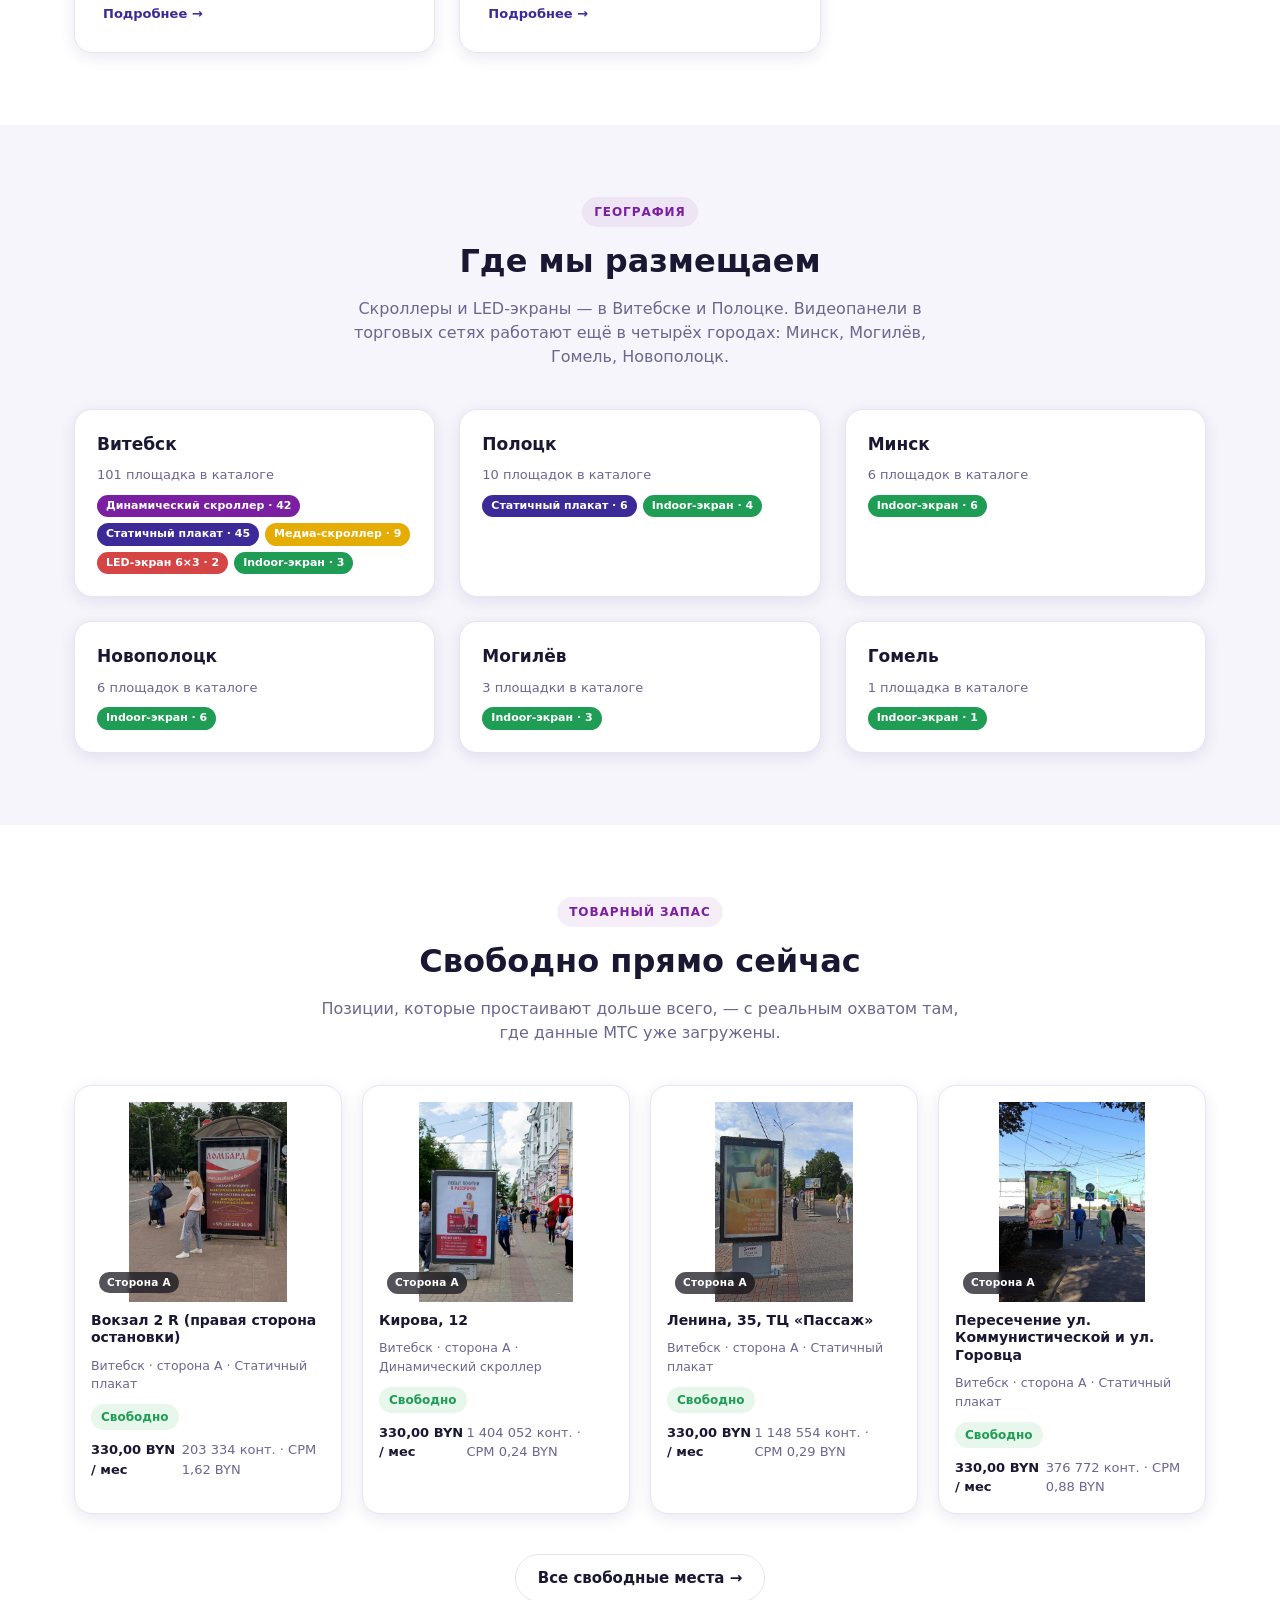
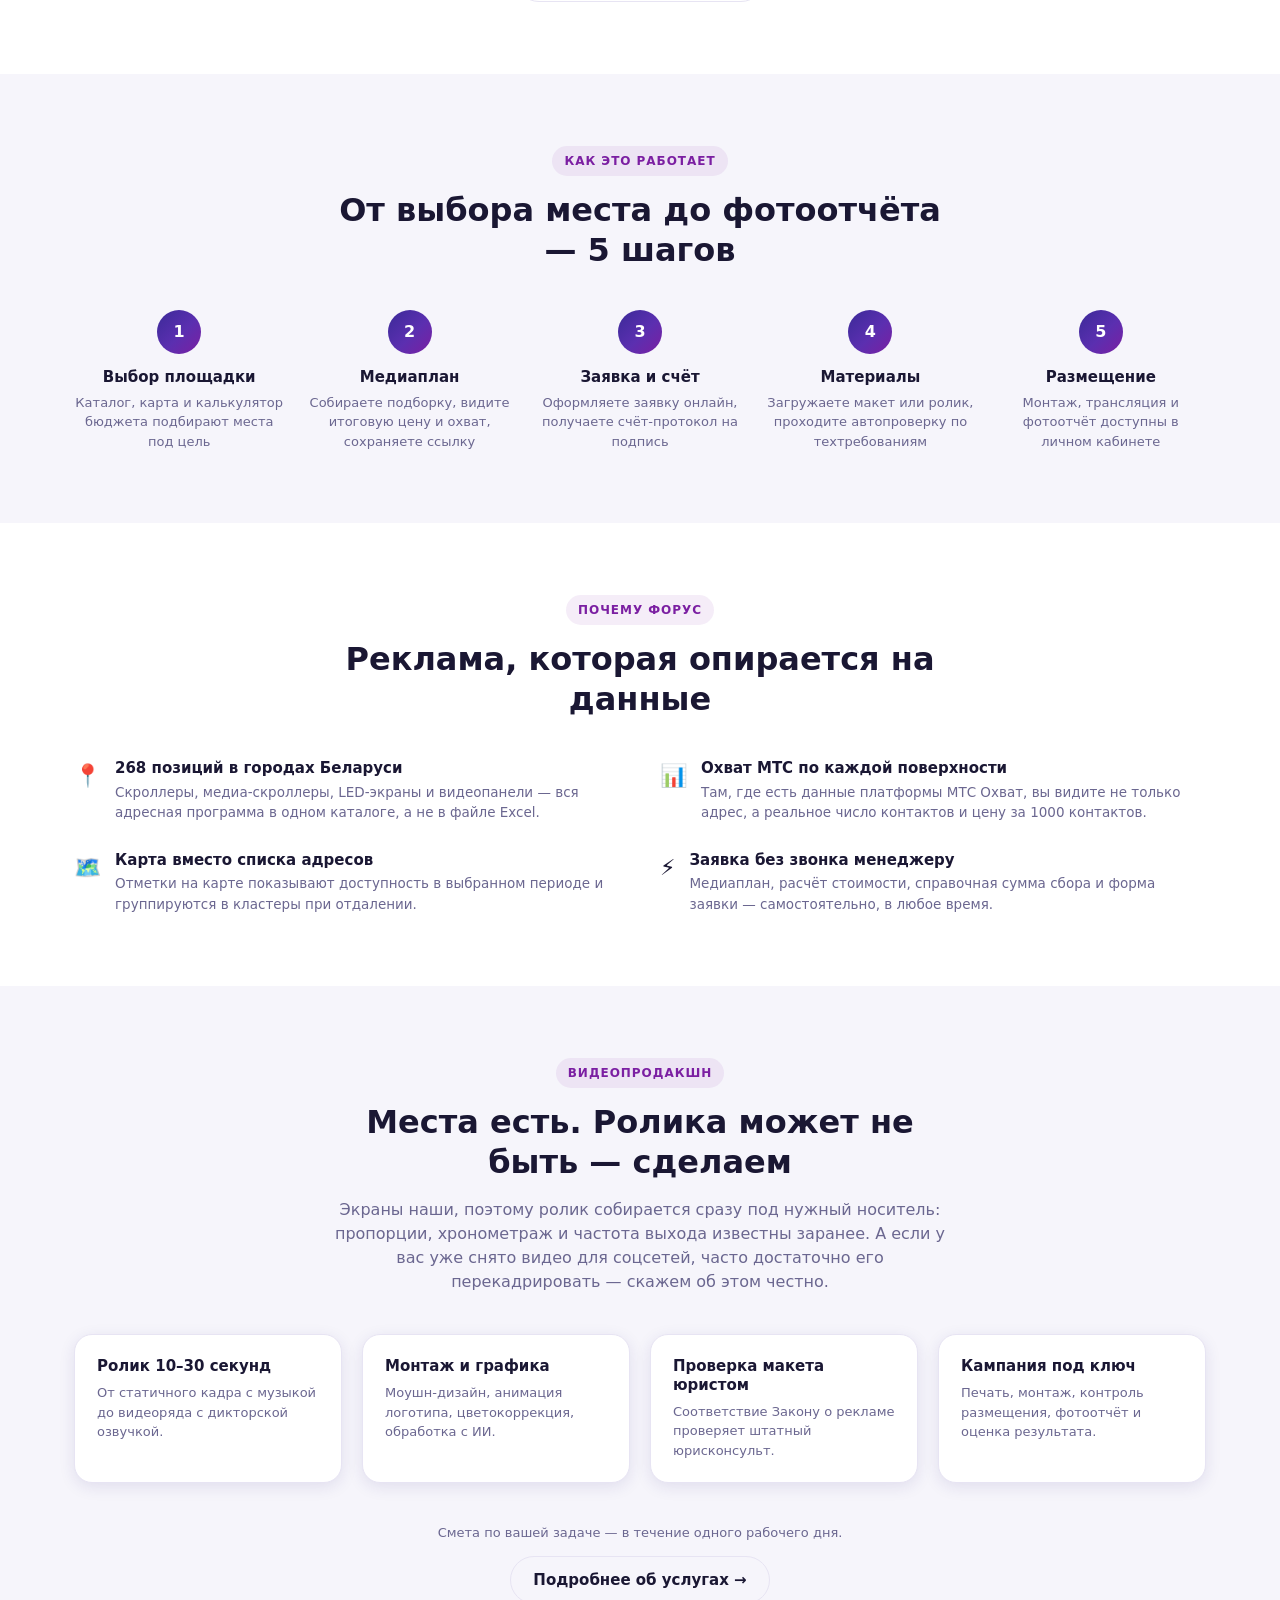
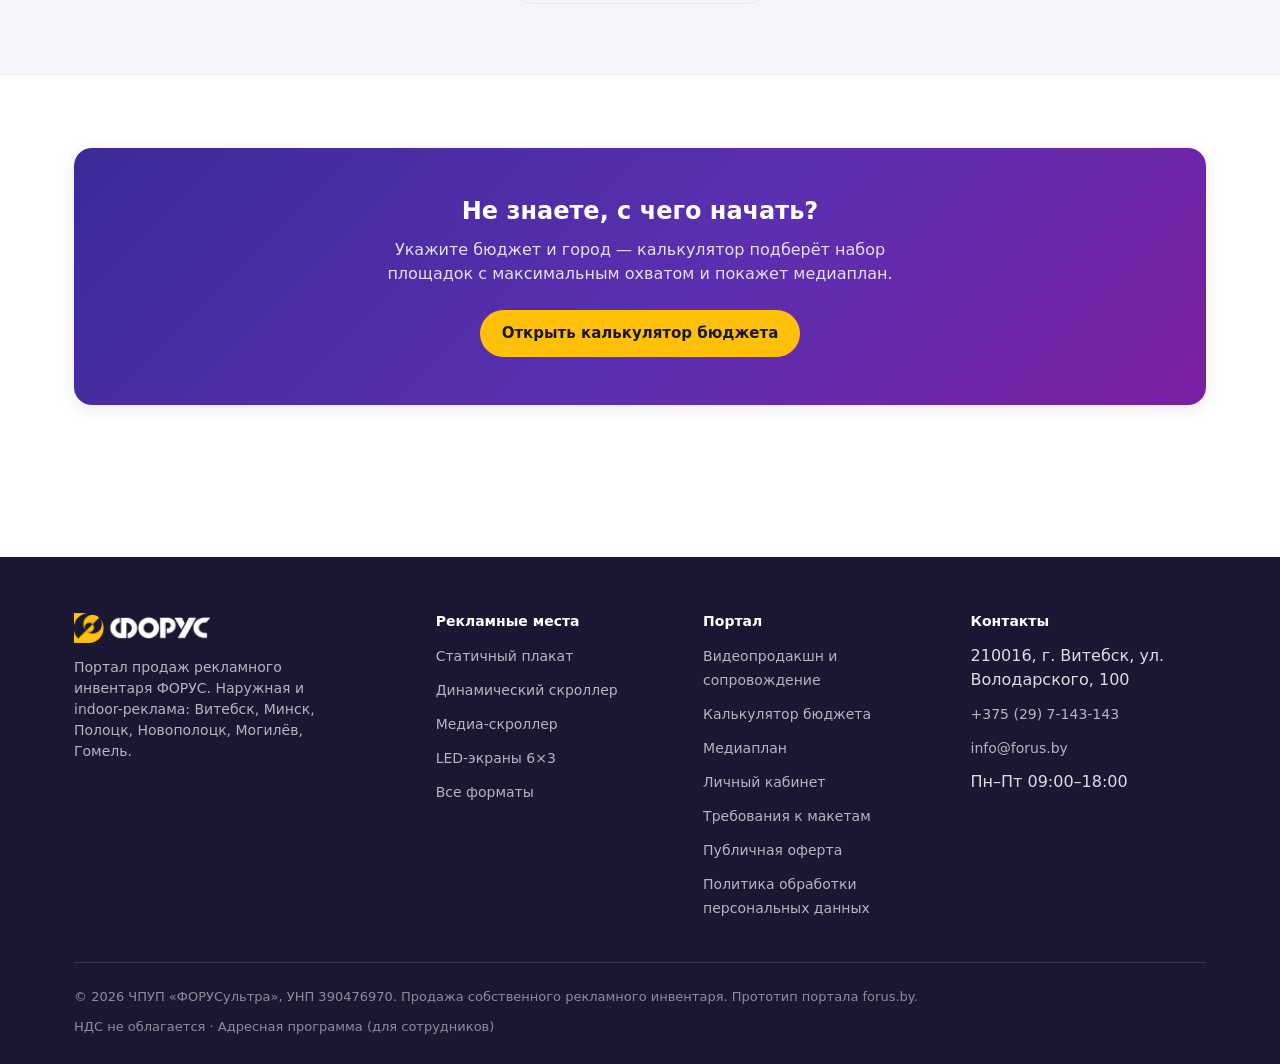
==== commit 33140eed: "Fit the frames to the photographs instead of dressing up the mismatch The blurred backdrop was a pat" ====
--- a/index.html
+++ b/index.html
@@ -322,7 +322,7 @@
     var priceLine = RL_UTIL.money(f.priceMonth) + ' / мес';
     var reachLine = reach ? (RL_UTIL.int(reach.total) + ' конт. · CPM ' + RL_UTIL.money(RL_UTIL.cpm(f.priceMonth, reach.total))) : 'Охват уточняется';
     return '<a href="structure.html?id='+x.structure.id+'&side='+x.side.code+'" class="card free-card">'+
-      RL_UTIL.photoTile(x.structure.id, x.side.code, x.structure.publicTitle, x.format, {height:'110px', sideBadge:true}) +
+      RL_UTIL.photoTile(x.structure.id, x.side.code, x.structure.publicTitle, x.format, {height:'200px', sideBadge:true}) +
       '<h4>'+RL_UTIL.escapeHtml(x.structure.publicTitle)+'</h4>'+
       '<span class="addr">'+x.structure.city+' · сторона '+x.side.code+' · '+f.shortTitle+'</span>'+
       '<span class="badge badge-free" style="align-self:flex-start">Свободно</span>'+
--- a/assets/css/base.css
+++ b/assets/css/base.css
@@ -478,11 +478,18 @@
 }
 .photo-ph-icon { font-size: 30px; opacity: .9; }
 .photo-ph-label { font-size: 12px; font-weight: 600; padding: 0 12px; opacity: .95; text-shadow: 0 1px 3px rgba(0,0,0,.25); }
-/* Реальный снимок площадки внутри той же рамки, что и заглушка */
-.photo-ph.has-photo { background: var(--bg-soft); }
-.photo-ph.has-photo img { width: 100%; height: 100%; object-fit: cover; display: block; }
+/* Реальный снимок площадки внутри той же рамки, что и заглушка.
+   Снимки из адресной презентации вертикальные (примерно 3:4), а рамки
+   горизонтальные, поэтому object-fit: cover срезал у конструкции верх и низ.
+   contain показывает кадр целиком: поля по бокам честнее обрезанной конструкции. */
+/* Снимки вертикальные (около 3:4), поэтому рамки под них тоже вертикальные —
+   тогда кадр заполняет рамку целиком, без обрезки и без полей. Там, где рамка
+   всё же шире кадра, фон белый и совпадает с карточкой: снимок просто лежит
+   на ней, а не в сером прямоугольнике. */
+.photo-ph.has-photo { background: #fff; }
+.photo-ph.has-photo img { width: 100%; height: 100%; object-fit: contain; display: block; }
 .photo-ph .photo-ph-side {
-  position: absolute; left: 8px; bottom: 8px;
+  position: absolute; left: 8px; bottom: 8px; z-index: 2;
   background: rgba(17,17,26,.72); color: #fff;
   font-size: 10.5px; font-weight: 700; letter-spacing: .02em;
   padding: 3px 8px; border-radius: 99px; backdrop-filter: blur(2px);
